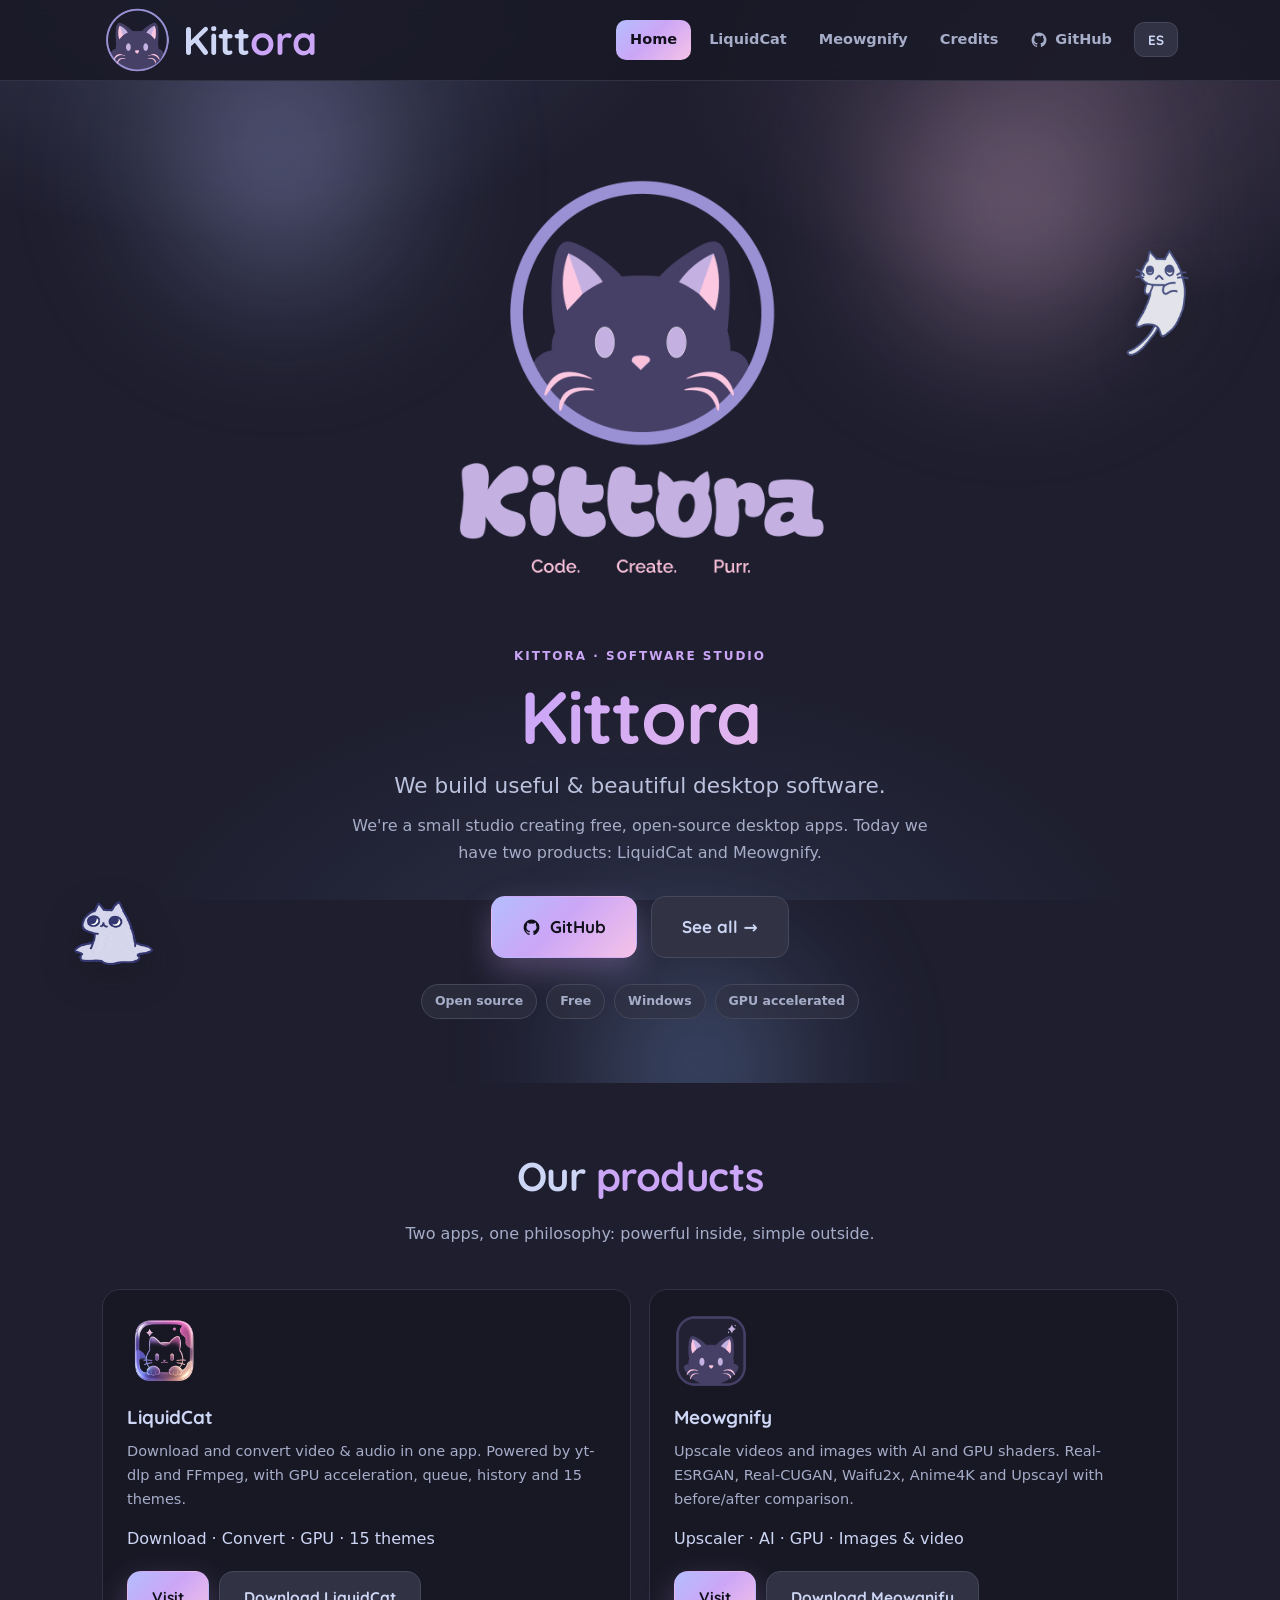
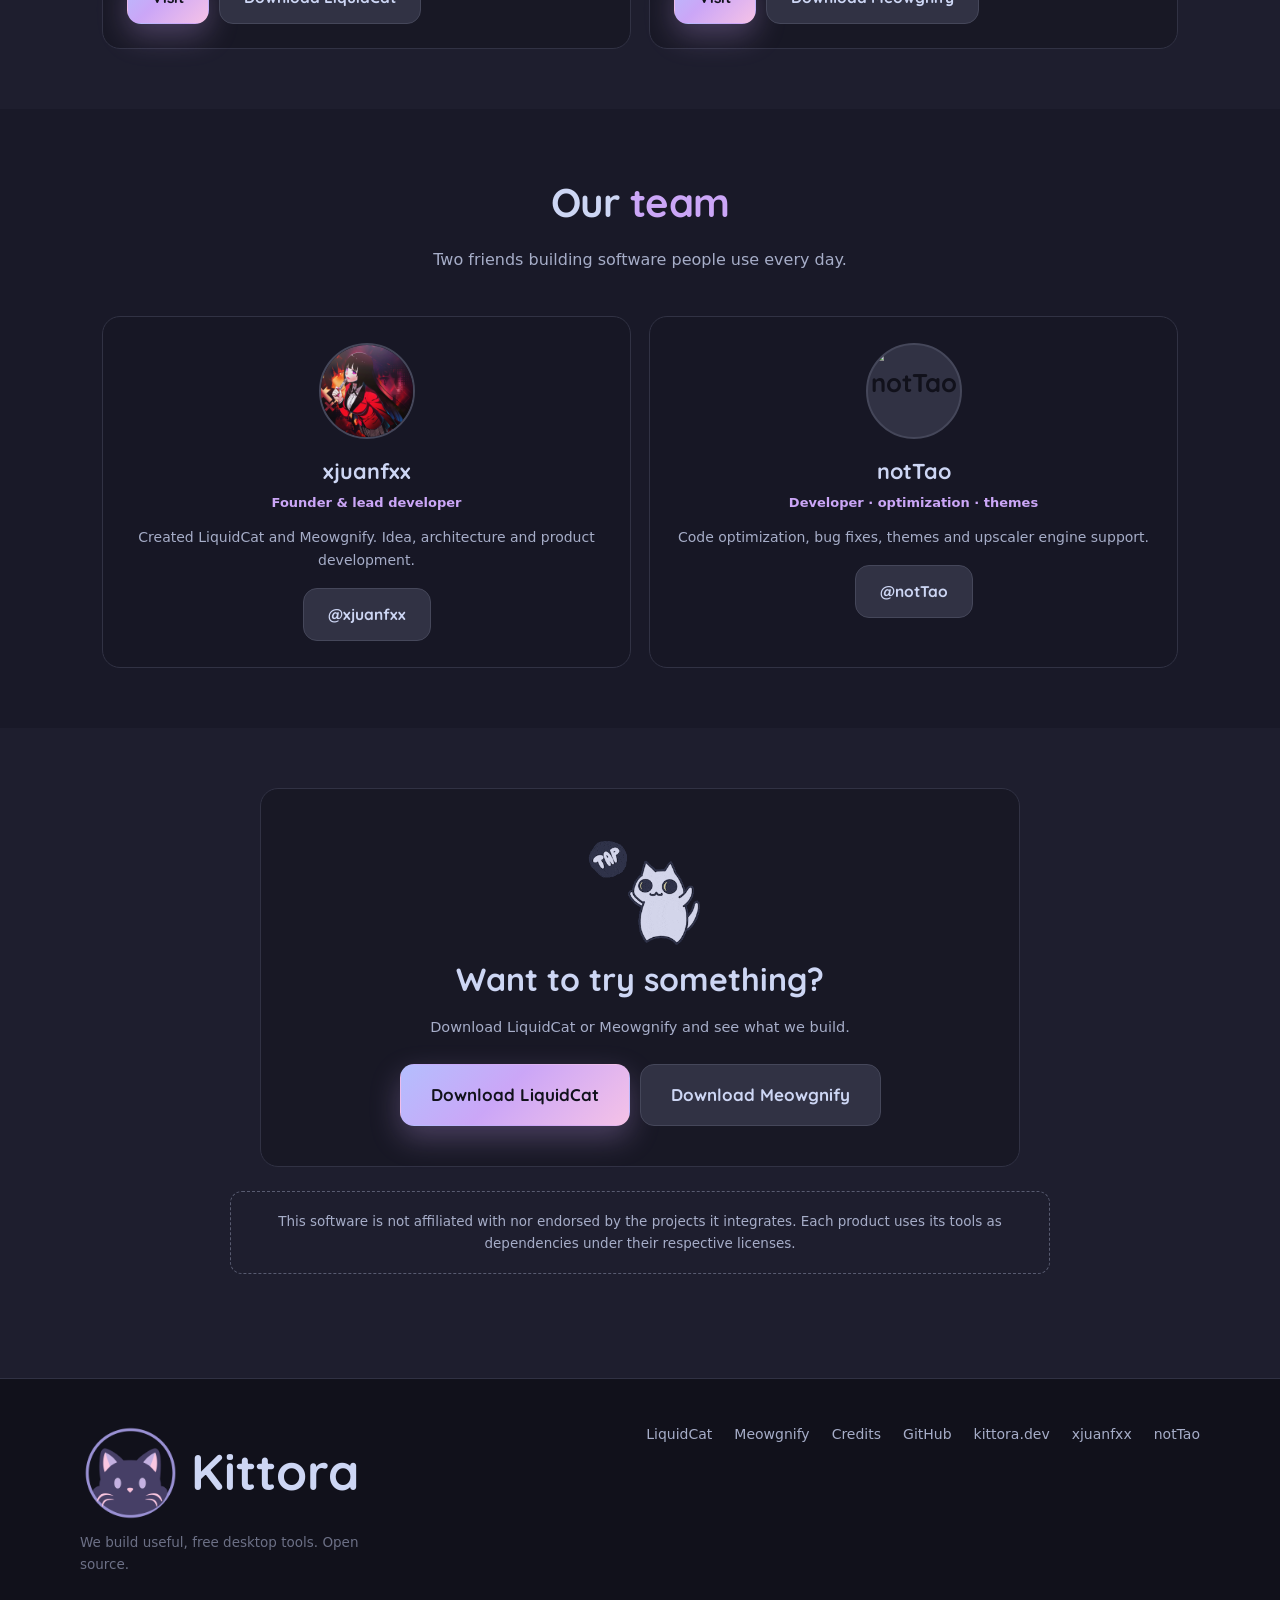
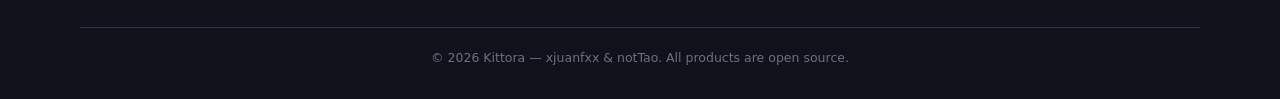
==== index.html @ 4bc30f3b "Add files via upload" ====
<!DOCTYPE html>
<html lang="en">
<head>
  <meta charset="UTF-8">
  <meta name="viewport" content="width=device-width, initial-scale=1.0">
  <title>Kittora — Useful, beautiful desktop software</title>
  <meta name="description" content="Kittora is a small software studio building free and open-source desktop apps: LiquidCat (download & convert media) and Meowgnify (AI upscaler).">
  <link rel="icon" href="images/Kittora-Logo.png">
  <link rel="stylesheet" href="style.css">
</head>
<body data-title-es="Kittora — Software de escritorio útil y hermoso">
  <nav class="nav"><div class="nav-inner">
    <a class="brand" href="index.html"><img src="images/KittoraLogo2.png" alt="Kittora logo"><span>Kitt<b>ora</b></span></a>
    <button class="nav-toggle" aria-label="Menu">☰</button>
    <div class="nav-links">
      <a href="index.html" class="active" data-i18n="nav.home">Home</a>
      <a href="liquidcat.html" data-i18n="nav.liquidcat">LiquidCat</a>
      <a href="meowgnify.html" data-i18n="nav.meowgnify">Meowgnify</a>
      <a href="credits.html" data-i18n="nav.credits">Credits</a>
      <a class="nav-gh" href="https://github.com/Kittora" target="_blank" rel="noopener"><svg viewBox="0 0 24 24" fill="currentColor"><path d="M12 2a10 10 0 0 0-3.16 19.49c.5.09.68-.22.68-.48v-1.7c-2.78.6-3.37-1.34-3.37-1.34-.45-1.16-1.11-1.47-1.11-1.47-.91-.62.07-.6.07-.6 1 .07 1.53 1.03 1.53 1.03.9 1.53 2.36 1.09 2.94.83.09-.65.35-1.09.63-1.34-2.22-.25-4.55-1.11-4.55-4.94 0-1.09.39-1.98 1.03-2.68-.1-.25-.45-1.27.1-2.65 0 0 .84-.27 2.75 1.02a9.6 9.6 0 0 1 5 0c1.91-1.29 2.75-1.02 2.75-1.02.55 1.38.2 2.4.1 2.65.64.7 1.03 1.59 1.03 2.68 0 3.84-2.34 4.68-4.57 4.93.36.31.68.92.68 1.85v2.74c0 .27.18.58.69.48A10 10 0 0 0 12 2Z"/></svg> GitHub</a>
      <button class="lang-btn" id="langBtn" aria-label="Language / Idioma">ES</button>
    </div>
  </div></nav>

  <header class="hero">
    <div class="blob b1"></div><div class="blob b2"></div><div class="blob b3"></div>
    <img class="mascot m-left" src="images/melted_cat.gif" alt="" aria-hidden="true">
    <img class="mascot m-right" src="images/flying-cat.gif" alt="" aria-hidden="true">
    <img class="hero-logo" src="images/Kittora-Logo.png" alt="Kittora logo">
    <div class="eyebrow" style="margin-top:18px" data-i18n="home.eyebrow">KITTORA · SOFTWARE STUDIO</div>
    <h1>Kittora</h1>
    <p class="tagline" data-i18n-html="home.tagline">We build useful &amp; beautiful <span class="hl">desktop software</span>.</p>
    <p class="lede" data-i18n="home.lede">We're a small studio creating free, open-source desktop apps. Today we have two products: LiquidCat and Meowgnify.</p>
    <div class="hero-cta">
      <a class="btn btn-primary btn-lg" href="https://github.com/Kittora" target="_blank" rel="noopener"><svg viewBox="0 0 24 24" fill="currentColor"><path d="M12 2a10 10 0 0 0-3.16 19.49c.5.09.68-.22.68-.48v-1.7c-2.78.6-3.37-1.34-3.37-1.34-.45-1.16-1.11-1.47-1.11-1.47-.91-.62.07-.6.07-.6 1 .07 1.53 1.03 1.53 1.03.9 1.53 2.36 1.09 2.94.83.09-.65.35-1.09.63-1.34-2.22-.25-4.55-1.11-4.55-4.94 0-1.09.39-1.98 1.03-2.68-.1-.25-.45-1.27.1-2.65 0 0 .84-.27 2.75 1.02a9.6 9.6 0 0 1 5 0c1.91-1.29 2.75-1.02 2.75-1.02.55 1.38.2 2.4.1 2.65.64.7 1.03 1.59 1.03 2.68 0 3.84-2.34 4.68-4.57 4.93.36.31.68.92.68 1.85v2.74c0 .27.18.58.69.48A10 10 0 0 0 12 2Z"/></svg> <span data-i18n="btn.github">GitHub</span></a>
      <a class="btn btn-ghost btn-lg" href="#products" data-i18n="btn.seeall">See all →</a>
    </div>
    <div class="hero-badges">
      <span class="badge">Open source</span>
      <span class="badge">Free</span>
      <span class="badge">Windows</span>
      <span class="badge">GPU accelerated</span>
    </div>
  </header>

  <!-- Productos -->
  <section class="section" id="products">
    <div class="wrap">
      <div class="section-head reveal">
        <h2 data-i18n-html="home.products_h">Our <span class="hl">products</span></h2>
        <p data-i18n="home.products_sub">Two apps, one philosophy: powerful inside, simple outside.</p>
      </div>
      <div class="grid c2">
        <div class="card reveal">
          <img src="images/LiquidCat-Logo.png" alt="LiquidCat" style="width:74px;height:74px;border-radius:14px;margin-bottom:14px">
          <h3 data-i18n="home.lc_h">LiquidCat</h3>
          <p data-i18n="home.lc_p">Download and convert video &amp; audio in one app. Powered by yt-dlp and FFmpeg, with GPU acceleration, queue, history and 15 themes.</p>
          <div class="chips" style="display:flex;flex-wrap:wrap;gap:8px;margin:14px 0 18px">
            <span class="tag" data-i18n="home.lc_tags">Download · Convert · GPU · 15 themes</span>
          </div>
          <div style="display:flex;gap:10px;flex-wrap:wrap">
            <a class="btn btn-primary" href="liquidcat.html" data-i18n="btn.visit">Visit</a>
            <a class="btn btn-ghost" data-download-liquidcat href="#" data-i18n="lc.dl_btn">Download LiquidCat</a>
          </div>
        </div>
        <div class="card reveal">
          <img src="images/Meowgnify-Logo.png" alt="Meowgnify" style="width:74px;height:74px;border-radius:14px;margin-bottom:14px">
          <h3 data-i18n="home.mw_h">Meowgnify</h3>
          <p data-i18n="home.mw_p">Upscale videos and images with AI and GPU shaders. Real-ESRGAN, Real-CUGAN, Waifu2x, Anime4K and Upscayl with before/after comparison.</p>
          <div class="chips" style="display:flex;flex-wrap:wrap;gap:8px;margin:14px 0 18px">
            <span class="tag" data-i18n="home.mw_tags">Upscaler · AI · GPU · Images &amp; video</span>
          </div>
          <div style="display:flex;gap:10px;flex-wrap:wrap">
            <a class="btn btn-primary" href="meowgnify.html" data-i18n="btn.visit">Visit</a>
            <a class="btn btn-ghost" data-download-meowgnify href="#" data-i18n="mw.dl_btn">Download Meowgnify</a>
          </div>
        </div>
      </div>
    </div>
  </section>

  <!-- Equipo -->
  <section class="section alt">
    <div class="wrap">
      <div class="section-head reveal">
        <h2 data-i18n-html="home.team_h">Our <span class="hl">team</span></h2>
        <p data-i18n="home.team_sub">Two friends building software people use every day.</p>
      </div>
      <div class="people">
        <div class="person reveal">
          <div class="avatar photo"><img src="images/juanfx.png" alt="xjuanfxx"></div>
          <h3>xjuanfxx</h3>
          <div class="who" data-i18n="team.xjuan_role">Founder &amp; lead developer</div>
          <p data-i18n="team.xjuan_p">Created LiquidCat and Meowgnify. Idea, architecture and product development.</p>
          <a class="btn btn-ghost" href="https://github.com/xjuanfxx" target="_blank" rel="noopener">@xjuanfxx</a>
        </div>
        <div class="person reveal">
          <div class="avatar photo"><img src="images/0523.gif" alt="notTao"></div>
          <h3>notTao</h3>
          <div class="who" data-i18n="team.notao_role">Developer · optimization · themes</div>
          <p data-i18n="team.notao_p">Code optimization, bug fixes, themes and upscaler engine support.</p>
          <a class="btn btn-ghost" href="https://github.com/notTao" target="_blank" rel="noopener">@notTao</a>
        </div>
      </div>
    </div>
  </section>

  <!-- CTA -->
  <section class="section cta-band">
    <div class="wrap">
      <div class="card reveal">
        <img class="cta-cat" src="images/tap-tap-cat.gif" alt="" aria-hidden="true">
        <h2 data-i18n="home.cta_h">Want to try something?</h2>
        <p data-i18n="home.cta_p">Download LiquidCat or Meowgnify and see what we build.</p>
        <div style="display:flex;gap:10px;justify-content:center;flex-wrap:wrap">
          <a class="btn btn-primary btn-lg" data-download-liquidcat href="#" data-i18n="lc.dl_btn">Download LiquidCat</a>
          <a class="btn btn-ghost btn-lg" data-download-meowgnify href="#" data-i18n="mw.dl_btn">Download Meowgnify</a>
        </div>
      </div>
      <p class="notice" data-i18n="notice.legal">This software is not affiliated with nor endorsed by the projects it integrates. Each product uses its tools as dependencies under their respective licenses.</p>
    </div>
  </section>

  <footer><div class="foot-inner">
    <div>
      <div class="foot-brand"><img src="images/KittoraLogo2.png" alt="">Kittora</span></div>
      <p data-i18n="foot.tagline" style="color:var(--overlay0);margin-top:8px;max-width:320px;font-size:13.5px">We build useful, free desktop tools. Open source.</p>
    </div>
    <div class="foot-links">
      <a href="liquidcat.html" data-i18n="nav.liquidcat">LiquidCat</a>
      <a href="meowgnify.html" data-i18n="nav.meowgnify">Meowgnify</a>
      <a href="credits.html" data-i18n="nav.credits">Credits</a>
      <a href="https://github.com/Kittora" target="_blank" rel="noopener">GitHub</a>
      <a href="https://kittora.dev" target="_blank" rel="noopener">kittora.dev</a>
      <a href="https://github.com/xjuanfxx" target="_blank" rel="noopener">xjuanfxx</a>
      <a href="https://github.com/notTao" target="_blank" rel="noopener">notTao</a>
    </div>
    <p class="foot-note" data-i18n="foot.note">© 2026 Kittora — xjuanfxx &amp; notTao. All products are open source.</p>
  </div></footer>

  <div class="lightbox" id="lightbox"><img src="" alt=""></div>
  <script src="script.js"></script>
</body>
</html>
---- style.css ----
/* ============================================================
   LiquidCat — sitio web  ·  Tema Catppuccin Mocha
   ============================================================ */
@import url('https://fonts.googleapis.com/css2?family=Quicksand:wght@500;600;700&display=swap');

:root {
  /* Catppuccin Mocha */
  --crust:#11111b; --mantle:#181825; --base:#1e1e2e;
  --surface0:#313244; --surface1:#45475a; --surface2:#585b70;
  --overlay0:#6c7086; --overlay1:#7f849c;
  --text:#cdd6f4; --subtext1:#bac2de; --subtext0:#a6adc8;
  --blue:#89b4fa; --sapphire:#74c7ec; --sky:#89dceb; --teal:#94e2d5;
  --green:#a6e3a1; --yellow:#f9e2af; --peach:#fab387; --maroon:#eba0ac;
  --red:#f38ba8; --mauve:#cba6f7; --pink:#f5c2e7; --lavender:#b4befe;
  --flamingo:#f2cdcd; --rosewater:#f5e0dc;

  --accent:var(--mauve);
  --accent-grad:linear-gradient(135deg, var(--lavender), var(--mauve) 45%, var(--pink));
  --radius:18px; --radius-sm:12px;
  --maxw:1120px;
  --shadow:0 24px 60px rgba(0,0,0,.45);
  --font-display:"Quicksand", "Segoe UI Variable", "Segoe UI", system-ui, sans-serif;
  --font-body:"Segoe UI Variable", "Segoe UI", system-ui, -apple-system, sans-serif;
}

* { box-sizing:border-box; margin:0; padding:0; }
html { scroll-behavior:smooth; }

body {
  font-family:var(--font-body);
  color:var(--text);
  background:var(--base);
  line-height:1.65;
  min-height:100vh;
  overflow-x:hidden;
}

/* Aura de fondo (glow tipo logo liquid glass) */
body::before {
  content:"";
  position:fixed; inset:0; z-index:-2; pointer-events:none;
  background:
    radial-gradient(60% 45% at 18% 0%,  rgba(180,190,254,.16), transparent 60%),
    radial-gradient(55% 45% at 85% 8%,  rgba(245,194,231,.14), transparent 60%),
    radial-gradient(70% 60% at 50% 110%, rgba(137,180,250,.12), transparent 60%);
}

a { color:var(--lavender); text-decoration:none; transition:color .15s ease; }
a:hover { color:var(--pink); }
img { max-width:100%; display:block; }

.wrap { width:100%; max-width:var(--maxw); margin:0 auto; padding:0 22px; }
.eyebrow { display:inline-block; color:var(--mauve); font-weight:700; letter-spacing:2px;
  font-size:12px; text-transform:uppercase; margin-bottom:12px; }
.mono { font-family:"Cascadia Mono","Consolas",monospace; }

/* ---------------- Navbar ---------------- */
.nav {
  position:sticky; top:0; z-index:100;
  background:color-mix(in srgb, var(--mantle) 82%, transparent);
  backdrop-filter:blur(14px);
  border-bottom:1px solid var(--surface0);
}
.nav-inner { display:flex; align-items:center; gap:20px; height:80px;
  max-width:var(--maxw); margin:0 auto; padding:0 22px; }
.brand { display:flex; align-items:center; gap:11px; font-family:var(--font-display);
  font-weight:700; font-size:40px; color:var(--text); }
.brand img { width:70px; height:70px; border-radius:9px; }
.brand span b { color:var(--mauve); }
.nav-links { display:flex; align-items:center; gap:4px; margin-left:auto; }
.nav-links a { color:var(--subtext0); font-weight:600; font-size:14.5px;
  padding:8px 14px; border-radius:10px; transition:.15s; }
.nav-links a:hover { color:var(--text); background:var(--surface0); }
.nav-links a.active { color:var(--crust); background:var(--accent-grad); }
.nav-gh { display:inline-flex; align-items:center; gap:7px; }
.nav-gh svg { width:18px; height:18px; }
.nav-toggle { display:none; margin-left:auto; width:42px; height:42px; border:0;
  border-radius:10px; background:var(--surface0); color:var(--text); cursor:pointer; font-size:20px; }

/* ---------------- Botones ---------------- */
.btn { display:inline-flex; align-items:center; gap:9px; font-family:var(--font-display);
  font-weight:700; font-size:15.5px; padding:13px 24px; border-radius:14px; border:1px solid transparent;
  cursor:pointer; transition:transform .12s ease, box-shadow .15s ease, background .15s ease; white-space:nowrap; }
.btn svg { width:19px; height:19px; }
.btn-primary { color:var(--crust); background:var(--accent-grad);
  box-shadow:0 12px 30px rgba(203,166,247,.28); }
.btn-primary:hover { color:var(--crust); transform:translateY(-2px); box-shadow:0 18px 40px rgba(203,166,247,.42); }
.btn-ghost { color:var(--text); background:var(--surface0); border-color:var(--surface1); }
.btn-ghost:hover { color:var(--text); border-color:var(--mauve); transform:translateY(-2px); }
.btn-lg { font-size:17px; padding:16px 30px; }

/* ---------------- Hero ---------------- */
.hero { position:relative; text-align:center; padding:76px 22px 64px; overflow:hidden; }
.hero .blob { position:absolute; z-index:-1; border-radius:50%; filter:blur(70px); opacity:.5;
  animation:float 14s ease-in-out infinite; }
.hero .blob.b1 { width:360px; height:360px; top:-90px; left:8%;
  background:radial-gradient(circle,var(--lavender),transparent 65%); }
.hero .blob.b2 { width:380px; height:380px; top:-60px; right:6%;
  background:radial-gradient(circle,var(--pink),transparent 65%); animation-delay:-5s; }
.hero .blob.b3 { width:320px; height:320px; bottom:-140px; left:42%;
  background:radial-gradient(circle,var(--blue),transparent 65%); animation-delay:-9s; }
@keyframes float { 0%,100%{transform:translate(0,0) scale(1);} 50%{transform:translate(0,-26px) scale(1.06);} }

.hero-logo { width:450px; height:450px; margin:0 auto 22px; border-radius:34px; }
.hero h1 { font-family:var(--font-display); font-size:clamp(2.6rem,7vw,4.6rem); line-height:1.02;
  letter-spacing:-1px; margin-bottom:14px;
  background:linear-gradient(120deg,var(--lavender),var(--mauve) 40%,var(--pink) 75%,var(--peach));
  -webkit-background-clip:text; background-clip:text; -webkit-text-fill-color:transparent; }
.hero .tagline { font-size:clamp(1.05rem,2.3vw,1.35rem); color:var(--subtext1); max-width:640px;
  margin:0 auto 10px; }
.hero .lede { color:var(--subtext0); max-width:600px; margin:0 auto 30px; }
.hero-cta { display:flex; gap:14px; justify-content:center; flex-wrap:wrap; }
.hero-badges { display:flex; gap:9px; justify-content:center; flex-wrap:wrap; margin-top:26px; }
.badge { font-size:12.5px; font-weight:600; color:var(--subtext0); padding:6px 13px;
  background:color-mix(in srgb, var(--surface0) 60%, transparent); border:1px solid var(--surface1);
  border-radius:999px; }
.badge b { color:var(--green); }

/* ---------------- Secciones ---------------- */
.section { padding:60px 0; }
.section.alt { background:color-mix(in srgb, var(--mantle) 65%, transparent); }
.section-head { text-align:center; max-width:660px; margin:0 auto 42px; }
.section-head h2 { font-family:var(--font-display); font-size:clamp(1.8rem,4vw,2.5rem);
  letter-spacing:-.5px; margin-bottom:12px; }
.section-head h2 .hl { color:var(--mauve); }
.section-head p { color:var(--subtext0); }

.page-head { text-align:center; padding:64px 22px 20px; }
.page-head h1 { font-family:var(--font-display); font-size:clamp(2.2rem,5.5vw,3.4rem);
  letter-spacing:-.6px; margin-bottom:10px; }
.page-head h1 .hl { background:var(--accent-grad); -webkit-background-clip:text; background-clip:text; -webkit-text-fill-color:transparent; }
.page-head p { color:var(--subtext0); max-width:640px; margin:0 auto; }

/* ---------------- Grids de tarjetas ---------------- */
.grid { display:grid; gap:18px; }
.grid.c2 { grid-template-columns:repeat(auto-fit,minmax(300px,1fr)); }
.grid.c3 { grid-template-columns:repeat(auto-fit,minmax(260px,1fr)); }

.card { background:color-mix(in srgb, var(--mantle) 92%, transparent);
  border:1px solid var(--surface0); border-radius:var(--radius); padding:24px;
  transition:transform .18s ease, border-color .18s ease, box-shadow .18s ease; }
.card:hover { transform:translateY(-4px); border-color:var(--mauve); box-shadow:var(--shadow); }
.card .ic { width:46px; height:46px; display:grid; place-items:center; border-radius:13px;
  background:color-mix(in srgb, var(--mauve) 16%, transparent); color:var(--mauve); margin-bottom:15px; }
.card .ic svg { width:24px; height:24px; }
.card h3 { font-family:var(--font-display); font-size:1.18rem; margin-bottom:7px; color:var(--text); }
.card p { color:var(--subtext0); font-size:14.5px; }
/* colores rotativos para íconos */
.card:nth-child(7n+1) .ic{background:color-mix(in srgb,var(--mauve) 16%,transparent);color:var(--mauve);}
.card:nth-child(7n+2) .ic{background:color-mix(in srgb,var(--blue) 16%,transparent);color:var(--blue);}
.card:nth-child(7n+3) .ic{background:color-mix(in srgb,var(--pink) 16%,transparent);color:var(--pink);}
.card:nth-child(7n+4) .ic{background:color-mix(in srgb,var(--teal) 16%,transparent);color:var(--teal);}
.card:nth-child(7n+5) .ic{background:color-mix(in srgb,var(--peach) 16%,transparent);color:var(--peach);}
.card:nth-child(7n+6) .ic{background:color-mix(in srgb,var(--green) 16%,transparent);color:var(--green);}
.card:nth-child(7n+7) .ic{background:color-mix(in srgb,var(--sapphire) 16%,transparent);color:var(--sapphire);}

/* ---------------- Lista con check ---------------- */
.checklist { list-style:none; display:grid; gap:12px; }
.checklist li { display:flex; gap:13px; align-items:flex-start; padding:15px 18px;
  background:color-mix(in srgb, var(--mantle) 90%, transparent); border:1px solid var(--surface0);
  border-radius:var(--radius-sm); }
.checklist li svg { width:22px; height:22px; flex:0 0 auto; color:var(--green); margin-top:1px; }
.checklist li b { color:var(--text); }
.checklist li span { color:var(--subtext0); }

/* ---------------- Pasos (How it works) ---------------- */
.steps { display:grid; gap:18px; counter-reset:step; }
.step { display:flex; gap:18px; align-items:flex-start; background:color-mix(in srgb, var(--mantle) 90%, transparent);
  border:1px solid var(--surface0); border-radius:var(--radius); padding:22px 24px; }
.step .num { flex:0 0 auto; width:44px; height:44px; display:grid; place-items:center; border-radius:13px;
  font-family:var(--font-display); font-weight:700; font-size:1.2rem; color:var(--crust); background:var(--accent-grad); }
.step h3 { font-family:var(--font-display); font-size:1.2rem; margin-bottom:5px; }
.step p { color:var(--subtext0); }

/* ---------------- Galería de temas ---------------- */
.shots { display:grid; grid-template-columns:repeat(auto-fit,minmax(320px,1fr)); gap:18px; }
.shot { background:var(--crust); border:1px solid var(--surface0); border-radius:var(--radius);
  overflow:hidden; transition:transform .18s ease, border-color .18s ease; cursor:zoom-in; }
.shot:hover { transform:translateY(-5px); border-color:var(--mauve); }
.shot img { width:100%; aspect-ratio:16/10; object-fit:cover; object-position:top; }
.shot .cap { display:flex; align-items:center; justify-content:space-between; padding:13px 16px; }
.shot .cap b { font-family:var(--font-display); }
.shot .cap .tag { font-size:11px; font-weight:700; color:var(--mauve);
  background:color-mix(in srgb,var(--mauve) 14%,transparent); padding:3px 9px; border-radius:999px; }
.shot.wide { grid-column:1/-1; }
.shot.wide img { aspect-ratio:auto; max-height:520px; object-fit:contain; background:var(--crust); }

/* ---------------- Tecnologías ---------------- */
.tech { display:flex; flex-wrap:wrap; gap:12px; justify-content:center; }
.tech .chip { display:flex; align-items:center; gap:10px; padding:12px 18px; border-radius:14px;
  background:color-mix(in srgb, var(--mantle) 90%, transparent); border:1px solid var(--surface0); }
.tech .chip b { font-family:var(--font-display); }
.tech .chip span { color:var(--overlay0); font-size:12.5px; }

/* ---------------- Creadores ---------------- */
.people { display:grid; grid-template-columns:repeat(auto-fit,minmax(300px,1fr)); gap:18px; }
.person { background:color-mix(in srgb, var(--mantle) 92%, transparent); border:1px solid var(--surface0);
  border-radius:var(--radius); padding:26px; text-align:center; transition:.18s; }
.person:hover { border-color:var(--mauve); transform:translateY(-4px); }
.person .avatar { width:66px; height:66px; margin:0 auto 14px; border-radius:50%; display:grid; place-items:center;
  font-family:var(--font-display); font-weight:700; font-size:1.6rem; color:var(--crust); background:var(--accent-grad); }
.person h3 { font-family:var(--font-display); font-size:1.35rem; margin-bottom:4px; }
.person .who { color:var(--mauve); font-weight:600; font-size:13px; margin-bottom:12px; }
.person p { color:var(--subtext0); font-size:14px; margin-bottom:16px; }

/* ---------------- Descarga ---------------- */
.dl-card { max-width:720px; margin:0 auto; text-align:center; background:color-mix(in srgb, var(--mantle) 92%, transparent);
  border:1px solid var(--surface1); border-radius:24px; padding:44px 34px; position:relative; overflow:hidden; }
.dl-card::before { content:""; position:absolute; inset:0; z-index:-1;
  background:radial-gradient(60% 80% at 50% -10%, rgba(203,166,247,.18), transparent 60%); }
.dl-ver { display:inline-block; font-family:var(--font-display); font-weight:700; color:var(--green);
  background:color-mix(in srgb,var(--green) 14%,transparent); border:1px solid color-mix(in srgb,var(--green) 40%,transparent);
  padding:5px 14px; border-radius:999px; font-size:13px; margin-bottom:16px; }
.dl-card h2 { font-family:var(--font-display); font-size:2rem; margin-bottom:10px; }
.dl-card p { color:var(--subtext0); margin-bottom:24px; }
.dl-meta { display:flex; gap:22px; justify-content:center; flex-wrap:wrap; margin-top:26px;
  padding-top:22px; border-top:1px solid var(--surface0); color:var(--overlay0); font-size:13px; }
.dl-meta b { color:var(--subtext0); }

/* ---------------- Aviso / notice ---------------- */
.notice { max-width:820px; margin:24px auto 0; text-align:center; color:var(--overlay0);
  font-size:13.5px; padding:18px 22px; border:1px dashed var(--surface2); border-radius:var(--radius-sm); }

/* ---------------- CTA banda ---------------- */
.cta-band { text-align:center; }
.cta-band .card { max-width:760px; margin:0 auto; padding:40px; }
.cta-band h2 { font-family:var(--font-display); font-size:2rem; margin-bottom:10px; }
.cta-band p { color:var(--subtext0); margin-bottom:24px; }

/* ---------------- Footer ---------------- */
footer { background:var(--crust); border-top:1px solid var(--surface0); padding:44px 22px 30px; margin-top:20px; }
.foot-inner { max-width:var(--maxw); margin:0 auto; display:flex; flex-wrap:wrap; gap:26px;
  justify-content:space-between; align-items:flex-start; }
.foot-brand { display:flex; align-items:center; gap:11px; font-family:var(--font-display); font-weight:700; font-size:50px; }
.foot-brand img { width:100px; height:100px; border-radius:8px; }
.foot-links { display:flex; flex-wrap:wrap; gap:8px 22px; }
.foot-links a { color:var(--subtext0); font-size:14px; }
.foot-links a:hover { color:var(--pink); }
.foot-note { width:100%; text-align:center; color:var(--overlay0); font-size:12.5px;
  margin-top:26px; padding-top:20px; border-top:1px solid var(--surface0); }

/* ---------------- Lightbox ---------------- */
.lightbox { position:fixed; inset:0; z-index:999; display:none; place-items:center; padding:30px;
  background:rgba(10,10,18,.86); backdrop-filter:blur(6px); cursor:zoom-out; }
.lightbox.open { display:grid; }
.lightbox img { max-width:96vw; max-height:92vh; border-radius:14px; box-shadow:var(--shadow); border:1px solid var(--surface1); }

/* ---------------- Reveal on scroll ---------------- */
.reveal { opacity:0; transform:translateY(22px); transition:opacity .6s ease, transform .6s ease; }
.reveal.in { opacity:1; transform:none; }

/* ---------------- Botón de idioma ---------------- */
.lang-btn { display:inline-flex; align-items:center; gap:6px; margin-left:4px; padding:8px 13px;
  border:1px solid var(--surface1); border-radius:10px; background:var(--surface0); color:var(--text);
  font-family:var(--font-display); font-weight:700; font-size:13.5px; cursor:pointer; transition:.15s; }
.lang-btn:hover { border-color:var(--mauve); color:var(--mauve); }

/* ---------------- Avatares con foto ---------------- */
.person .avatar.photo { padding:0; overflow:hidden; background:var(--surface0);
  width:96px; height:96px; border:2px solid var(--surface1); }
.person .avatar.photo img { width:100%; height:100%; object-fit:cover; display:block; }

/* ---------------- Gatitos decorativos ---------------- */
.mascot { position:absolute; pointer-events:none; z-index:0; filter:drop-shadow(0 10px 18px rgba(17,17,27,.4));
  animation:catbob 5s ease-in-out infinite; }
@keyframes catbob { 0%,100%{transform:translateY(0) rotate(0);} 50%{transform:translateY(-14px) rotate(-3deg);} }
.hero .mascot { z-index:0; }
.mascot.m-left { left:4%; bottom:10%; width:120px; animation-delay:-2s; }
.mascot.m-right { right:5%; top:16%; width:110px; }
.cat-inline { height:56px; width:auto; vertical-align:middle; display:inline-block;
  filter:drop-shadow(0 6px 10px rgba(17,17,27,.35)); }
.cta-cat { height:120px; margin:0 auto 4px; display:block; animation:catbob 4s ease-in-out infinite; }
.cat-divider { display:flex; justify-content:center; margin:8px 0 -6px; }
.cat-divider img { height:76px; opacity:.95; }
.head-cat { height:84px; margin:0 auto 10px; display:block; animation:catbob 5s ease-in-out infinite; }
@media (max-width:820px){ .mascot{ display:none; } }

/* ---------------- Responsive ---------------- */
@media (max-width:820px) {
  .nav-links { position:fixed; inset:64px 0 auto 0; flex-direction:column; align-items:stretch; gap:0;
    background:var(--mantle); border-bottom:1px solid var(--surface0); padding:8px; display:none; }
  .nav-links.open { display:flex; }
  .nav-links a { padding:13px 16px; border-radius:10px; }
  .nav-toggle { display:block; }
  .section { padding:46px 0; }
}
@media (prefers-reduced-motion:reduce) {
  *,*::before,*::after { animation:none !important; transition-duration:.01ms !important; scroll-behavior:auto !important; }
  .reveal { opacity:1; transform:none; }
}
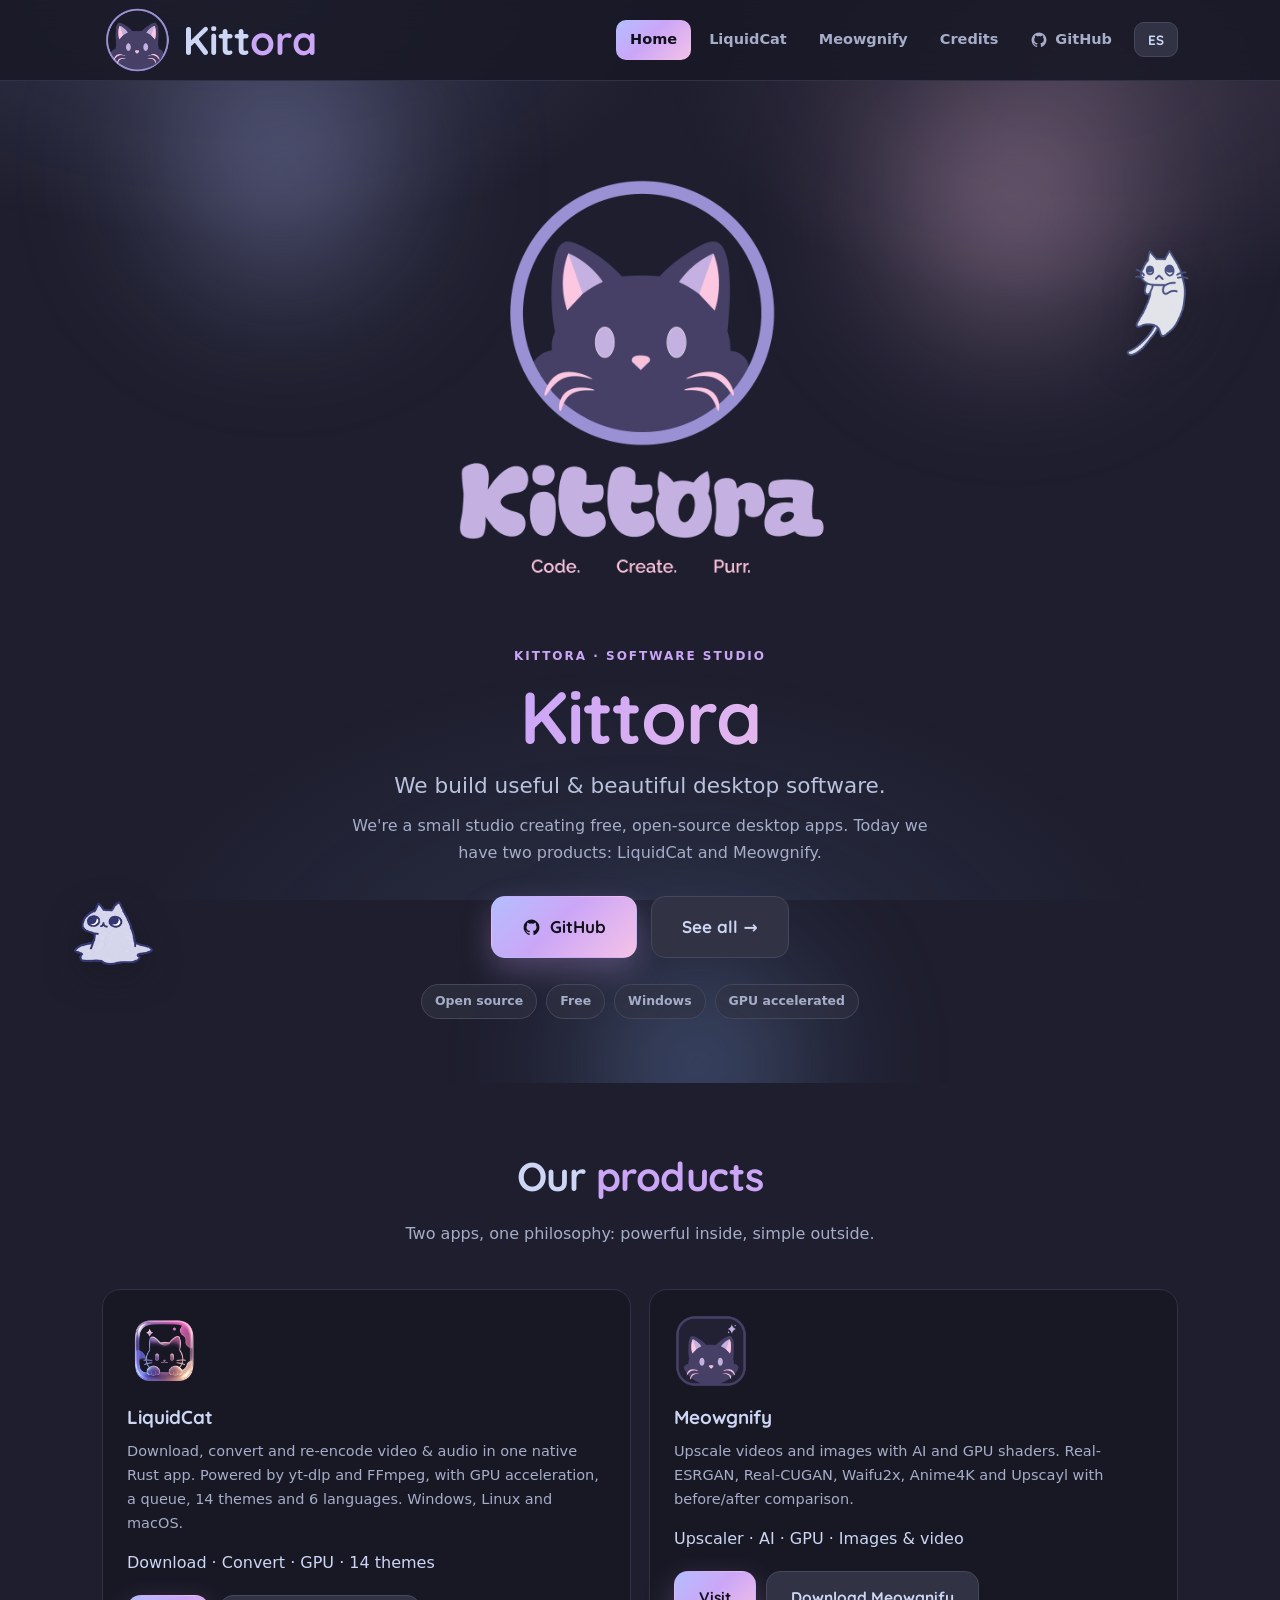
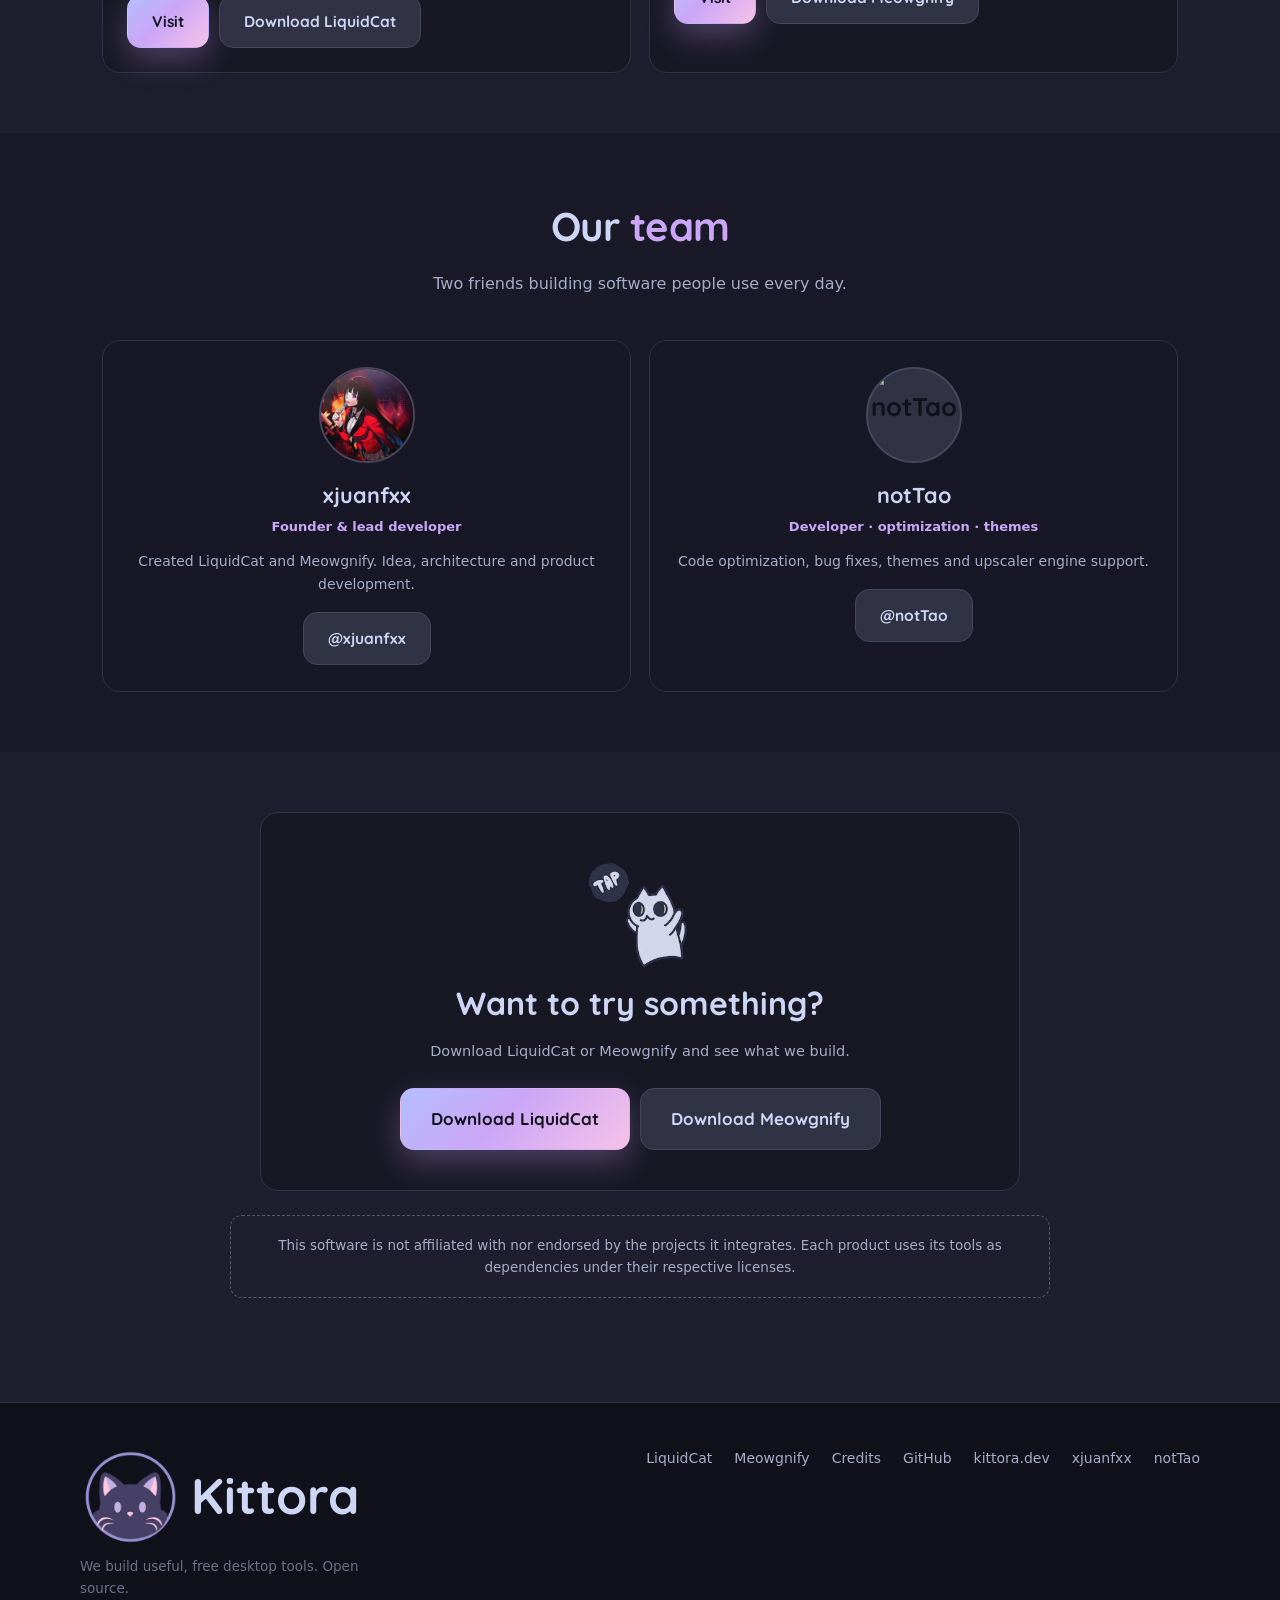
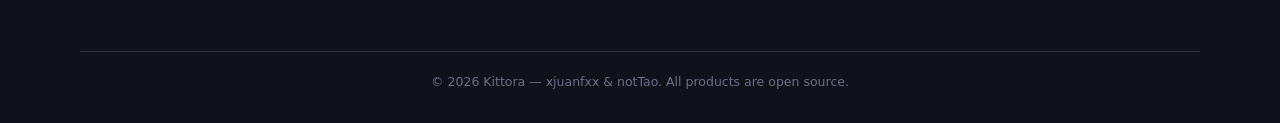
==== commit f8e0849f: "Update the LiquidCat page for 0.4.4 - Describe the native Rust + Slint rewrite: 14 themes, 6 languag" ====
--- a/index.html
+++ b/index.html
@@ -54,9 +54,9 @@
         <div class="card reveal">
           <img src="images/LiquidCat-Logo.png" alt="LiquidCat" style="width:74px;height:74px;border-radius:14px;margin-bottom:14px">
           <h3 data-i18n="home.lc_h">LiquidCat</h3>
-          <p data-i18n="home.lc_p">Download and convert video &amp; audio in one app. Powered by yt-dlp and FFmpeg, with GPU acceleration, queue, history and 15 themes.</p>
+          <p data-i18n="home.lc_p">Download, convert and re-encode video &amp; audio in one native Rust app. Powered by yt-dlp and FFmpeg, with GPU acceleration, a queue, 14 themes and 6 languages. Windows, Linux and macOS.</p>
           <div class="chips" style="display:flex;flex-wrap:wrap;gap:8px;margin:14px 0 18px">
-            <span class="tag" data-i18n="home.lc_tags">Download · Convert · GPU · 15 themes</span>
+            <span class="tag" data-i18n="home.lc_tags">Download · Convert · GPU · 14 themes</span>
           </div>
           <div style="display:flex;gap:10px;flex-wrap:wrap">
             <a class="btn btn-primary" href="liquidcat.html" data-i18n="btn.visit">Visit</a>
--- a/style.css
+++ b/style.css
@@ -184,6 +184,12 @@
   background:color-mix(in srgb,var(--mauve) 14%,transparent); padding:3px 9px; border-radius:999px; }
 .shot.wide { grid-column:1/-1; }
 .shot.wide img { aspect-ratio:auto; max-height:520px; object-fit:contain; background:var(--crust); }
+.theme-cats { display:grid; grid-template-columns:repeat(auto-fill,minmax(120px,1fr)); gap:14px; margin-top:28px; }
+.theme-cat { text-align:center; padding:14px 10px; border-radius:var(--radius);
+  background:color-mix(in srgb, var(--mantle) 90%, transparent); border:1px solid var(--surface0); transition:.18s; }
+.theme-cat:hover { border-color:var(--mauve); transform:translateY(-4px); }
+.theme-cat img { width:72px; height:72px; margin:0 auto 8px; }
+.theme-cat span { display:block; font-size:12.5px; font-weight:600; color:var(--subtext0); }
 
 /* ---------------- Tecnologías ---------------- */
 .tech { display:flex; flex-wrap:wrap; gap:12px; justify-content:center; }
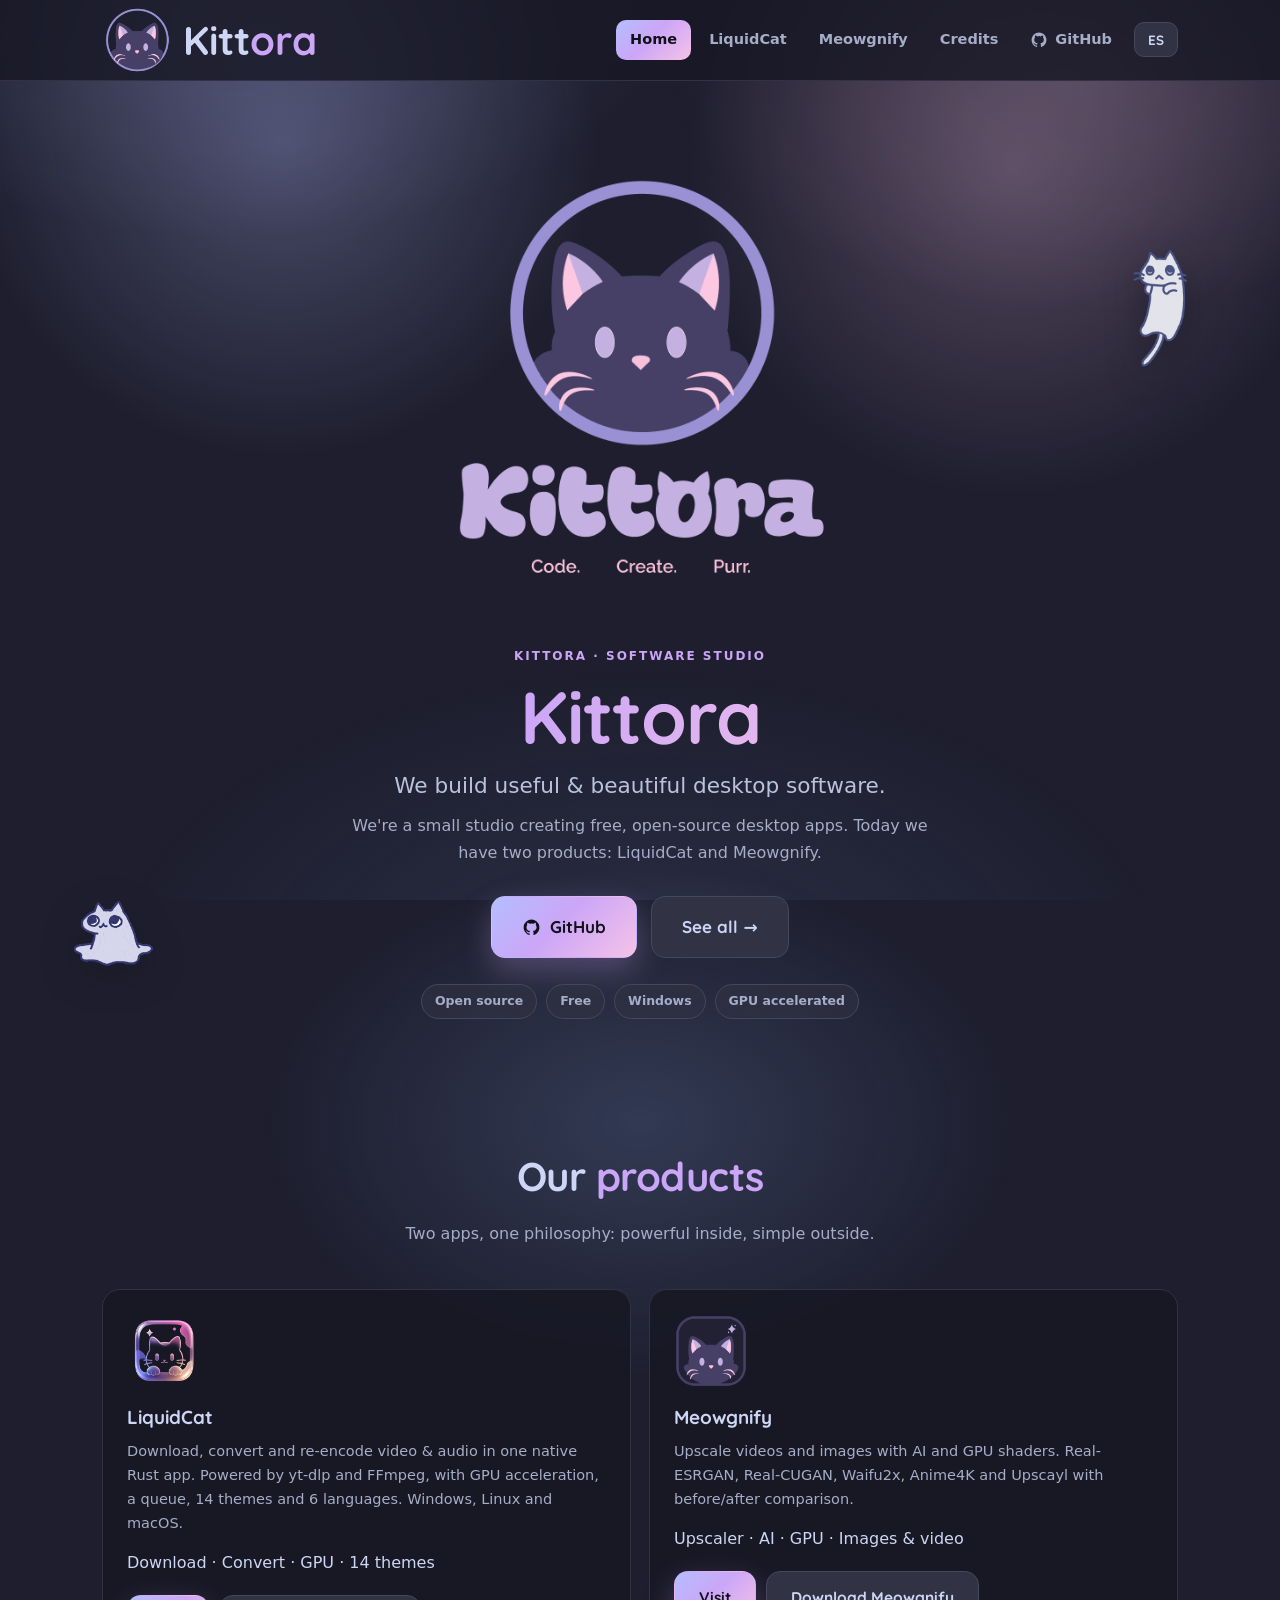
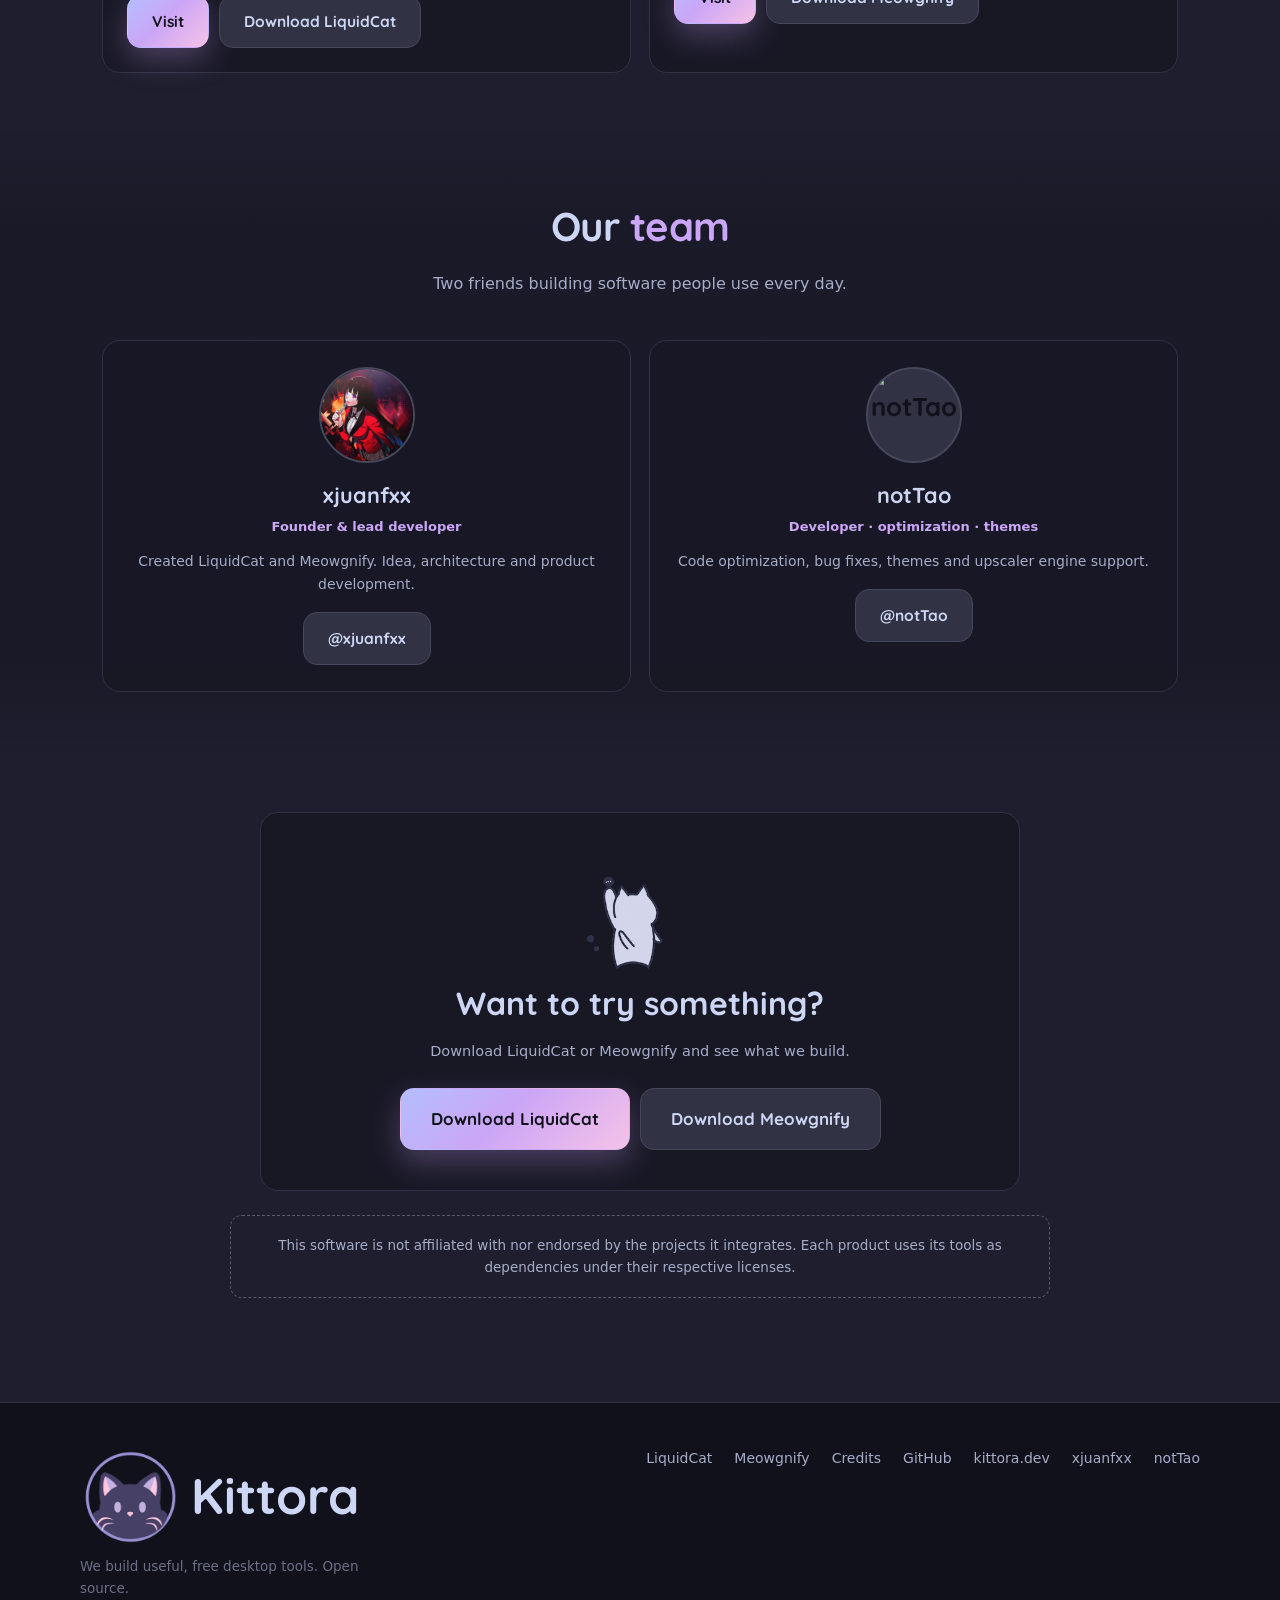
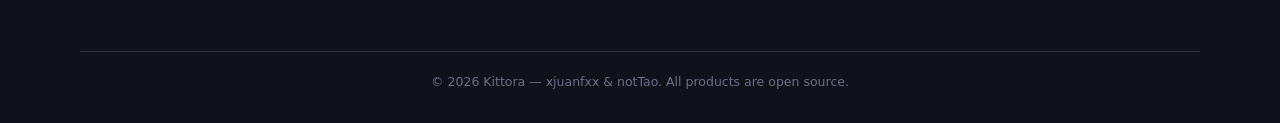
==== commit ab1c4a8e: "Smoother hero glows and clean page URLs - Hero glows are soft radial gradients instead of blurred bl" ====
--- a/index.html
+++ b/index.html
@@ -10,13 +10,13 @@
 </head>
 <body data-title-es="Kittora — Software de escritorio útil y hermoso">
   <nav class="nav"><div class="nav-inner">
-    <a class="brand" href="index.html"><img src="images/KittoraLogo2.png" alt="Kittora logo"><span>Kitt<b>ora</b></span></a>
+    <a class="brand" href="./"><img src="images/KittoraLogo2.png" alt="Kittora logo"><span>Kitt<b>ora</b></span></a>
     <button class="nav-toggle" aria-label="Menu">☰</button>
     <div class="nav-links">
-      <a href="index.html" class="active" data-i18n="nav.home">Home</a>
-      <a href="liquidcat.html" data-i18n="nav.liquidcat">LiquidCat</a>
-      <a href="meowgnify.html" data-i18n="nav.meowgnify">Meowgnify</a>
-      <a href="credits.html" data-i18n="nav.credits">Credits</a>
+      <a href="./" class="active" data-i18n="nav.home">Home</a>
+      <a href="liquidcat" data-i18n="nav.liquidcat">LiquidCat</a>
+      <a href="meowgnify" data-i18n="nav.meowgnify">Meowgnify</a>
+      <a href="credits" data-i18n="nav.credits">Credits</a>
       <a class="nav-gh" href="https://github.com/Kittora" target="_blank" rel="noopener"><svg viewBox="0 0 24 24" fill="currentColor"><path d="M12 2a10 10 0 0 0-3.16 19.49c.5.09.68-.22.68-.48v-1.7c-2.78.6-3.37-1.34-3.37-1.34-.45-1.16-1.11-1.47-1.11-1.47-.91-.62.07-.6.07-.6 1 .07 1.53 1.03 1.53 1.03.9 1.53 2.36 1.09 2.94.83.09-.65.35-1.09.63-1.34-2.22-.25-4.55-1.11-4.55-4.94 0-1.09.39-1.98 1.03-2.68-.1-.25-.45-1.27.1-2.65 0 0 .84-.27 2.75 1.02a9.6 9.6 0 0 1 5 0c1.91-1.29 2.75-1.02 2.75-1.02.55 1.38.2 2.4.1 2.65.64.7 1.03 1.59 1.03 2.68 0 3.84-2.34 4.68-4.57 4.93.36.31.68.92.68 1.85v2.74c0 .27.18.58.69.48A10 10 0 0 0 12 2Z"/></svg> GitHub</a>
       <button class="lang-btn" id="langBtn" aria-label="Language / Idioma">ES</button>
     </div>
@@ -59,7 +59,7 @@
             <span class="tag" data-i18n="home.lc_tags">Download · Convert · GPU · 14 themes</span>
           </div>
           <div style="display:flex;gap:10px;flex-wrap:wrap">
-            <a class="btn btn-primary" href="liquidcat.html" data-i18n="btn.visit">Visit</a>
+            <a class="btn btn-primary" href="liquidcat" data-i18n="btn.visit">Visit</a>
             <a class="btn btn-ghost" data-download-liquidcat href="#" data-i18n="lc.dl_btn">Download LiquidCat</a>
           </div>
         </div>
@@ -71,7 +71,7 @@
             <span class="tag" data-i18n="home.mw_tags">Upscaler · AI · GPU · Images &amp; video</span>
           </div>
           <div style="display:flex;gap:10px;flex-wrap:wrap">
-            <a class="btn btn-primary" href="meowgnify.html" data-i18n="btn.visit">Visit</a>
+            <a class="btn btn-primary" href="meowgnify" data-i18n="btn.visit">Visit</a>
             <a class="btn btn-ghost" data-download-meowgnify href="#" data-i18n="mw.dl_btn">Download Meowgnify</a>
           </div>
         </div>
@@ -127,9 +127,9 @@
       <p data-i18n="foot.tagline" style="color:var(--overlay0);margin-top:8px;max-width:320px;font-size:13.5px">We build useful, free desktop tools. Open source.</p>
     </div>
     <div class="foot-links">
-      <a href="liquidcat.html" data-i18n="nav.liquidcat">LiquidCat</a>
-      <a href="meowgnify.html" data-i18n="nav.meowgnify">Meowgnify</a>
-      <a href="credits.html" data-i18n="nav.credits">Credits</a>
+      <a href="liquidcat" data-i18n="nav.liquidcat">LiquidCat</a>
+      <a href="meowgnify" data-i18n="nav.meowgnify">Meowgnify</a>
+      <a href="credits" data-i18n="nav.credits">Credits</a>
       <a href="https://github.com/Kittora" target="_blank" rel="noopener">GitHub</a>
       <a href="https://kittora.dev" target="_blank" rel="noopener">kittora.dev</a>
       <a href="https://github.com/xjuanfxx" target="_blank" rel="noopener">xjuanfxx</a>
--- a/style.css
+++ b/style.css
@@ -90,15 +90,18 @@
 .btn-lg { font-size:17px; padding:16px 30px; }
 
 /* ---------------- Hero ---------------- */
-.hero { position:relative; text-align:center; padding:76px 22px 64px; overflow:hidden; }
-.hero .blob { position:absolute; z-index:-1; border-radius:50%; filter:blur(70px); opacity:.5;
+.hero { position:relative; text-align:center; padding:76px 22px 64px; overflow-x:clip; }
+/* Glows: degradados radiales que ya terminan en transparente (sin filter:blur,
+   que dejaba bordes rectos), y el hero no recorta en vertical para que el
+   resplandor inferior se funda con la sección siguiente. */
+.hero .blob { position:absolute; z-index:-1; border-radius:50%; opacity:.42; pointer-events:none;
   animation:float 14s ease-in-out infinite; }
-.hero .blob.b1 { width:360px; height:360px; top:-90px; left:8%;
-  background:radial-gradient(circle,var(--lavender),transparent 65%); }
-.hero .blob.b2 { width:380px; height:380px; top:-60px; right:6%;
-  background:radial-gradient(circle,var(--pink),transparent 65%); animation-delay:-5s; }
-.hero .blob.b3 { width:320px; height:320px; bottom:-140px; left:42%;
-  background:radial-gradient(circle,var(--blue),transparent 65%); animation-delay:-9s; }
+.hero .blob.b1 { width:640px; height:640px; top:-260px; left:calc(8% - 140px);
+  background:radial-gradient(closest-side,color-mix(in srgb,var(--lavender) 70%,transparent),transparent); }
+.hero .blob.b2 { width:660px; height:660px; top:-240px; right:calc(6% - 140px);
+  background:radial-gradient(closest-side,color-mix(in srgb,var(--pink) 60%,transparent),transparent); animation-delay:-5s; }
+.hero .blob.b3 { width:760px; height:520px; bottom:-300px; left:calc(50% - 380px);
+  background:radial-gradient(closest-side,color-mix(in srgb,var(--blue) 45%,transparent),transparent); animation-delay:-9s; }
 @keyframes float { 0%,100%{transform:translate(0,0) scale(1);} 50%{transform:translate(0,-26px) scale(1.06);} }
 
 .hero-logo { width:450px; height:450px; margin:0 auto 22px; border-radius:34px; }
@@ -118,7 +121,8 @@
 
 /* ---------------- Secciones ---------------- */
 .section { padding:60px 0; }
-.section.alt { background:color-mix(in srgb, var(--mantle) 65%, transparent); }
+.section.alt { --alt-bg:color-mix(in srgb, var(--mantle) 65%, transparent);
+  background:linear-gradient(to bottom, transparent, var(--alt-bg) 90px, var(--alt-bg) calc(100% - 90px), transparent); }
 .section-head { text-align:center; max-width:660px; margin:0 auto 42px; }
 .section-head h2 { font-family:var(--font-display); font-size:clamp(1.8rem,4vw,2.5rem);
   letter-spacing:-.5px; margin-bottom:12px; }
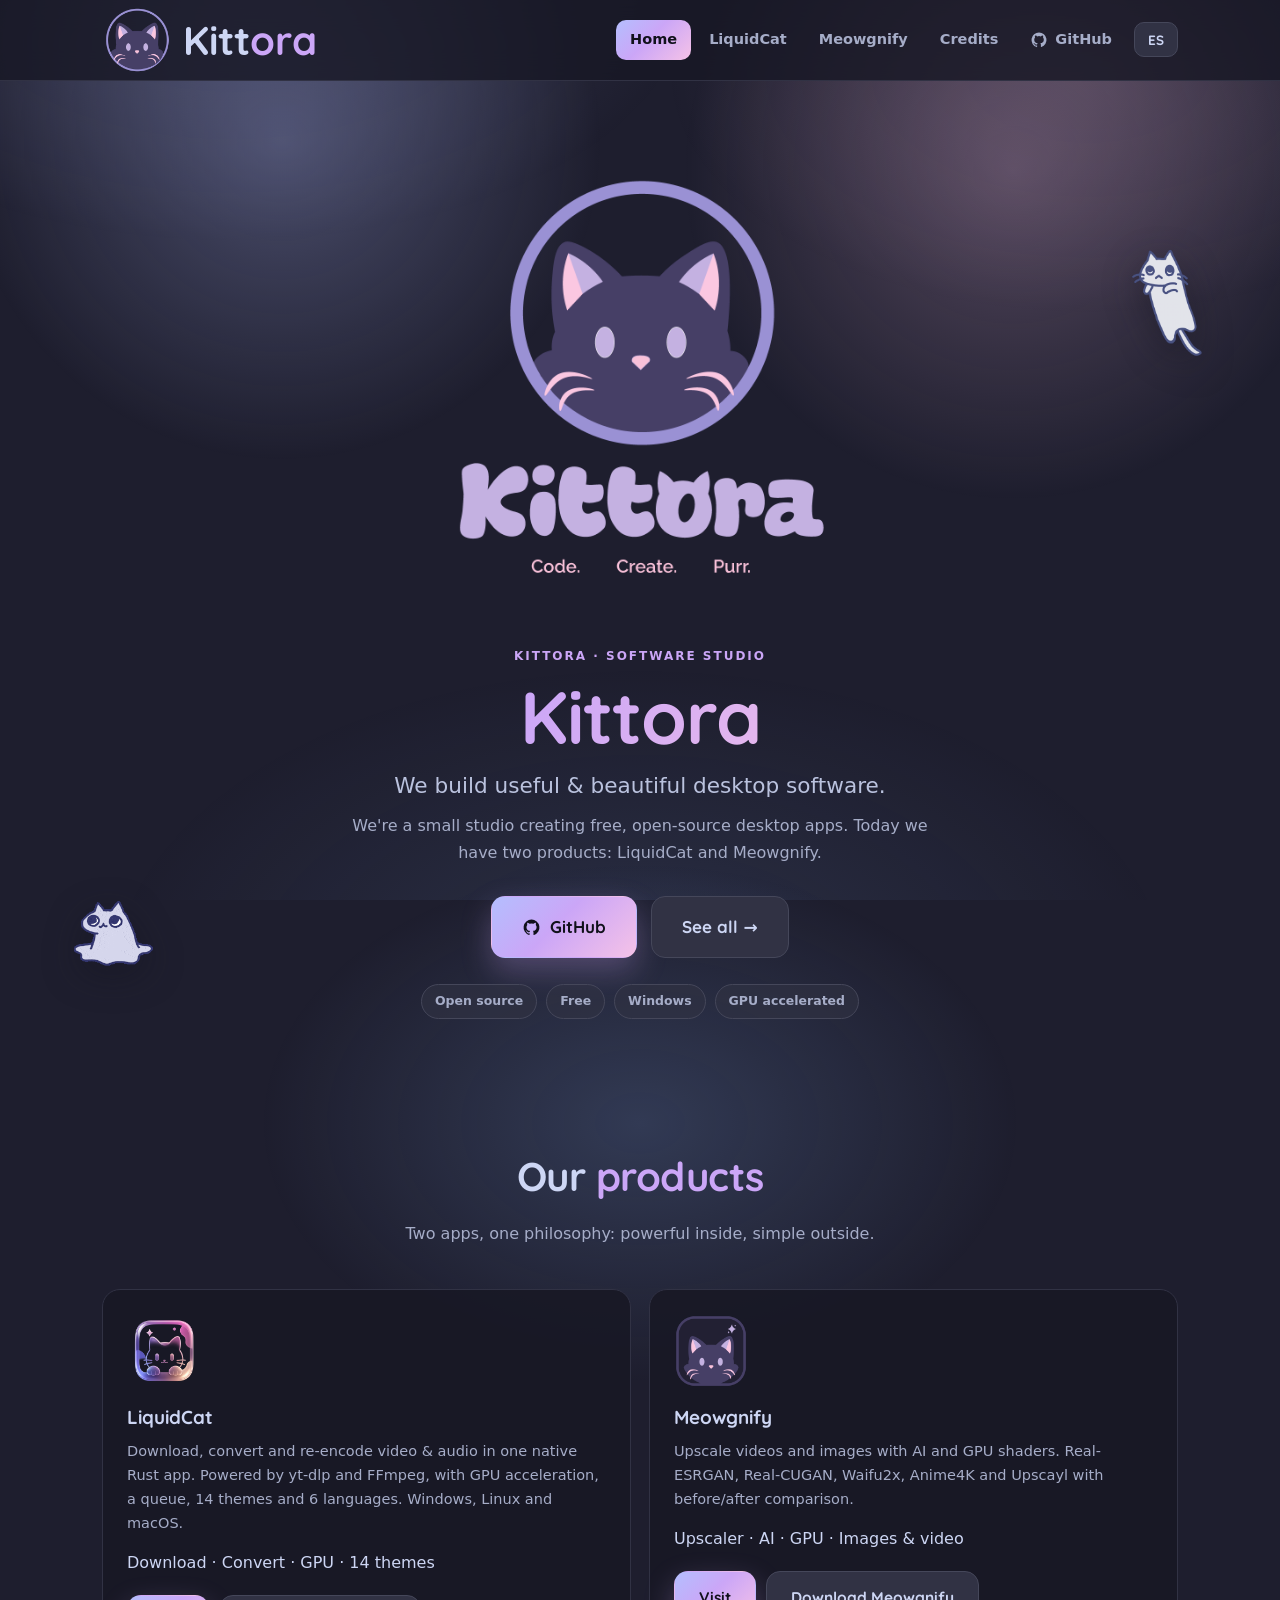
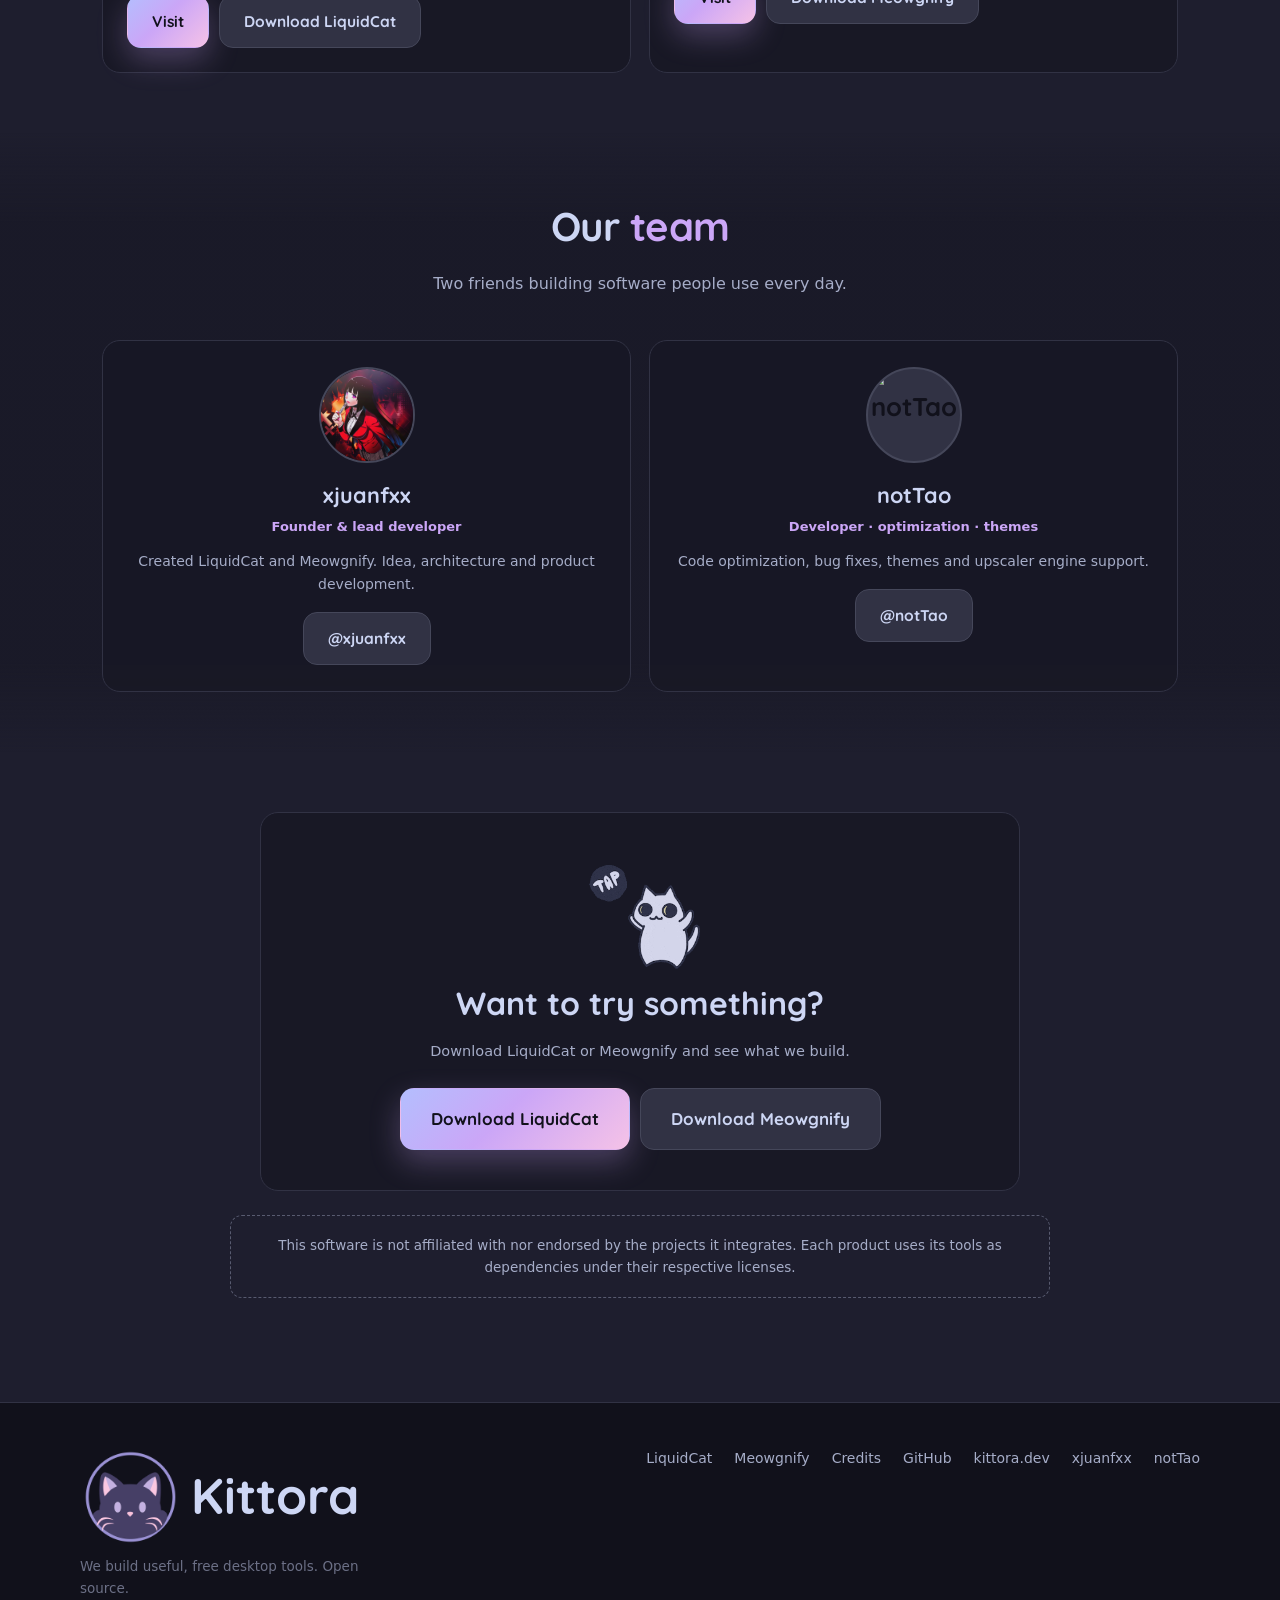
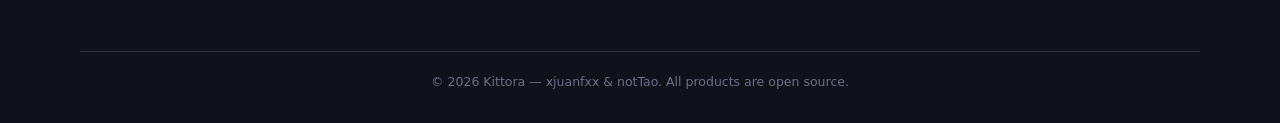
==== commit 37f0df38: "Serve each page from its own folder so clean URLs always work Extensionless links (/liquidcat) retur" ====
--- a/index.html
+++ b/index.html
@@ -5,18 +5,18 @@
   <meta name="viewport" content="width=device-width, initial-scale=1.0">
   <title>Kittora — Useful, beautiful desktop software</title>
   <meta name="description" content="Kittora is a small software studio building free and open-source desktop apps: LiquidCat (download & convert media) and Meowgnify (AI upscaler).">
-  <link rel="icon" href="images/Kittora-Logo.png">
-  <link rel="stylesheet" href="style.css">
+  <link rel="icon" href="/images/Kittora-Logo.png">
+  <link rel="stylesheet" href="/style.css">
 </head>
 <body data-title-es="Kittora — Software de escritorio útil y hermoso">
   <nav class="nav"><div class="nav-inner">
-    <a class="brand" href="./"><img src="images/KittoraLogo2.png" alt="Kittora logo"><span>Kitt<b>ora</b></span></a>
+    <a class="brand" href="/"><img src="/images/KittoraLogo2.png" alt="Kittora logo"><span>Kitt<b>ora</b></span></a>
     <button class="nav-toggle" aria-label="Menu">☰</button>
     <div class="nav-links">
-      <a href="./" class="active" data-i18n="nav.home">Home</a>
-      <a href="liquidcat" data-i18n="nav.liquidcat">LiquidCat</a>
-      <a href="meowgnify" data-i18n="nav.meowgnify">Meowgnify</a>
-      <a href="credits" data-i18n="nav.credits">Credits</a>
+      <a href="/" class="active" data-i18n="nav.home">Home</a>
+      <a href="/liquidcat/" data-i18n="nav.liquidcat">LiquidCat</a>
+      <a href="/meowgnify/" data-i18n="nav.meowgnify">Meowgnify</a>
+      <a href="/credits/" data-i18n="nav.credits">Credits</a>
       <a class="nav-gh" href="https://github.com/Kittora" target="_blank" rel="noopener"><svg viewBox="0 0 24 24" fill="currentColor"><path d="M12 2a10 10 0 0 0-3.16 19.49c.5.09.68-.22.68-.48v-1.7c-2.78.6-3.37-1.34-3.37-1.34-.45-1.16-1.11-1.47-1.11-1.47-.91-.62.07-.6.07-.6 1 .07 1.53 1.03 1.53 1.03.9 1.53 2.36 1.09 2.94.83.09-.65.35-1.09.63-1.34-2.22-.25-4.55-1.11-4.55-4.94 0-1.09.39-1.98 1.03-2.68-.1-.25-.45-1.27.1-2.65 0 0 .84-.27 2.75 1.02a9.6 9.6 0 0 1 5 0c1.91-1.29 2.75-1.02 2.75-1.02.55 1.38.2 2.4.1 2.65.64.7 1.03 1.59 1.03 2.68 0 3.84-2.34 4.68-4.57 4.93.36.31.68.92.68 1.85v2.74c0 .27.18.58.69.48A10 10 0 0 0 12 2Z"/></svg> GitHub</a>
       <button class="lang-btn" id="langBtn" aria-label="Language / Idioma">ES</button>
     </div>
@@ -24,9 +24,9 @@
 
   <header class="hero">
     <div class="blob b1"></div><div class="blob b2"></div><div class="blob b3"></div>
-    <img class="mascot m-left" src="images/melted_cat.gif" alt="" aria-hidden="true">
-    <img class="mascot m-right" src="images/flying-cat.gif" alt="" aria-hidden="true">
-    <img class="hero-logo" src="images/Kittora-Logo.png" alt="Kittora logo">
+    <img class="mascot m-left" src="/images/melted_cat.gif" alt="" aria-hidden="true">
+    <img class="mascot m-right" src="/images/flying-cat.gif" alt="" aria-hidden="true">
+    <img class="hero-logo" src="/images/Kittora-Logo.png" alt="Kittora logo">
     <div class="eyebrow" style="margin-top:18px" data-i18n="home.eyebrow">KITTORA · SOFTWARE STUDIO</div>
     <h1>Kittora</h1>
     <p class="tagline" data-i18n-html="home.tagline">We build useful &amp; beautiful <span class="hl">desktop software</span>.</p>
@@ -52,26 +52,26 @@
       </div>
       <div class="grid c2">
         <div class="card reveal">
-          <img src="images/LiquidCat-Logo.png" alt="LiquidCat" style="width:74px;height:74px;border-radius:14px;margin-bottom:14px">
+          <img src="/images/LiquidCat-Logo.png" alt="LiquidCat" style="width:74px;height:74px;border-radius:14px;margin-bottom:14px">
           <h3 data-i18n="home.lc_h">LiquidCat</h3>
           <p data-i18n="home.lc_p">Download, convert and re-encode video &amp; audio in one native Rust app. Powered by yt-dlp and FFmpeg, with GPU acceleration, a queue, 14 themes and 6 languages. Windows, Linux and macOS.</p>
           <div class="chips" style="display:flex;flex-wrap:wrap;gap:8px;margin:14px 0 18px">
             <span class="tag" data-i18n="home.lc_tags">Download · Convert · GPU · 14 themes</span>
           </div>
           <div style="display:flex;gap:10px;flex-wrap:wrap">
-            <a class="btn btn-primary" href="liquidcat" data-i18n="btn.visit">Visit</a>
+            <a class="btn btn-primary" href="/liquidcat/" data-i18n="btn.visit">Visit</a>
             <a class="btn btn-ghost" data-download-liquidcat href="#" data-i18n="lc.dl_btn">Download LiquidCat</a>
           </div>
         </div>
         <div class="card reveal">
-          <img src="images/Meowgnify-Logo.png" alt="Meowgnify" style="width:74px;height:74px;border-radius:14px;margin-bottom:14px">
+          <img src="/images/Meowgnify-Logo.png" alt="Meowgnify" style="width:74px;height:74px;border-radius:14px;margin-bottom:14px">
           <h3 data-i18n="home.mw_h">Meowgnify</h3>
           <p data-i18n="home.mw_p">Upscale videos and images with AI and GPU shaders. Real-ESRGAN, Real-CUGAN, Waifu2x, Anime4K and Upscayl with before/after comparison.</p>
           <div class="chips" style="display:flex;flex-wrap:wrap;gap:8px;margin:14px 0 18px">
             <span class="tag" data-i18n="home.mw_tags">Upscaler · AI · GPU · Images &amp; video</span>
           </div>
           <div style="display:flex;gap:10px;flex-wrap:wrap">
-            <a class="btn btn-primary" href="meowgnify" data-i18n="btn.visit">Visit</a>
+            <a class="btn btn-primary" href="/meowgnify/" data-i18n="btn.visit">Visit</a>
             <a class="btn btn-ghost" data-download-meowgnify href="#" data-i18n="mw.dl_btn">Download Meowgnify</a>
           </div>
         </div>
@@ -88,14 +88,14 @@
       </div>
       <div class="people">
         <div class="person reveal">
-          <div class="avatar photo"><img src="images/juanfx.png" alt="xjuanfxx"></div>
+          <div class="avatar photo"><img src="/images/juanfx.png" alt="xjuanfxx"></div>
           <h3>xjuanfxx</h3>
           <div class="who" data-i18n="team.xjuan_role">Founder &amp; lead developer</div>
           <p data-i18n="team.xjuan_p">Created LiquidCat and Meowgnify. Idea, architecture and product development.</p>
           <a class="btn btn-ghost" href="https://github.com/xjuanfxx" target="_blank" rel="noopener">@xjuanfxx</a>
         </div>
         <div class="person reveal">
-          <div class="avatar photo"><img src="images/0523.gif" alt="notTao"></div>
+          <div class="avatar photo"><img src="/images/0523.gif" alt="notTao"></div>
           <h3>notTao</h3>
           <div class="who" data-i18n="team.notao_role">Developer · optimization · themes</div>
           <p data-i18n="team.notao_p">Code optimization, bug fixes, themes and upscaler engine support.</p>
@@ -109,7 +109,7 @@
   <section class="section cta-band">
     <div class="wrap">
       <div class="card reveal">
-        <img class="cta-cat" src="images/tap-tap-cat.gif" alt="" aria-hidden="true">
+        <img class="cta-cat" src="/images/tap-tap-cat.gif" alt="" aria-hidden="true">
         <h2 data-i18n="home.cta_h">Want to try something?</h2>
         <p data-i18n="home.cta_p">Download LiquidCat or Meowgnify and see what we build.</p>
         <div style="display:flex;gap:10px;justify-content:center;flex-wrap:wrap">
@@ -123,13 +123,13 @@
 
   <footer><div class="foot-inner">
     <div>
-      <div class="foot-brand"><img src="images/KittoraLogo2.png" alt="">Kittora</span></div>
+      <div class="foot-brand"><img src="/images/KittoraLogo2.png" alt="">Kittora</span></div>
       <p data-i18n="foot.tagline" style="color:var(--overlay0);margin-top:8px;max-width:320px;font-size:13.5px">We build useful, free desktop tools. Open source.</p>
     </div>
     <div class="foot-links">
-      <a href="liquidcat" data-i18n="nav.liquidcat">LiquidCat</a>
-      <a href="meowgnify" data-i18n="nav.meowgnify">Meowgnify</a>
-      <a href="credits" data-i18n="nav.credits">Credits</a>
+      <a href="/liquidcat/" data-i18n="nav.liquidcat">LiquidCat</a>
+      <a href="/meowgnify/" data-i18n="nav.meowgnify">Meowgnify</a>
+      <a href="/credits/" data-i18n="nav.credits">Credits</a>
       <a href="https://github.com/Kittora" target="_blank" rel="noopener">GitHub</a>
       <a href="https://kittora.dev" target="_blank" rel="noopener">kittora.dev</a>
       <a href="https://github.com/xjuanfxx" target="_blank" rel="noopener">xjuanfxx</a>
@@ -139,6 +139,6 @@
   </div></footer>
 
   <div class="lightbox" id="lightbox"><img src="" alt=""></div>
-  <script src="script.js"></script>
+  <script src="/script.js"></script>
 </body>
 </html>
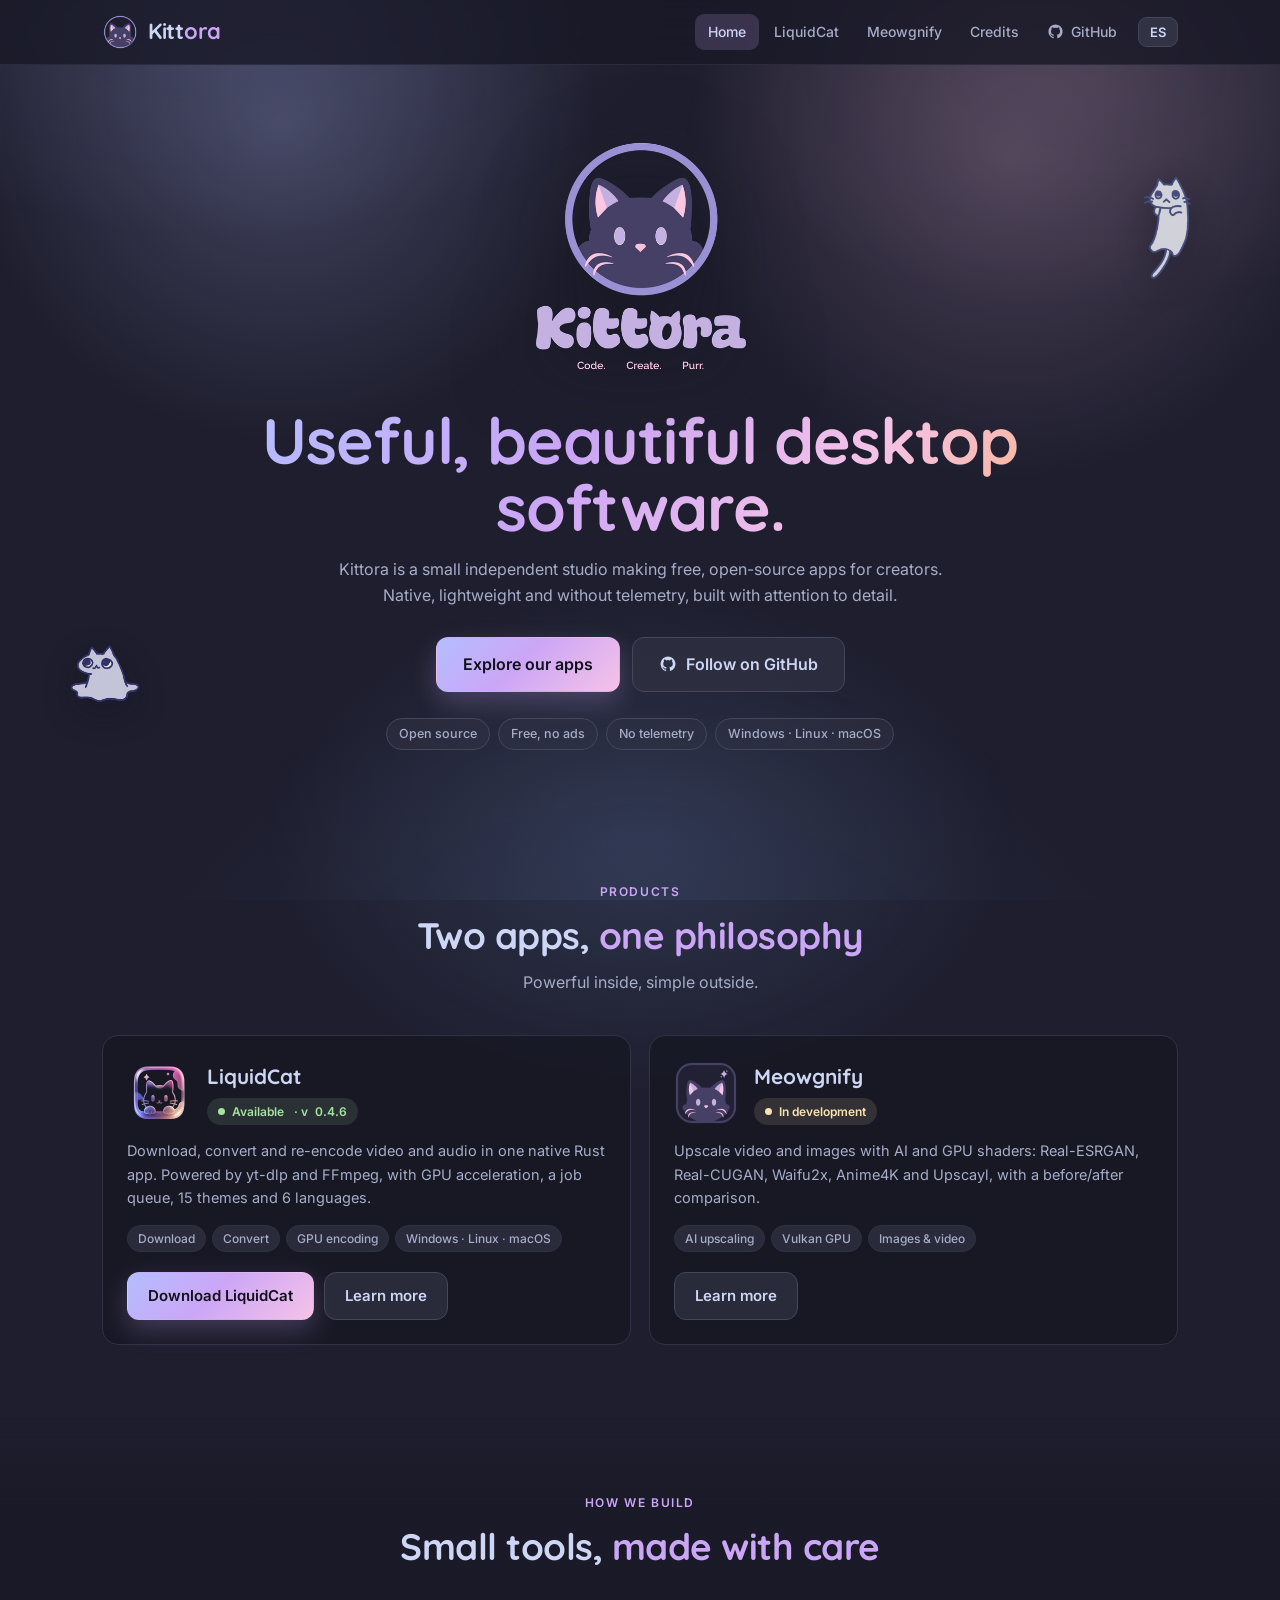
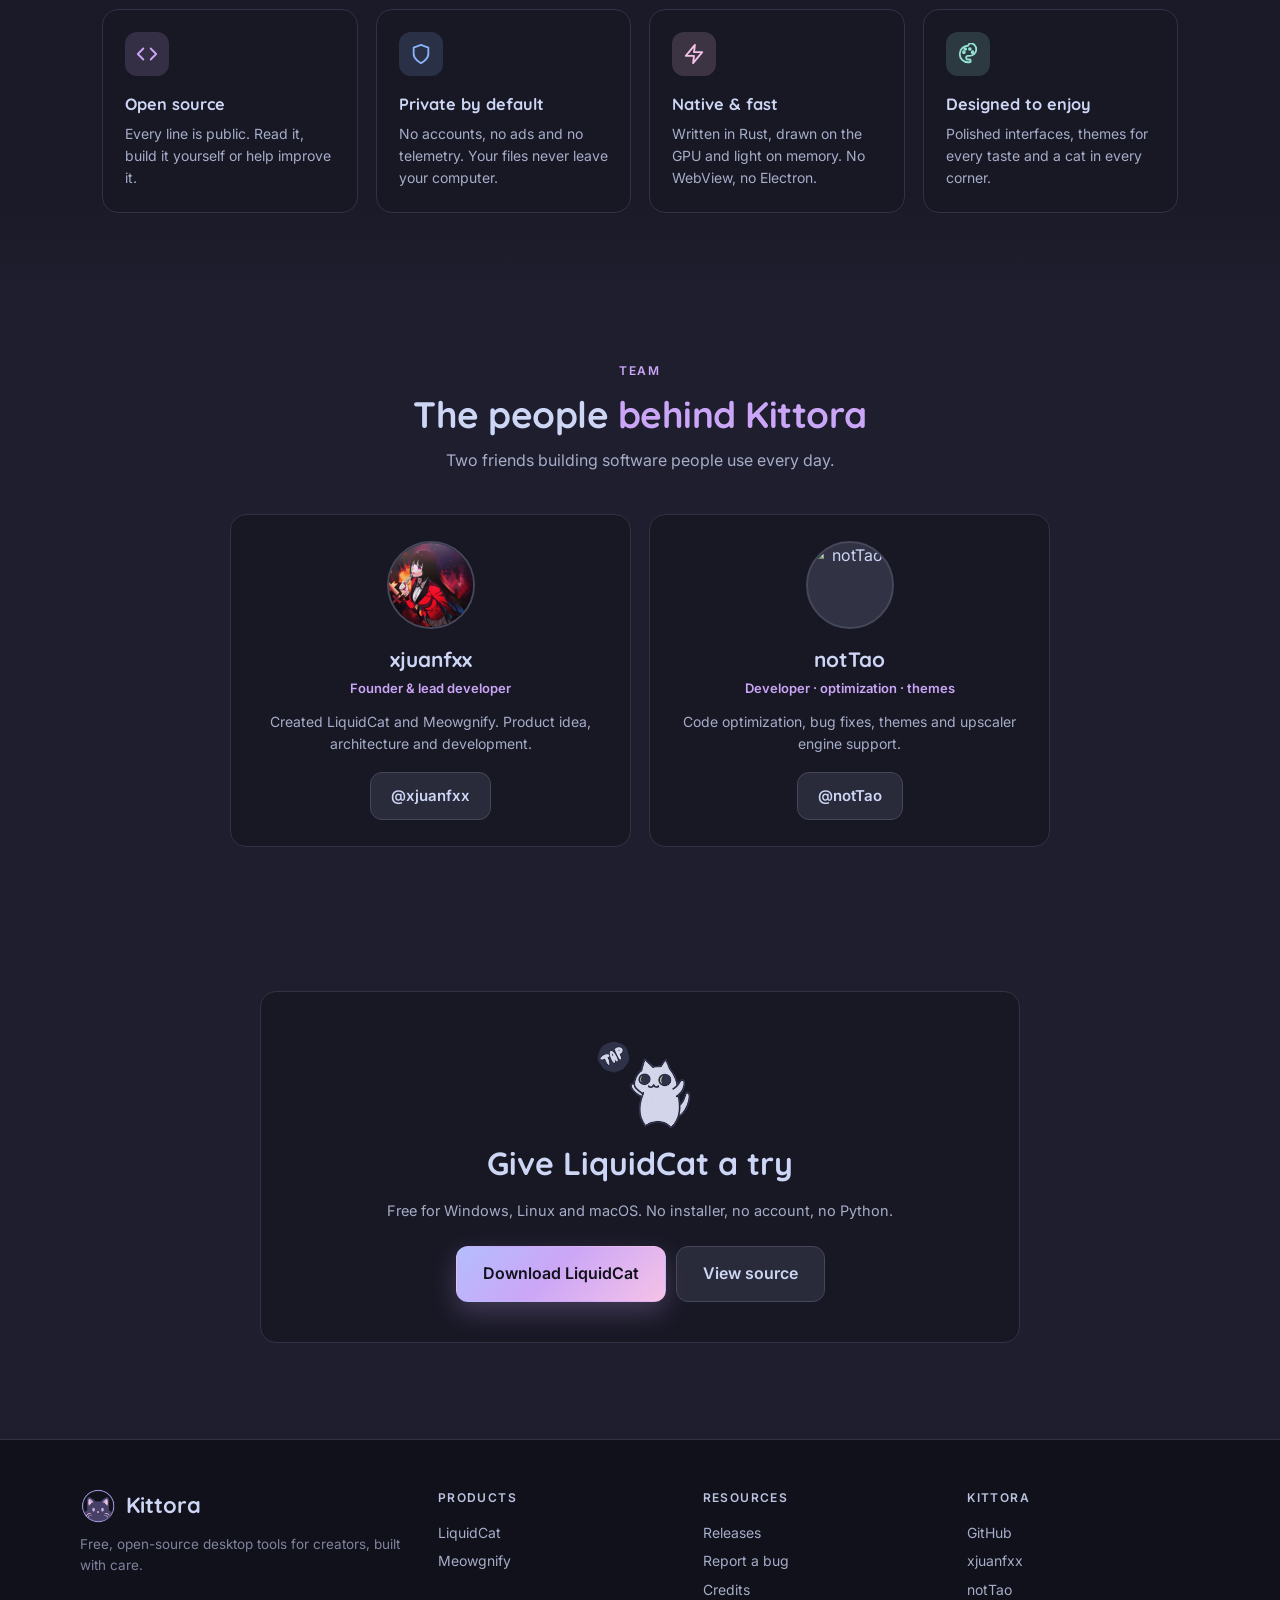
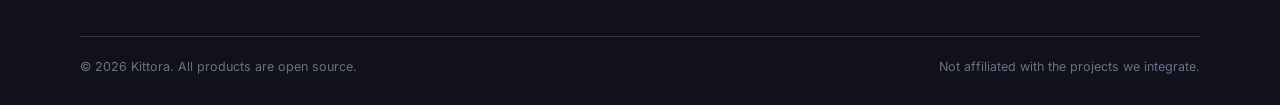
==== commit 41212183: "Redesign the site for a more polished look - Calmer nav, hero and footer; Inter for body text and a " ====
--- a/index.html
+++ b/index.html
@@ -4,42 +4,50 @@
   <meta charset="UTF-8">
   <meta name="viewport" content="width=device-width, initial-scale=1.0">
   <title>Kittora — Useful, beautiful desktop software</title>
-  <meta name="description" content="Kittora is a small software studio building free and open-source desktop apps: LiquidCat (download & convert media) and Meowgnify (AI upscaler).">
+  <meta name="description" content="Kittora is a small studio building free, open-source desktop apps: LiquidCat (download & convert media) and Meowgnify (AI upscaler, in development).">
+  <link rel="canonical" href="https://www.kittora.dev/">
+  <meta name="theme-color" content="#181825">
+  <meta property="og:type" content="website">
+  <meta property="og:site_name" content="Kittora">
+  <meta property="og:title" content="Kittora — Useful, beautiful desktop software">
+  <meta property="og:description" content="Free, open-source desktop apps built with care. Native, lightweight and without telemetry.">
+  <meta property="og:url" content="https://www.kittora.dev/">
+  <meta property="og:image" content="https://www.kittora.dev/images/Kittora-Logo.png">
+  <meta name="twitter:card" content="summary">
   <link rel="icon" href="/images/Kittora-Logo.png">
   <link rel="stylesheet" href="/style.css">
 </head>
-<body data-title-es="Kittora — Software de escritorio útil y hermoso">
+<body data-title-es="Kittora — Software de escritorio útil y bonito">
   <nav class="nav"><div class="nav-inner">
-    <a class="brand" href="/"><img src="/images/KittoraLogo2.png" alt="Kittora logo"><span>Kitt<b>ora</b></span></a>
+    <a class="brand" href="/"><img src="/images/KittoraLogo2.png" alt=""><span>Kitt<b>ora</b></span></a>
     <button class="nav-toggle" aria-label="Menu">☰</button>
     <div class="nav-links">
       <a href="/" class="active" data-i18n="nav.home">Home</a>
       <a href="/liquidcat/" data-i18n="nav.liquidcat">LiquidCat</a>
       <a href="/meowgnify/" data-i18n="nav.meowgnify">Meowgnify</a>
       <a href="/credits/" data-i18n="nav.credits">Credits</a>
-      <a class="nav-gh" href="https://github.com/Kittora" target="_blank" rel="noopener"><svg viewBox="0 0 24 24" fill="currentColor"><path d="M12 2a10 10 0 0 0-3.16 19.49c.5.09.68-.22.68-.48v-1.7c-2.78.6-3.37-1.34-3.37-1.34-.45-1.16-1.11-1.47-1.11-1.47-.91-.62.07-.6.07-.6 1 .07 1.53 1.03 1.53 1.03.9 1.53 2.36 1.09 2.94.83.09-.65.35-1.09.63-1.34-2.22-.25-4.55-1.11-4.55-4.94 0-1.09.39-1.98 1.03-2.68-.1-.25-.45-1.27.1-2.65 0 0 .84-.27 2.75 1.02a9.6 9.6 0 0 1 5 0c1.91-1.29 2.75-1.02 2.75-1.02.55 1.38.2 2.4.1 2.65.64.7 1.03 1.59 1.03 2.68 0 3.84-2.34 4.68-4.57 4.93.36.31.68.92.68 1.85v2.74c0 .27.18.58.69.48A10 10 0 0 0 12 2Z"/></svg> GitHub</a>
+      <a class="nav-gh" href="https://github.com/Kittora" target="_blank" rel="noopener"><svg viewBox="0 0 24 24" fill="currentColor" aria-hidden="true"><path d="M12 2a10 10 0 0 0-3.16 19.49c.5.09.68-.22.68-.48v-1.7c-2.78.6-3.37-1.34-3.37-1.34-.45-1.16-1.11-1.47-1.11-1.47-.91-.62.07-.6.07-.6 1 .07 1.53 1.03 1.53 1.03.9 1.53 2.36 1.09 2.94.83.09-.65.35-1.09.63-1.34-2.22-.25-4.55-1.11-4.55-4.94 0-1.09.39-1.98 1.03-2.68-.1-.25-.45-1.27.1-2.65 0 0 .84-.27 2.75 1.02a9.6 9.6 0 0 1 5 0c1.91-1.29 2.75-1.02 2.75-1.02.55 1.38.2 2.4.1 2.65.64.7 1.03 1.59 1.03 2.68 0 3.84-2.34 4.68-4.57 4.93.36.31.68.92.68 1.85v2.74c0 .27.18.58.69.48A10 10 0 0 0 12 2Z"/></svg> GitHub</a>
       <button class="lang-btn" id="langBtn" aria-label="Language / Idioma">ES</button>
     </div>
   </div></nav>
 
+  <main>
   <header class="hero">
     <div class="blob b1"></div><div class="blob b2"></div><div class="blob b3"></div>
     <img class="mascot m-left" src="/images/melted_cat.gif" alt="" aria-hidden="true">
     <img class="mascot m-right" src="/images/flying-cat.gif" alt="" aria-hidden="true">
-    <img class="hero-logo" src="/images/Kittora-Logo.png" alt="Kittora logo">
-    <div class="eyebrow" style="margin-top:18px" data-i18n="home.eyebrow">KITTORA · SOFTWARE STUDIO</div>
-    <h1>Kittora</h1>
-    <p class="tagline" data-i18n-html="home.tagline">We build useful &amp; beautiful <span class="hl">desktop software</span>.</p>
-    <p class="lede" data-i18n="home.lede">We're a small studio creating free, open-source desktop apps. Today we have two products: LiquidCat and Meowgnify.</p>
+    <img class="hero-logo brandmark" src="/images/Kittora-Logo.png" alt="Kittora — Code. Create. Purr.">
+    <h1 data-i18n="home.h1">Useful, beautiful desktop software.</h1>
+    <p class="lede" data-i18n="home.lede">Kittora is a small independent studio making free, open-source apps for creators. Native, lightweight and without telemetry, built with attention to detail.</p>
     <div class="hero-cta">
-      <a class="btn btn-primary btn-lg" href="https://github.com/Kittora" target="_blank" rel="noopener"><svg viewBox="0 0 24 24" fill="currentColor"><path d="M12 2a10 10 0 0 0-3.16 19.49c.5.09.68-.22.68-.48v-1.7c-2.78.6-3.37-1.34-3.37-1.34-.45-1.16-1.11-1.47-1.11-1.47-.91-.62.07-.6.07-.6 1 .07 1.53 1.03 1.53 1.03.9 1.53 2.36 1.09 2.94.83.09-.65.35-1.09.63-1.34-2.22-.25-4.55-1.11-4.55-4.94 0-1.09.39-1.98 1.03-2.68-.1-.25-.45-1.27.1-2.65 0 0 .84-.27 2.75 1.02a9.6 9.6 0 0 1 5 0c1.91-1.29 2.75-1.02 2.75-1.02.55 1.38.2 2.4.1 2.65.64.7 1.03 1.59 1.03 2.68 0 3.84-2.34 4.68-4.57 4.93.36.31.68.92.68 1.85v2.74c0 .27.18.58.69.48A10 10 0 0 0 12 2Z"/></svg> <span data-i18n="btn.github">GitHub</span></a>
-      <a class="btn btn-ghost btn-lg" href="#products" data-i18n="btn.seeall">See all →</a>
+      <a class="btn btn-primary btn-lg" href="#products" data-i18n="home.cta_products">Explore our apps</a>
+      <a class="btn btn-ghost btn-lg" href="https://github.com/Kittora" target="_blank" rel="noopener"><svg viewBox="0 0 24 24" fill="currentColor" aria-hidden="true"><path d="M12 2a10 10 0 0 0-3.16 19.49c.5.09.68-.22.68-.48v-1.7c-2.78.6-3.37-1.34-3.37-1.34-.45-1.16-1.11-1.47-1.11-1.47-.91-.62.07-.6.07-.6 1 .07 1.53 1.03 1.53 1.03.9 1.53 2.36 1.09 2.94.83.09-.65.35-1.09.63-1.34-2.22-.25-4.55-1.11-4.55-4.94 0-1.09.39-1.98 1.03-2.68-.1-.25-.45-1.27.1-2.65 0 0 .84-.27 2.75 1.02a9.6 9.6 0 0 1 5 0c1.91-1.29 2.75-1.02 2.75-1.02.55 1.38.2 2.4.1 2.65.64.7 1.03 1.59 1.03 2.68 0 3.84-2.34 4.68-4.57 4.93.36.31.68.92.68 1.85v2.74c0 .27.18.58.69.48A10 10 0 0 0 12 2Z"/></svg> <span data-i18n="btn.github_follow">Follow on GitHub</span></a>
     </div>
     <div class="hero-badges">
-      <span class="badge">Open source</span>
-      <span class="badge">Free</span>
-      <span class="badge">Windows</span>
-      <span class="badge">GPU accelerated</span>
+      <span class="badge" data-i18n="badge.oss">Open source</span>
+      <span class="badge" data-i18n="badge.free">Free, no ads</span>
+      <span class="badge" data-i18n="badge.notelemetry">No telemetry</span>
+      <span class="badge">Windows · Linux · macOS</span>
     </div>
   </header>
 
@@ -47,55 +55,87 @@
   <section class="section" id="products">
     <div class="wrap">
       <div class="section-head reveal">
-        <h2 data-i18n-html="home.products_h">Our <span class="hl">products</span></h2>
-        <p data-i18n="home.products_sub">Two apps, one philosophy: powerful inside, simple outside.</p>
+        <div class="eyebrow" data-i18n="home.products_eyebrow">Products</div>
+        <h2 data-i18n-html="home.products_h">Two apps, <span class="hl">one philosophy</span></h2>
+        <p data-i18n="home.products_sub">Powerful inside, simple outside.</p>
       </div>
       <div class="grid c2">
-        <div class="card reveal">
-          <img src="/images/LiquidCat-Logo.png" alt="LiquidCat" style="width:74px;height:74px;border-radius:14px;margin-bottom:14px">
-          <h3 data-i18n="home.lc_h">LiquidCat</h3>
-          <p data-i18n="home.lc_p">Download, convert and re-encode video &amp; audio in one native Rust app. Powered by yt-dlp and FFmpeg, with GPU acceleration, a queue, 14 themes and 6 languages. Windows, Linux and macOS.</p>
-          <div class="chips" style="display:flex;flex-wrap:wrap;gap:8px;margin:14px 0 18px">
-            <span class="tag" data-i18n="home.lc_tags">Download · Convert · GPU · 14 themes</span>
+        <article class="card product reveal">
+          <div class="product-top">
+            <img src="/images/LiquidCat-Logo.png" alt="LiquidCat logo">
+            <div>
+              <h3>LiquidCat</h3>
+              <span class="status ok"><span data-i18n="status.available">Available</span>&nbsp;· v<span data-version>0.4.6</span></span>
+            </div>
           </div>
-          <div style="display:flex;gap:10px;flex-wrap:wrap">
-            <a class="btn btn-primary" href="/liquidcat/" data-i18n="btn.visit">Visit</a>
-            <a class="btn btn-ghost" data-download-liquidcat href="#" data-i18n="lc.dl_btn">Download LiquidCat</a>
+          <p data-i18n="home.lc_p">Download, convert and re-encode video and audio in one native Rust app. Powered by yt-dlp and FFmpeg, with GPU acceleration, a job queue, 15 themes and 6 languages.</p>
+          <div class="tags">
+            <span class="tag" data-i18n="tag.download">Download</span>
+            <span class="tag" data-i18n="tag.convert">Convert</span>
+            <span class="tag" data-i18n="tag.gpu">GPU encoding</span>
+            <span class="tag">Windows · Linux · macOS</span>
           </div>
-        </div>
-        <div class="card reveal">
-          <img src="/images/Meowgnify-Logo.png" alt="Meowgnify" style="width:74px;height:74px;border-radius:14px;margin-bottom:14px">
-          <h3 data-i18n="home.mw_h">Meowgnify</h3>
-          <p data-i18n="home.mw_p">Upscale videos and images with AI and GPU shaders. Real-ESRGAN, Real-CUGAN, Waifu2x, Anime4K and Upscayl with before/after comparison.</p>
-          <div class="chips" style="display:flex;flex-wrap:wrap;gap:8px;margin:14px 0 18px">
-            <span class="tag" data-i18n="home.mw_tags">Upscaler · AI · GPU · Images &amp; video</span>
+          <div class="actions">
+            <a class="btn btn-primary" href="/liquidcat/#download" data-i18n="lc.dl_btn">Download LiquidCat</a>
+            <a class="btn btn-ghost" href="/liquidcat/" data-i18n="btn.learn">Learn more</a>
           </div>
-          <div style="display:flex;gap:10px;flex-wrap:wrap">
-            <a class="btn btn-primary" href="/meowgnify/" data-i18n="btn.visit">Visit</a>
-            <a class="btn btn-ghost" data-download-meowgnify href="#" data-i18n="mw.dl_btn">Download Meowgnify</a>
+        </article>
+        <article class="card product reveal">
+          <div class="product-top">
+            <img src="/images/Meowgnify-Logo.png" alt="Meowgnify logo">
+            <div>
+              <h3>Meowgnify</h3>
+              <span class="status dev" data-i18n="status.dev">In development</span>
+            </div>
           </div>
-        </div>
+          <p data-i18n="home.mw_p">Upscale video and images with AI and GPU shaders: Real-ESRGAN, Real-CUGAN, Waifu2x, Anime4K and Upscayl, with a before/after comparison.</p>
+          <div class="tags">
+            <span class="tag" data-i18n="tag.upscale">AI upscaling</span>
+            <span class="tag" data-i18n="tag.vulkan">Vulkan GPU</span>
+            <span class="tag" data-i18n="tag.media">Images &amp; video</span>
+          </div>
+          <div class="actions">
+            <a class="btn btn-ghost" href="/meowgnify/" data-i18n="btn.learn">Learn more</a>
+          </div>
+        </article>
+      </div>
+    </div>
+  </section>
+
+  <!-- Valores -->
+  <section class="section alt">
+    <div class="wrap">
+      <div class="section-head reveal">
+        <div class="eyebrow" data-i18n="home.values_eyebrow">How we build</div>
+        <h2 data-i18n-html="home.values_h">Small tools, <span class="hl">made with care</span></h2>
+      </div>
+      <div class="grid c4">
+        <div class="card value reveal"><div class="ic"><svg viewBox="0 0 24 24" fill="none" stroke="currentColor" stroke-width="2" stroke-linecap="round" stroke-linejoin="round"><path d="m16 18 6-6-6-6M8 6l-6 6 6 6"/></svg></div><div data-i18n-html="home.v1"><h3>Open source</h3><p>Every line is public. Read it, build it yourself or help improve it.</p></div></div>
+        <div class="card value reveal"><div class="ic"><svg viewBox="0 0 24 24" fill="none" stroke="currentColor" stroke-width="2" stroke-linecap="round" stroke-linejoin="round"><path d="M12 22s8-4 8-10V5l-8-3-8 3v7c0 6 8 10 8 10z"/></svg></div><div data-i18n-html="home.v2"><h3>Private by default</h3><p>No accounts, no ads and no telemetry. Your files never leave your computer.</p></div></div>
+        <div class="card value reveal"><div class="ic"><svg viewBox="0 0 24 24" fill="none" stroke="currentColor" stroke-width="2" stroke-linecap="round" stroke-linejoin="round"><path d="M13 2 3 14h9l-1 8 10-12h-9l1-8z"/></svg></div><div data-i18n-html="home.v3"><h3>Native &amp; fast</h3><p>Written in Rust, drawn on the GPU and light on memory. No WebView, no Electron.</p></div></div>
+        <div class="card value reveal"><div class="ic"><svg viewBox="0 0 24 24" fill="none" stroke="currentColor" stroke-width="2" stroke-linecap="round" stroke-linejoin="round"><path d="M12 3a9 9 0 1 0 0 18h1.5a1.5 1.5 0 0 0 0-3H12a2 2 0 0 1 0-4h2a7 7 0 0 0 0-14z"/><circle cx="7.5" cy="10" r="1"/><circle cx="9" cy="6.5" r="1"/><circle cx="14" cy="6.5" r="1"/><circle cx="17" cy="10" r="1"/></svg></div><div data-i18n-html="home.v4"><h3>Designed to enjoy</h3><p>Polished interfaces, themes for every taste and a cat in every corner.</p></div></div>
       </div>
     </div>
   </section>
 
   <!-- Equipo -->
-  <section class="section alt">
+  <section class="section">
     <div class="wrap">
       <div class="section-head reveal">
-        <h2 data-i18n-html="home.team_h">Our <span class="hl">team</span></h2>
+        <div class="eyebrow" data-i18n="home.team_eyebrow">Team</div>
+        <h2 data-i18n-html="home.team_h">The people <span class="hl">behind Kittora</span></h2>
         <p data-i18n="home.team_sub">Two friends building software people use every day.</p>
       </div>
       <div class="people">
         <div class="person reveal">
-          <div class="avatar photo"><img src="/images/juanfx.png" alt="xjuanfxx"></div>
+          <div class="avatar"><img src="/images/juanfx.png" alt="xjuanfxx" loading="lazy"></div>
           <h3>xjuanfxx</h3>
           <div class="who" data-i18n="team.xjuan_role">Founder &amp; lead developer</div>
-          <p data-i18n="team.xjuan_p">Created LiquidCat and Meowgnify. Idea, architecture and product development.</p>
+          <p data-i18n="team.xjuan_p">Created LiquidCat and Meowgnify. Product idea, architecture and development.</p>
           <a class="btn btn-ghost" href="https://github.com/xjuanfxx" target="_blank" rel="noopener">@xjuanfxx</a>
         </div>
         <div class="person reveal">
-          <div class="avatar photo"><img src="/images/0523.gif" alt="notTao"></div>
+          <div class="avatar"><img src="https://github.com/notTao.png?size=192" alt="notTao" loading="lazy"></div>
           <h3>notTao</h3>
           <div class="who" data-i18n="team.notao_role">Developer · optimization · themes</div>
           <p data-i18n="team.notao_p">Code optimization, bug fixes, themes and upscaler engine support.</p>
@@ -110,32 +150,40 @@
     <div class="wrap">
       <div class="card reveal">
         <img class="cta-cat" src="/images/tap-tap-cat.gif" alt="" aria-hidden="true">
-        <h2 data-i18n="home.cta_h">Want to try something?</h2>
-        <p data-i18n="home.cta_p">Download LiquidCat or Meowgnify and see what we build.</p>
-        <div style="display:flex;gap:10px;justify-content:center;flex-wrap:wrap">
-          <a class="btn btn-primary btn-lg" data-download-liquidcat href="#" data-i18n="lc.dl_btn">Download LiquidCat</a>
-          <a class="btn btn-ghost btn-lg" data-download-meowgnify href="#" data-i18n="mw.dl_btn">Download Meowgnify</a>
+        <h2 data-i18n="home.cta_h">Give LiquidCat a try</h2>
+        <p data-i18n="home.cta_p">Free for Windows, Linux and macOS. No installer, no account, no Python.</p>
+        <div class="actions">
+          <a class="btn btn-primary btn-lg" href="/liquidcat/#download" data-i18n="lc.dl_btn">Download LiquidCat</a>
+          <a class="btn btn-ghost btn-lg" href="https://github.com/Kittora/LiquidCat" target="_blank" rel="noopener" data-i18n="btn.source">View source</a>
         </div>
       </div>
-      <p class="notice" data-i18n="notice.legal">This software is not affiliated with nor endorsed by the projects it integrates. Each product uses its tools as dependencies under their respective licenses.</p>
     </div>
   </section>
+  </main>
 
   <footer><div class="foot-inner">
-    <div>
-      <div class="foot-brand"><img src="/images/KittoraLogo2.png" alt="">Kittora</span></div>
-      <p data-i18n="foot.tagline" style="color:var(--overlay0);margin-top:8px;max-width:320px;font-size:13.5px">We build useful, free desktop tools. Open source.</p>
+    <div class="foot-about">
+      <a class="foot-brand" href="/"><img src="/images/KittoraLogo2.png" alt="">Kittora</a>
+      <p data-i18n="foot.tagline">Free, open-source desktop tools for creators, built with care.</p>
     </div>
-    <div class="foot-links">
-      <a href="/liquidcat/" data-i18n="nav.liquidcat">LiquidCat</a>
-      <a href="/meowgnify/" data-i18n="nav.meowgnify">Meowgnify</a>
+    <div class="foot-col">
+      <h4 data-i18n="foot.products">Products</h4>
+      <a href="/liquidcat/">LiquidCat</a>
+      <a href="/meowgnify/">Meowgnify</a>
+    </div>
+    <div class="foot-col">
+      <h4 data-i18n="foot.resources">Resources</h4>
+      <a href="https://github.com/Kittora/LiquidCat/releases" target="_blank" rel="noopener" data-i18n="foot.releases">Releases</a>
+      <a href="https://github.com/Kittora/LiquidCat/issues" target="_blank" rel="noopener" data-i18n="foot.bug">Report a bug</a>
       <a href="/credits/" data-i18n="nav.credits">Credits</a>
+    </div>
+    <div class="foot-col">
+      <h4>Kittora</h4>
       <a href="https://github.com/Kittora" target="_blank" rel="noopener">GitHub</a>
-      <a href="https://kittora.dev" target="_blank" rel="noopener">kittora.dev</a>
       <a href="https://github.com/xjuanfxx" target="_blank" rel="noopener">xjuanfxx</a>
       <a href="https://github.com/notTao" target="_blank" rel="noopener">notTao</a>
     </div>
-    <p class="foot-note" data-i18n="foot.note">© 2026 Kittora — xjuanfxx &amp; notTao. All products are open source.</p>
+    <div class="foot-note"><span data-i18n="foot.note">© 2026 Kittora. All products are open source.</span><span data-i18n="foot.legal">Not affiliated with the projects we integrate.</span></div>
   </div></footer>
 
   <div class="lightbox" id="lightbox"><img src="" alt=""></div>
--- a/style.css
+++ b/style.css
@@ -1,7 +1,7 @@
 /* ============================================================
-   LiquidCat — sitio web  ·  Tema Catppuccin Mocha
+   Kittora — sitio web  ·  Tema Catppuccin Mocha
    ============================================================ */
-@import url('https://fonts.googleapis.com/css2?family=Quicksand:wght@500;600;700&display=swap');
+@import url('https://fonts.googleapis.com/css2?family=Inter:wght@400;500;600;700&family=Quicksand:wght@600;700&display=swap');
 
 :root {
   /* Catppuccin Mocha */
@@ -16,23 +16,25 @@
 
   --accent:var(--mauve);
   --accent-grad:linear-gradient(135deg, var(--lavender), var(--mauve) 45%, var(--pink));
-  --radius:18px; --radius-sm:12px;
+  --radius:16px; --radius-sm:10px;
   --maxw:1120px;
-  --shadow:0 24px 60px rgba(0,0,0,.45);
-  --font-display:"Quicksand", "Segoe UI Variable", "Segoe UI", system-ui, sans-serif;
-  --font-body:"Segoe UI Variable", "Segoe UI", system-ui, -apple-system, sans-serif;
+  --nav-h:64px;
+  --shadow:0 20px 50px rgba(0,0,0,.40);
+  --font-display:"Quicksand", "Inter", "Segoe UI Variable", "Segoe UI", system-ui, sans-serif;
+  --font-body:"Inter", "Segoe UI Variable", "Segoe UI", system-ui, -apple-system, sans-serif;
 }
 
 * { box-sizing:border-box; margin:0; padding:0; }
-html { scroll-behavior:smooth; }
+html { scroll-behavior:smooth; scroll-padding-top:calc(var(--nav-h) + 16px); }
 
 body {
   font-family:var(--font-body);
   color:var(--text);
   background:var(--base);
-  line-height:1.65;
+  line-height:1.6;
   min-height:100vh;
   overflow-x:hidden;
+  -webkit-font-smoothing:antialiased;
 }
 
 /* Aura de fondo (glow tipo logo liquid glass) */
@@ -40,61 +42,65 @@
   content:"";
   position:fixed; inset:0; z-index:-2; pointer-events:none;
   background:
-    radial-gradient(60% 45% at 18% 0%,  rgba(180,190,254,.16), transparent 60%),
-    radial-gradient(55% 45% at 85% 8%,  rgba(245,194,231,.14), transparent 60%),
-    radial-gradient(70% 60% at 50% 110%, rgba(137,180,250,.12), transparent 60%);
+    radial-gradient(60% 45% at 18% 0%,  rgba(180,190,254,.12), transparent 60%),
+    radial-gradient(55% 45% at 85% 8%,  rgba(245,194,231,.10), transparent 60%),
+    radial-gradient(70% 60% at 50% 110%, rgba(137,180,250,.08), transparent 60%);
 }
 
 a { color:var(--lavender); text-decoration:none; transition:color .15s ease; }
 a:hover { color:var(--pink); }
 img { max-width:100%; display:block; }
+:focus-visible { outline:2px solid var(--mauve); outline-offset:3px; border-radius:6px; }
+.sr-only { position:absolute; width:1px; height:1px; overflow:hidden; clip:rect(0 0 0 0); white-space:nowrap; }
 
 .wrap { width:100%; max-width:var(--maxw); margin:0 auto; padding:0 22px; }
-.eyebrow { display:inline-block; color:var(--mauve); font-weight:700; letter-spacing:2px;
+.eyebrow { display:inline-block; color:var(--mauve); font-weight:600; letter-spacing:1.6px;
   font-size:12px; text-transform:uppercase; margin-bottom:12px; }
 .mono { font-family:"Cascadia Mono","Consolas",monospace; }
 
 /* ---------------- Navbar ---------------- */
 .nav {
   position:sticky; top:0; z-index:100;
-  background:color-mix(in srgb, var(--mantle) 82%, transparent);
-  backdrop-filter:blur(14px);
-  border-bottom:1px solid var(--surface0);
-}
-.nav-inner { display:flex; align-items:center; gap:20px; height:80px;
+  background:color-mix(in srgb, var(--mantle) 80%, transparent);
+  backdrop-filter:blur(14px) saturate(140%);
+  border-bottom:1px solid color-mix(in srgb, var(--surface0) 70%, transparent);
+}
+.nav-inner { display:flex; align-items:center; gap:20px; height:var(--nav-h);
   max-width:var(--maxw); margin:0 auto; padding:0 22px; }
-.brand { display:flex; align-items:center; gap:11px; font-family:var(--font-display);
-  font-weight:700; font-size:40px; color:var(--text); }
-.brand img { width:70px; height:70px; border-radius:9px; }
+.brand { display:flex; align-items:center; gap:10px; font-family:var(--font-display);
+  font-weight:700; font-size:22px; color:var(--text); letter-spacing:-.3px; }
+.brand:hover { color:var(--text); }
+.brand img { width:36px; height:36px; border-radius:50%; }
 .brand span b { color:var(--mauve); }
-.nav-links { display:flex; align-items:center; gap:4px; margin-left:auto; }
-.nav-links a { color:var(--subtext0); font-weight:600; font-size:14.5px;
-  padding:8px 14px; border-radius:10px; transition:.15s; }
+.nav-links { display:flex; align-items:center; gap:2px; margin-left:auto; }
+.nav-links a { color:var(--subtext0); font-weight:500; font-size:14px;
+  padding:7px 13px; border-radius:9px; transition:.15s; }
 .nav-links a:hover { color:var(--text); background:var(--surface0); }
-.nav-links a.active { color:var(--crust); background:var(--accent-grad); }
+.nav-links a.active { color:var(--text); background:color-mix(in srgb, var(--mauve) 18%, transparent); }
 .nav-gh { display:inline-flex; align-items:center; gap:7px; }
-.nav-gh svg { width:18px; height:18px; }
-.nav-toggle { display:none; margin-left:auto; width:42px; height:42px; border:0;
-  border-radius:10px; background:var(--surface0); color:var(--text); cursor:pointer; font-size:20px; }
+.nav-gh svg { width:17px; height:17px; }
+.nav-toggle { display:none; margin-left:auto; width:40px; height:40px; border:0;
+  border-radius:10px; background:var(--surface0); color:var(--text); cursor:pointer; font-size:19px; }
 
 /* ---------------- Botones ---------------- */
-.btn { display:inline-flex; align-items:center; gap:9px; font-family:var(--font-display);
-  font-weight:700; font-size:15.5px; padding:13px 24px; border-radius:14px; border:1px solid transparent;
-  cursor:pointer; transition:transform .12s ease, box-shadow .15s ease, background .15s ease; white-space:nowrap; }
-.btn svg { width:19px; height:19px; }
+.btn { display:inline-flex; align-items:center; justify-content:center; gap:9px; font-family:var(--font-body);
+  font-weight:600; font-size:15px; padding:11px 20px; border-radius:12px; border:1px solid transparent;
+  cursor:pointer; transition:transform .12s ease, box-shadow .15s ease, background .15s ease, border-color .15s ease; white-space:nowrap; }
+.btn svg { width:18px; height:18px; flex:0 0 auto; }
 .btn-primary { color:var(--crust); background:var(--accent-grad);
-  box-shadow:0 12px 30px rgba(203,166,247,.28); }
-.btn-primary:hover { color:var(--crust); transform:translateY(-2px); box-shadow:0 18px 40px rgba(203,166,247,.42); }
-.btn-ghost { color:var(--text); background:var(--surface0); border-color:var(--surface1); }
-.btn-ghost:hover { color:var(--text); border-color:var(--mauve); transform:translateY(-2px); }
-.btn-lg { font-size:17px; padding:16px 30px; }
+  box-shadow:0 10px 26px rgba(203,166,247,.24); }
+.btn-primary:hover { color:var(--crust); transform:translateY(-1px); box-shadow:0 14px 34px rgba(203,166,247,.36); }
+.btn-ghost { color:var(--text); background:color-mix(in srgb, var(--surface0) 70%, transparent); border-color:var(--surface1); }
+.btn-ghost:hover { color:var(--text); border-color:var(--mauve); transform:translateY(-1px); }
+.btn-lg { font-size:16px; padding:14px 26px; }
+.btn small { font-weight:500; opacity:.75; font-size:12.5px; }
 
 /* ---------------- Hero ---------------- */
-.hero { position:relative; text-align:center; padding:76px 22px 64px; overflow-x:clip; }
+.hero { position:relative; text-align:center; padding:64px 22px 56px; overflow-x:clip; }
 /* Glows: degradados radiales que ya terminan en transparente (sin filter:blur,
    que dejaba bordes rectos), y el hero no recorta en vertical para que el
    resplandor inferior se funda con la sección siguiente. */
-.hero .blob { position:absolute; z-index:-1; border-radius:50%; opacity:.42; pointer-events:none;
+.hero .blob { position:absolute; z-index:-1; border-radius:50%; opacity:.34; pointer-events:none;
   animation:float 14s ease-in-out infinite; }
 .hero .blob.b1 { width:640px; height:640px; top:-260px; left:calc(8% - 140px);
   background:radial-gradient(closest-side,color-mix(in srgb,var(--lavender) 70%,transparent),transparent); }
@@ -104,50 +110,63 @@
   background:radial-gradient(closest-side,color-mix(in srgb,var(--blue) 45%,transparent),transparent); animation-delay:-9s; }
 @keyframes float { 0%,100%{transform:translate(0,0) scale(1);} 50%{transform:translate(0,-26px) scale(1.06);} }
 
-.hero-logo { width:450px; height:450px; margin:0 auto 22px; border-radius:34px; }
-.hero h1 { font-family:var(--font-display); font-size:clamp(2.6rem,7vw,4.6rem); line-height:1.02;
-  letter-spacing:-1px; margin-bottom:14px;
+.hero-logo { width:clamp(150px,22vw,210px); height:auto; aspect-ratio:1; margin:0 auto 18px; border-radius:28px;
+  filter:drop-shadow(0 18px 40px rgba(17,17,27,.55)); }
+.hero-logo.brandmark { width:clamp(190px,28vw,260px); }
+.hero h1 { font-family:var(--font-display); font-size:clamp(2.3rem,6vw,4rem); line-height:1.05;
+  letter-spacing:-1px; margin:0 auto 16px; max-width:820px;
   background:linear-gradient(120deg,var(--lavender),var(--mauve) 40%,var(--pink) 75%,var(--peach));
   -webkit-background-clip:text; background-clip:text; -webkit-text-fill-color:transparent; }
-.hero .tagline { font-size:clamp(1.05rem,2.3vw,1.35rem); color:var(--subtext1); max-width:640px;
-  margin:0 auto 10px; }
-.hero .lede { color:var(--subtext0); max-width:600px; margin:0 auto 30px; }
-.hero-cta { display:flex; gap:14px; justify-content:center; flex-wrap:wrap; }
-.hero-badges { display:flex; gap:9px; justify-content:center; flex-wrap:wrap; margin-top:26px; }
-.badge { font-size:12.5px; font-weight:600; color:var(--subtext0); padding:6px 13px;
-  background:color-mix(in srgb, var(--surface0) 60%, transparent); border:1px solid var(--surface1);
+.hero .tagline { font-size:clamp(1.05rem,2.2vw,1.3rem); color:var(--subtext1); max-width:640px;
+  margin:0 auto 10px; font-weight:500; }
+.hero .lede { color:var(--subtext0); max-width:620px; margin:0 auto 28px; }
+.hero-cta { display:flex; gap:12px; justify-content:center; flex-wrap:wrap; }
+.hero-meta { margin-top:14px; color:var(--overlay1); font-size:13px; }
+.hero-meta a { color:var(--subtext0); text-decoration:underline; text-underline-offset:3px; text-decoration-color:var(--surface2); }
+.hero-badges { display:flex; gap:8px; justify-content:center; flex-wrap:wrap; margin-top:26px; }
+.badge { font-size:12.5px; font-weight:500; color:var(--subtext0); padding:5px 12px;
+  background:color-mix(in srgb, var(--surface0) 55%, transparent); border:1px solid var(--surface1);
   border-radius:999px; }
-.badge b { color:var(--green); }
+.badge b { color:var(--green); font-weight:600; }
+
+/* Estado de un producto (disponible / en desarrollo) */
+.status { display:inline-flex; align-items:center; gap:7px; font-size:12px; font-weight:600;
+  padding:4px 11px; border-radius:999px; }
+.status::before { content:""; width:7px; height:7px; border-radius:50%; background:currentColor; }
+.status.ok { color:var(--green); background:color-mix(in srgb,var(--green) 12%,transparent); }
+.status.dev { color:var(--yellow); background:color-mix(in srgb,var(--yellow) 12%,transparent); }
 
 /* ---------------- Secciones ---------------- */
-.section { padding:60px 0; }
+.section { padding:72px 0; }
+.section.tight { padding-top:24px; }
 .section.alt { --alt-bg:color-mix(in srgb, var(--mantle) 65%, transparent);
   background:linear-gradient(to bottom, transparent, var(--alt-bg) 90px, var(--alt-bg) calc(100% - 90px), transparent); }
-.section-head { text-align:center; max-width:660px; margin:0 auto 42px; }
-.section-head h2 { font-family:var(--font-display); font-size:clamp(1.8rem,4vw,2.5rem);
-  letter-spacing:-.5px; margin-bottom:12px; }
+.section-head { text-align:center; max-width:680px; margin:0 auto 40px; }
+.section-head h2 { font-family:var(--font-display); font-size:clamp(1.7rem,3.6vw,2.3rem);
+  letter-spacing:-.5px; line-height:1.2; margin-bottom:12px; }
 .section-head h2 .hl { color:var(--mauve); }
 .section-head p { color:var(--subtext0); }
 
-.page-head { text-align:center; padding:64px 22px 20px; }
-.page-head h1 { font-family:var(--font-display); font-size:clamp(2.2rem,5.5vw,3.4rem);
-  letter-spacing:-.6px; margin-bottom:10px; }
+.page-head { text-align:center; padding:56px 22px 16px; }
+.page-head h1 { font-family:var(--font-display); font-size:clamp(2.1rem,5vw,3.1rem);
+  letter-spacing:-.6px; line-height:1.15; margin-bottom:10px; }
 .page-head h1 .hl { background:var(--accent-grad); -webkit-background-clip:text; background-clip:text; -webkit-text-fill-color:transparent; }
 .page-head p { color:var(--subtext0); max-width:640px; margin:0 auto; }
 
 /* ---------------- Grids de tarjetas ---------------- */
 .grid { display:grid; gap:18px; }
-.grid.c2 { grid-template-columns:repeat(auto-fit,minmax(300px,1fr)); }
-.grid.c3 { grid-template-columns:repeat(auto-fit,minmax(260px,1fr)); }
-
-.card { background:color-mix(in srgb, var(--mantle) 92%, transparent);
+.grid.c2 { grid-template-columns:repeat(auto-fit,minmax(min(100%,320px),1fr)); }
+.grid.c3 { grid-template-columns:repeat(auto-fit,minmax(min(100%,260px),1fr)); }
+.grid.c4 { grid-template-columns:repeat(auto-fit,minmax(min(100%,220px),1fr)); }
+
+.card { background:color-mix(in srgb, var(--mantle) 88%, transparent);
   border:1px solid var(--surface0); border-radius:var(--radius); padding:24px;
   transition:transform .18s ease, border-color .18s ease, box-shadow .18s ease; }
-.card:hover { transform:translateY(-4px); border-color:var(--mauve); box-shadow:var(--shadow); }
-.card .ic { width:46px; height:46px; display:grid; place-items:center; border-radius:13px;
+.card:hover { transform:translateY(-3px); border-color:color-mix(in srgb, var(--mauve) 60%, var(--surface0)); box-shadow:var(--shadow); }
+.card .ic { width:44px; height:44px; display:grid; place-items:center; border-radius:12px;
   background:color-mix(in srgb, var(--mauve) 16%, transparent); color:var(--mauve); margin-bottom:15px; }
-.card .ic svg { width:24px; height:24px; }
-.card h3 { font-family:var(--font-display); font-size:1.18rem; margin-bottom:7px; color:var(--text); }
+.card .ic svg { width:22px; height:22px; }
+.card h3 { font-family:var(--font-display); font-size:1.15rem; margin-bottom:6px; color:var(--text); }
 .card p { color:var(--subtext0); font-size:14.5px; }
 /* colores rotativos para íconos */
 .card:nth-child(7n+1) .ic{background:color-mix(in srgb,var(--mauve) 16%,transparent);color:var(--mauve);}
@@ -158,96 +177,113 @@
 .card:nth-child(7n+6) .ic{background:color-mix(in srgb,var(--green) 16%,transparent);color:var(--green);}
 .card:nth-child(7n+7) .ic{background:color-mix(in srgb,var(--sapphire) 16%,transparent);color:var(--sapphire);}
 
-/* ---------------- Lista con check ---------------- */
-.checklist { list-style:none; display:grid; gap:12px; }
-.checklist li { display:flex; gap:13px; align-items:flex-start; padding:15px 18px;
-  background:color-mix(in srgb, var(--mantle) 90%, transparent); border:1px solid var(--surface0);
-  border-radius:var(--radius-sm); }
-.checklist li svg { width:22px; height:22px; flex:0 0 auto; color:var(--green); margin-top:1px; }
-.checklist li b { color:var(--text); }
-.checklist li span { color:var(--subtext0); }
-
-/* ---------------- Pasos (How it works) ---------------- */
-.steps { display:grid; gap:18px; counter-reset:step; }
-.step { display:flex; gap:18px; align-items:flex-start; background:color-mix(in srgb, var(--mantle) 90%, transparent);
-  border:1px solid var(--surface0); border-radius:var(--radius); padding:22px 24px; }
-.step .num { flex:0 0 auto; width:44px; height:44px; display:grid; place-items:center; border-radius:13px;
-  font-family:var(--font-display); font-weight:700; font-size:1.2rem; color:var(--crust); background:var(--accent-grad); }
-.step h3 { font-family:var(--font-display); font-size:1.2rem; margin-bottom:5px; }
-.step p { color:var(--subtext0); }
-
-/* ---------------- Galería de temas ---------------- */
-.shots { display:grid; grid-template-columns:repeat(auto-fit,minmax(320px,1fr)); gap:18px; }
+/* Tarjeta de producto (home) */
+.product { display:flex; flex-direction:column; }
+.product-top { display:flex; align-items:center; gap:16px; margin-bottom:14px; }
+.product-top img { width:64px; height:64px; border-radius:14px; }
+.product-top h3 { margin:0 0 4px; font-size:1.3rem; }
+.product p { flex:1; }
+.product .tags { display:flex; flex-wrap:wrap; gap:6px; margin:16px 0 20px; }
+.tag { font-size:12px; font-weight:500; color:var(--subtext0); padding:3px 10px; border-radius:999px;
+  background:color-mix(in srgb, var(--surface0) 70%, transparent); border:1px solid var(--surface0); }
+.product .actions { display:flex; gap:10px; flex-wrap:wrap; }
+
+/* Valores (home) */
+.value { padding:22px; }
+.value h3 { font-size:1.02rem; }
+.value p { font-size:14px; }
+
+/* ---------------- Galería ---------------- */
+.shots { display:grid; grid-template-columns:repeat(auto-fit,minmax(min(100%,320px),1fr)); gap:18px; }
 .shot { background:var(--crust); border:1px solid var(--surface0); border-radius:var(--radius);
   overflow:hidden; transition:transform .18s ease, border-color .18s ease; cursor:zoom-in; }
-.shot:hover { transform:translateY(-5px); border-color:var(--mauve); }
+.shot:hover { transform:translateY(-4px); border-color:var(--mauve); }
 .shot img { width:100%; aspect-ratio:16/10; object-fit:cover; object-position:top; }
-.shot .cap { display:flex; align-items:center; justify-content:space-between; padding:13px 16px; }
+.shot .cap { display:flex; align-items:center; justify-content:space-between; padding:12px 16px; }
 .shot .cap b { font-family:var(--font-display); }
-.shot .cap .tag { font-size:11px; font-weight:700; color:var(--mauve);
-  background:color-mix(in srgb,var(--mauve) 14%,transparent); padding:3px 9px; border-radius:999px; }
 .shot.wide { grid-column:1/-1; }
 .shot.wide img { aspect-ratio:auto; max-height:520px; object-fit:contain; background:var(--crust); }
-.theme-cats { display:grid; grid-template-columns:repeat(auto-fill,minmax(120px,1fr)); gap:14px; margin-top:28px; }
-.theme-cat { text-align:center; padding:14px 10px; border-radius:var(--radius);
-  background:color-mix(in srgb, var(--mantle) 90%, transparent); border:1px solid var(--surface0); transition:.18s; }
-.theme-cat:hover { border-color:var(--mauve); transform:translateY(-4px); }
-.theme-cat img { width:72px; height:72px; margin:0 auto 8px; }
-.theme-cat span { display:block; font-size:12.5px; font-weight:600; color:var(--subtext0); }
+.theme-cats { display:grid; grid-template-columns:repeat(auto-fill,minmax(118px,1fr)); gap:12px; margin-top:28px; }
+.theme-cat { text-align:center; padding:14px 10px; border-radius:var(--radius-sm);
+  background:color-mix(in srgb, var(--mantle) 88%, transparent); border:1px solid var(--surface0); transition:.18s; }
+.theme-cat:hover { border-color:var(--mauve); transform:translateY(-3px); }
+.theme-cat img { width:64px; height:64px; margin:0 auto 8px; }
+.theme-cat span { display:block; font-size:12.5px; font-weight:500; color:var(--subtext0); }
+
+/* ---------------- Descargas por plataforma ---------------- */
+.platforms { display:grid; grid-template-columns:repeat(auto-fit,minmax(min(100%,300px),1fr)); gap:18px; }
+.platform { display:flex; flex-direction:column; gap:14px; }
+.platform.current { border-color:color-mix(in srgb, var(--mauve) 70%, var(--surface0)); }
+.platform-head { display:flex; align-items:center; gap:12px; }
+.platform-head svg { width:28px; height:28px; color:var(--text); }
+.platform-head h3 { margin:0; }
+.platform-head .status { margin-left:auto; }
+.platform .files { display:grid; gap:8px; }
+.platform .file { display:flex; align-items:center; justify-content:space-between; gap:10px;
+  padding:10px 14px; border-radius:var(--radius-sm); background:color-mix(in srgb, var(--surface0) 55%, transparent);
+  border:1px solid var(--surface0); color:var(--text); font-size:14px; font-weight:500; transition:.15s; }
+.platform .file:hover { border-color:var(--mauve); color:var(--text); }
+.platform .file span { color:var(--overlay1); font-size:12.5px; font-weight:400; }
+.platform .note { color:var(--overlay1); font-size:13px; }
+.platform .note code { font-size:12.5px; color:var(--subtext1); background:var(--surface0); padding:1px 6px; border-radius:6px; }
+
+/* ---------------- Novedades ---------------- */
+.changelog { max-width:760px; margin:0 auto; }
+.changelog ul { list-style:none; display:grid; gap:10px; margin-top:6px; }
+.changelog li { display:flex; gap:12px; color:var(--subtext0); font-size:14.5px; }
+.changelog li::before { content:""; flex:0 0 7px; height:7px; margin-top:9px; border-radius:50%; background:var(--mauve); }
+.changelog li b { color:var(--text); font-weight:600; }
+.changelog .more { margin-top:18px; font-size:14px; }
 
 /* ---------------- Tecnologías ---------------- */
-.tech { display:flex; flex-wrap:wrap; gap:12px; justify-content:center; }
-.tech .chip { display:flex; align-items:center; gap:10px; padding:12px 18px; border-radius:14px;
-  background:color-mix(in srgb, var(--mantle) 90%, transparent); border:1px solid var(--surface0); }
+.tech { display:flex; flex-wrap:wrap; gap:10px; justify-content:center; }
+.tech .chip { display:flex; align-items:center; gap:10px; padding:10px 16px; border-radius:12px; color:var(--text);
+  background:color-mix(in srgb, var(--mantle) 88%, transparent); border:1px solid var(--surface0); transition:.15s; }
+.tech .chip:hover { border-color:var(--mauve); color:var(--text); }
 .tech .chip b { font-family:var(--font-display); }
-.tech .chip span { color:var(--overlay0); font-size:12.5px; }
-
-/* ---------------- Creadores ---------------- */
-.people { display:grid; grid-template-columns:repeat(auto-fit,minmax(300px,1fr)); gap:18px; }
-.person { background:color-mix(in srgb, var(--mantle) 92%, transparent); border:1px solid var(--surface0);
+.tech .chip span { color:var(--overlay1); font-size:12.5px; }
+
+/* ---------------- Créditos ---------------- */
+.credit h3 { color:var(--blue); }
+.credit .meta { margin-top:10px; font-size:13.5px; color:var(--overlay1); }
+.credit .used { display:inline-block; margin-top:10px; font-size:11.5px; font-weight:600; color:var(--mauve);
+  background:color-mix(in srgb,var(--mauve) 12%,transparent); padding:2px 9px; border-radius:999px; margin-right:4px; }
+
+/* ---------------- Equipo ---------------- */
+.people { display:grid; grid-template-columns:repeat(auto-fit,minmax(min(100%,300px),1fr)); gap:18px; max-width:820px; margin:0 auto; }
+.person { background:color-mix(in srgb, var(--mantle) 88%, transparent); border:1px solid var(--surface0);
   border-radius:var(--radius); padding:26px; text-align:center; transition:.18s; }
-.person:hover { border-color:var(--mauve); transform:translateY(-4px); }
-.person .avatar { width:66px; height:66px; margin:0 auto 14px; border-radius:50%; display:grid; place-items:center;
-  font-family:var(--font-display); font-weight:700; font-size:1.6rem; color:var(--crust); background:var(--accent-grad); }
-.person h3 { font-family:var(--font-display); font-size:1.35rem; margin-bottom:4px; }
+.person:hover { border-color:var(--mauve); transform:translateY(-3px); }
+.person .avatar { width:88px; height:88px; margin:0 auto 14px; border-radius:50%; overflow:hidden;
+  background:var(--surface0); border:2px solid var(--surface1); }
+.person .avatar img { width:100%; height:100%; object-fit:cover; }
+.person h3 { font-family:var(--font-display); font-size:1.3rem; margin-bottom:2px; }
 .person .who { color:var(--mauve); font-weight:600; font-size:13px; margin-bottom:12px; }
 .person p { color:var(--subtext0); font-size:14px; margin-bottom:16px; }
 
-/* ---------------- Descarga ---------------- */
-.dl-card { max-width:720px; margin:0 auto; text-align:center; background:color-mix(in srgb, var(--mantle) 92%, transparent);
-  border:1px solid var(--surface1); border-radius:24px; padding:44px 34px; position:relative; overflow:hidden; }
-.dl-card::before { content:""; position:absolute; inset:0; z-index:-1;
-  background:radial-gradient(60% 80% at 50% -10%, rgba(203,166,247,.18), transparent 60%); }
-.dl-ver { display:inline-block; font-family:var(--font-display); font-weight:700; color:var(--green);
-  background:color-mix(in srgb,var(--green) 14%,transparent); border:1px solid color-mix(in srgb,var(--green) 40%,transparent);
-  padding:5px 14px; border-radius:999px; font-size:13px; margin-bottom:16px; }
-.dl-card h2 { font-family:var(--font-display); font-size:2rem; margin-bottom:10px; }
-.dl-card p { color:var(--subtext0); margin-bottom:24px; }
-.dl-meta { display:flex; gap:22px; justify-content:center; flex-wrap:wrap; margin-top:26px;
-  padding-top:22px; border-top:1px solid var(--surface0); color:var(--overlay0); font-size:13px; }
-.dl-meta b { color:var(--subtext0); }
-
 /* ---------------- Aviso / notice ---------------- */
-.notice { max-width:820px; margin:24px auto 0; text-align:center; color:var(--overlay0);
-  font-size:13.5px; padding:18px 22px; border:1px dashed var(--surface2); border-radius:var(--radius-sm); }
+.notice { max-width:820px; margin:28px auto 0; text-align:center; color:var(--overlay1);
+  font-size:13px; padding:16px 20px; border:1px dashed var(--surface1); border-radius:var(--radius-sm); }
 
 /* ---------------- CTA banda ---------------- */
 .cta-band { text-align:center; }
-.cta-band .card { max-width:760px; margin:0 auto; padding:40px; }
-.cta-band h2 { font-family:var(--font-display); font-size:2rem; margin-bottom:10px; }
+.cta-band .card { max-width:760px; margin:0 auto; padding:40px 32px; }
+.cta-band h2 { font-family:var(--font-display); font-size:clamp(1.6rem,3.4vw,2rem); margin-bottom:10px; }
 .cta-band p { color:var(--subtext0); margin-bottom:24px; }
+.cta-band .actions { display:flex; gap:10px; justify-content:center; flex-wrap:wrap; }
 
 /* ---------------- Footer ---------------- */
-footer { background:var(--crust); border-top:1px solid var(--surface0); padding:44px 22px 30px; margin-top:20px; }
-.foot-inner { max-width:var(--maxw); margin:0 auto; display:flex; flex-wrap:wrap; gap:26px;
-  justify-content:space-between; align-items:flex-start; }
-.foot-brand { display:flex; align-items:center; gap:11px; font-family:var(--font-display); font-weight:700; font-size:50px; }
-.foot-brand img { width:100px; height:100px; border-radius:8px; }
-.foot-links { display:flex; flex-wrap:wrap; gap:8px 22px; }
-.foot-links a { color:var(--subtext0); font-size:14px; }
-.foot-links a:hover { color:var(--pink); }
-.foot-note { width:100%; text-align:center; color:var(--overlay0); font-size:12.5px;
-  margin-top:26px; padding-top:20px; border-top:1px solid var(--surface0); }
+footer { background:var(--crust); border-top:1px solid var(--surface0); padding:48px 22px 28px; margin-top:24px; }
+.foot-inner { max-width:var(--maxw); margin:0 auto; display:grid; gap:32px;
+  grid-template-columns:minmax(220px,1.4fr) repeat(3, minmax(130px,1fr)); }
+.foot-brand { display:flex; align-items:center; gap:10px; font-family:var(--font-display); font-weight:700; font-size:22px; color:var(--text); }
+.foot-brand img { width:36px; height:36px; border-radius:50%; }
+.foot-about p { color:var(--overlay1); margin-top:10px; max-width:320px; font-size:13.5px; }
+.foot-col h4 { font-size:12px; text-transform:uppercase; letter-spacing:1.4px; color:var(--subtext1); margin-bottom:12px; font-weight:600; }
+.foot-col a { display:block; color:var(--subtext0); font-size:14px; padding:3px 0; }
+.foot-col a:hover { color:var(--pink); }
+.foot-note { grid-column:1/-1; display:flex; flex-wrap:wrap; gap:8px 20px; justify-content:space-between;
+  color:var(--overlay0); font-size:12.5px; padding-top:20px; border-top:1px solid var(--surface0); }
 
 /* ---------------- Lightbox ---------------- */
 .lightbox { position:fixed; inset:0; z-index:999; display:none; place-items:center; padding:30px;
@@ -256,43 +292,45 @@
 .lightbox img { max-width:96vw; max-height:92vh; border-radius:14px; box-shadow:var(--shadow); border:1px solid var(--surface1); }
 
 /* ---------------- Reveal on scroll ---------------- */
-.reveal { opacity:0; transform:translateY(22px); transition:opacity .6s ease, transform .6s ease; }
+.reveal { opacity:0; transform:translateY(18px); transition:opacity .55s ease, transform .55s ease; }
 .reveal.in { opacity:1; transform:none; }
 
 /* ---------------- Botón de idioma ---------------- */
-.lang-btn { display:inline-flex; align-items:center; gap:6px; margin-left:4px; padding:8px 13px;
-  border:1px solid var(--surface1); border-radius:10px; background:var(--surface0); color:var(--text);
-  font-family:var(--font-display); font-weight:700; font-size:13.5px; cursor:pointer; transition:.15s; }
+.lang-btn { display:inline-flex; align-items:center; gap:6px; margin-left:6px; padding:6px 11px;
+  border:1px solid var(--surface1); border-radius:9px; background:var(--surface0); color:var(--text);
+  font-family:var(--font-body); font-weight:600; font-size:13px; cursor:pointer; transition:.15s; }
 .lang-btn:hover { border-color:var(--mauve); color:var(--mauve); }
-
-/* ---------------- Avatares con foto ---------------- */
-.person .avatar.photo { padding:0; overflow:hidden; background:var(--surface0);
-  width:96px; height:96px; border:2px solid var(--surface1); }
-.person .avatar.photo img { width:100%; height:100%; object-fit:cover; display:block; }
 
 /* ---------------- Gatitos decorativos ---------------- */
 .mascot { position:absolute; pointer-events:none; z-index:0; filter:drop-shadow(0 10px 18px rgba(17,17,27,.4));
-  animation:catbob 5s ease-in-out infinite; }
+  animation:catbob 5s ease-in-out infinite; opacity:.9; }
 @keyframes catbob { 0%,100%{transform:translateY(0) rotate(0);} 50%{transform:translateY(-14px) rotate(-3deg);} }
-.hero .mascot { z-index:0; }
-.mascot.m-left { left:4%; bottom:10%; width:120px; animation-delay:-2s; }
-.mascot.m-right { right:5%; top:16%; width:110px; }
-.cat-inline { height:56px; width:auto; vertical-align:middle; display:inline-block;
-  filter:drop-shadow(0 6px 10px rgba(17,17,27,.35)); }
-.cta-cat { height:120px; margin:0 auto 4px; display:block; animation:catbob 4s ease-in-out infinite; }
-.cat-divider { display:flex; justify-content:center; margin:8px 0 -6px; }
-.cat-divider img { height:76px; opacity:.95; }
-.head-cat { height:84px; margin:0 auto 10px; display:block; animation:catbob 5s ease-in-out infinite; }
-@media (max-width:820px){ .mascot{ display:none; } }
+.mascot.m-left { left:4%; bottom:12%; width:104px; animation-delay:-2s; }
+.mascot.m-right { right:5%; top:14%; width:96px; }
+.cta-cat { height:100px; margin:0 auto 6px; display:block; animation:catbob 4s ease-in-out infinite; }
+.cat-divider { display:flex; justify-content:center; margin:28px 0 -6px; }
+.cat-divider img { height:72px; opacity:.95; }
+.head-cat { height:80px; margin:0 auto 10px; display:block; animation:catbob 5s ease-in-out infinite; }
+
+/* ---------------- 404 ---------------- */
+.lost { min-height:calc(100vh - var(--nav-h) - 200px); display:grid; place-items:center; text-align:center; padding:60px 22px; }
+.lost h1 { font-family:var(--font-display); font-size:clamp(3rem,10vw,6rem); line-height:1; color:var(--mauve); }
+.lost p { color:var(--subtext0); margin:12px auto 26px; max-width:440px; }
 
 /* ---------------- Responsive ---------------- */
+@media (max-width:900px) {
+  .foot-inner { grid-template-columns:1fr 1fr; }
+  .foot-about { grid-column:1/-1; }
+}
 @media (max-width:820px) {
-  .nav-links { position:fixed; inset:64px 0 auto 0; flex-direction:column; align-items:stretch; gap:0;
+  .mascot { display:none; }
+  .nav-links { position:fixed; inset:var(--nav-h) 0 auto 0; flex-direction:column; align-items:stretch; gap:0;
     background:var(--mantle); border-bottom:1px solid var(--surface0); padding:8px; display:none; }
   .nav-links.open { display:flex; }
-  .nav-links a { padding:13px 16px; border-radius:10px; }
+  .nav-links a { padding:12px 16px; }
+  .lang-btn { margin:6px 8px; justify-content:center; }
   .nav-toggle { display:block; }
-  .section { padding:46px 0; }
+  .section { padding:52px 0; }
 }
 @media (prefers-reduced-motion:reduce) {
   *,*::before,*::after { animation:none !important; transition-duration:.01ms !important; scroll-behavior:auto !important; }
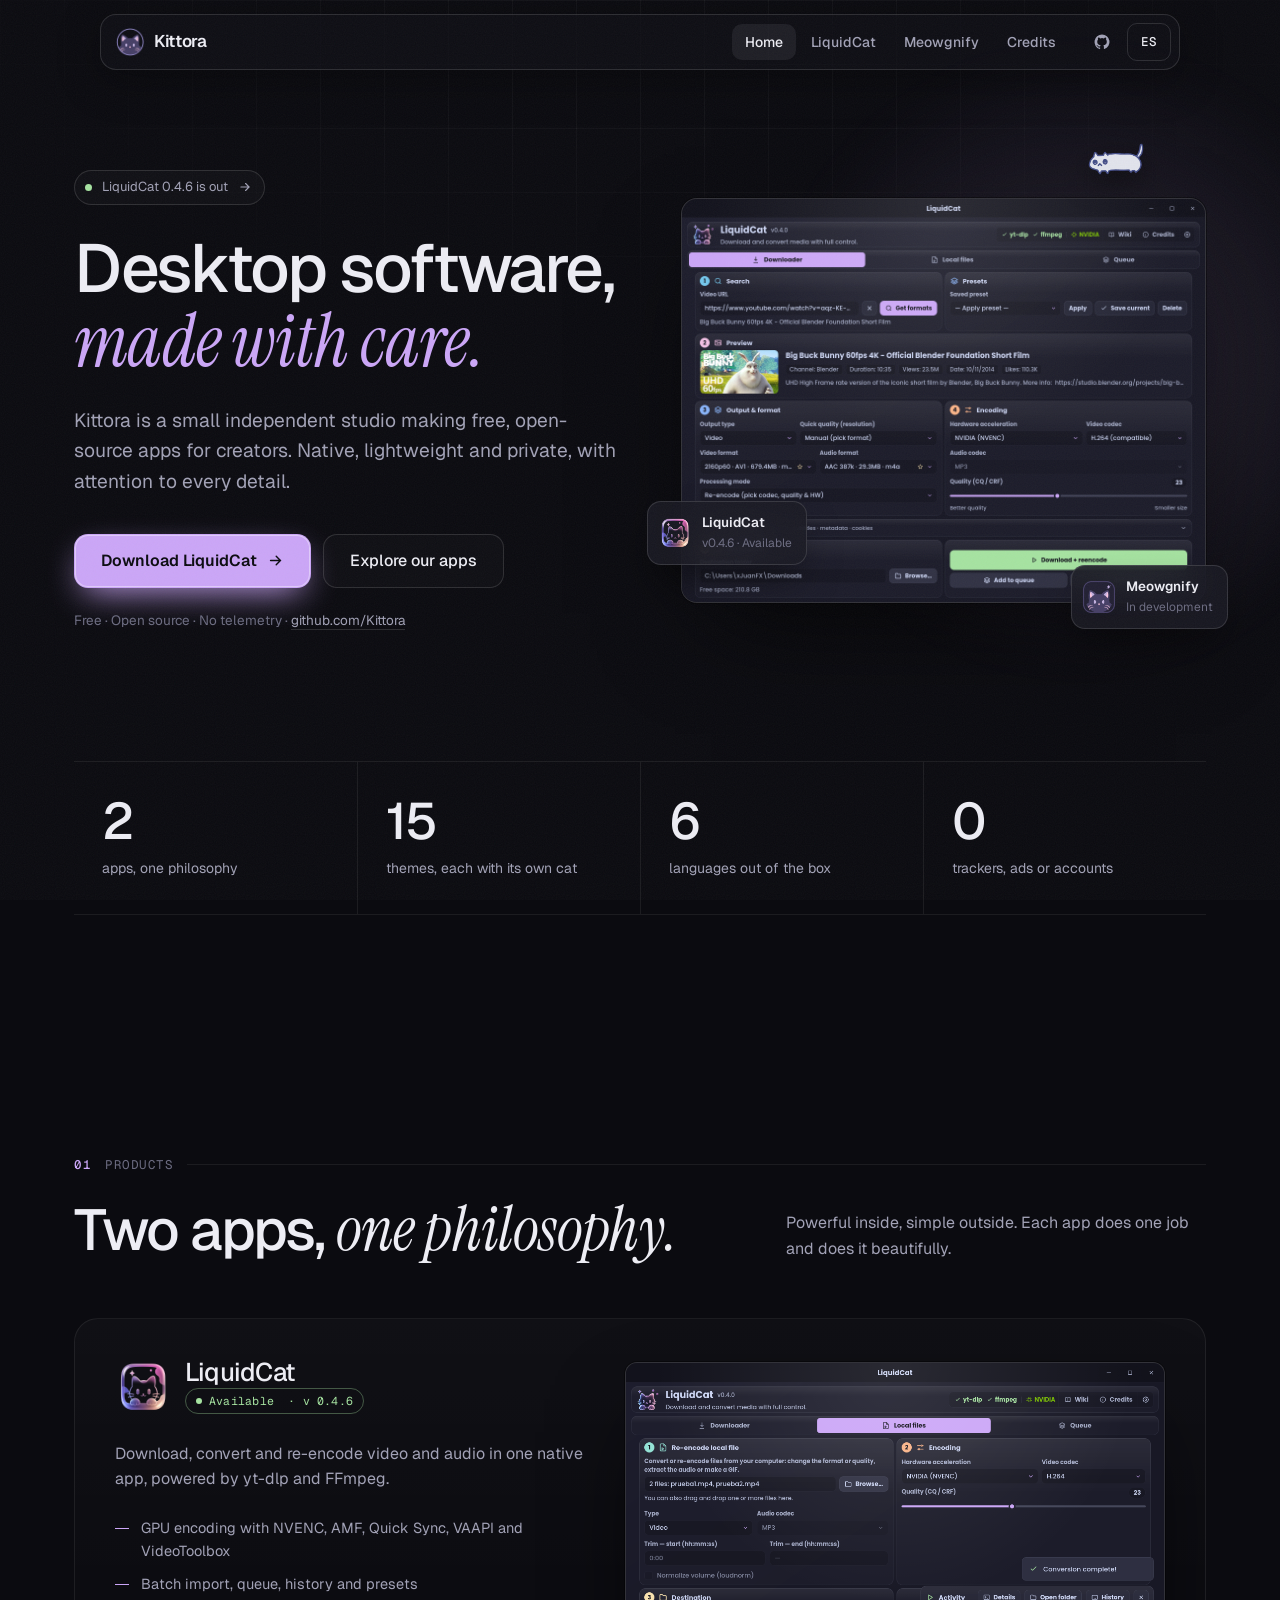
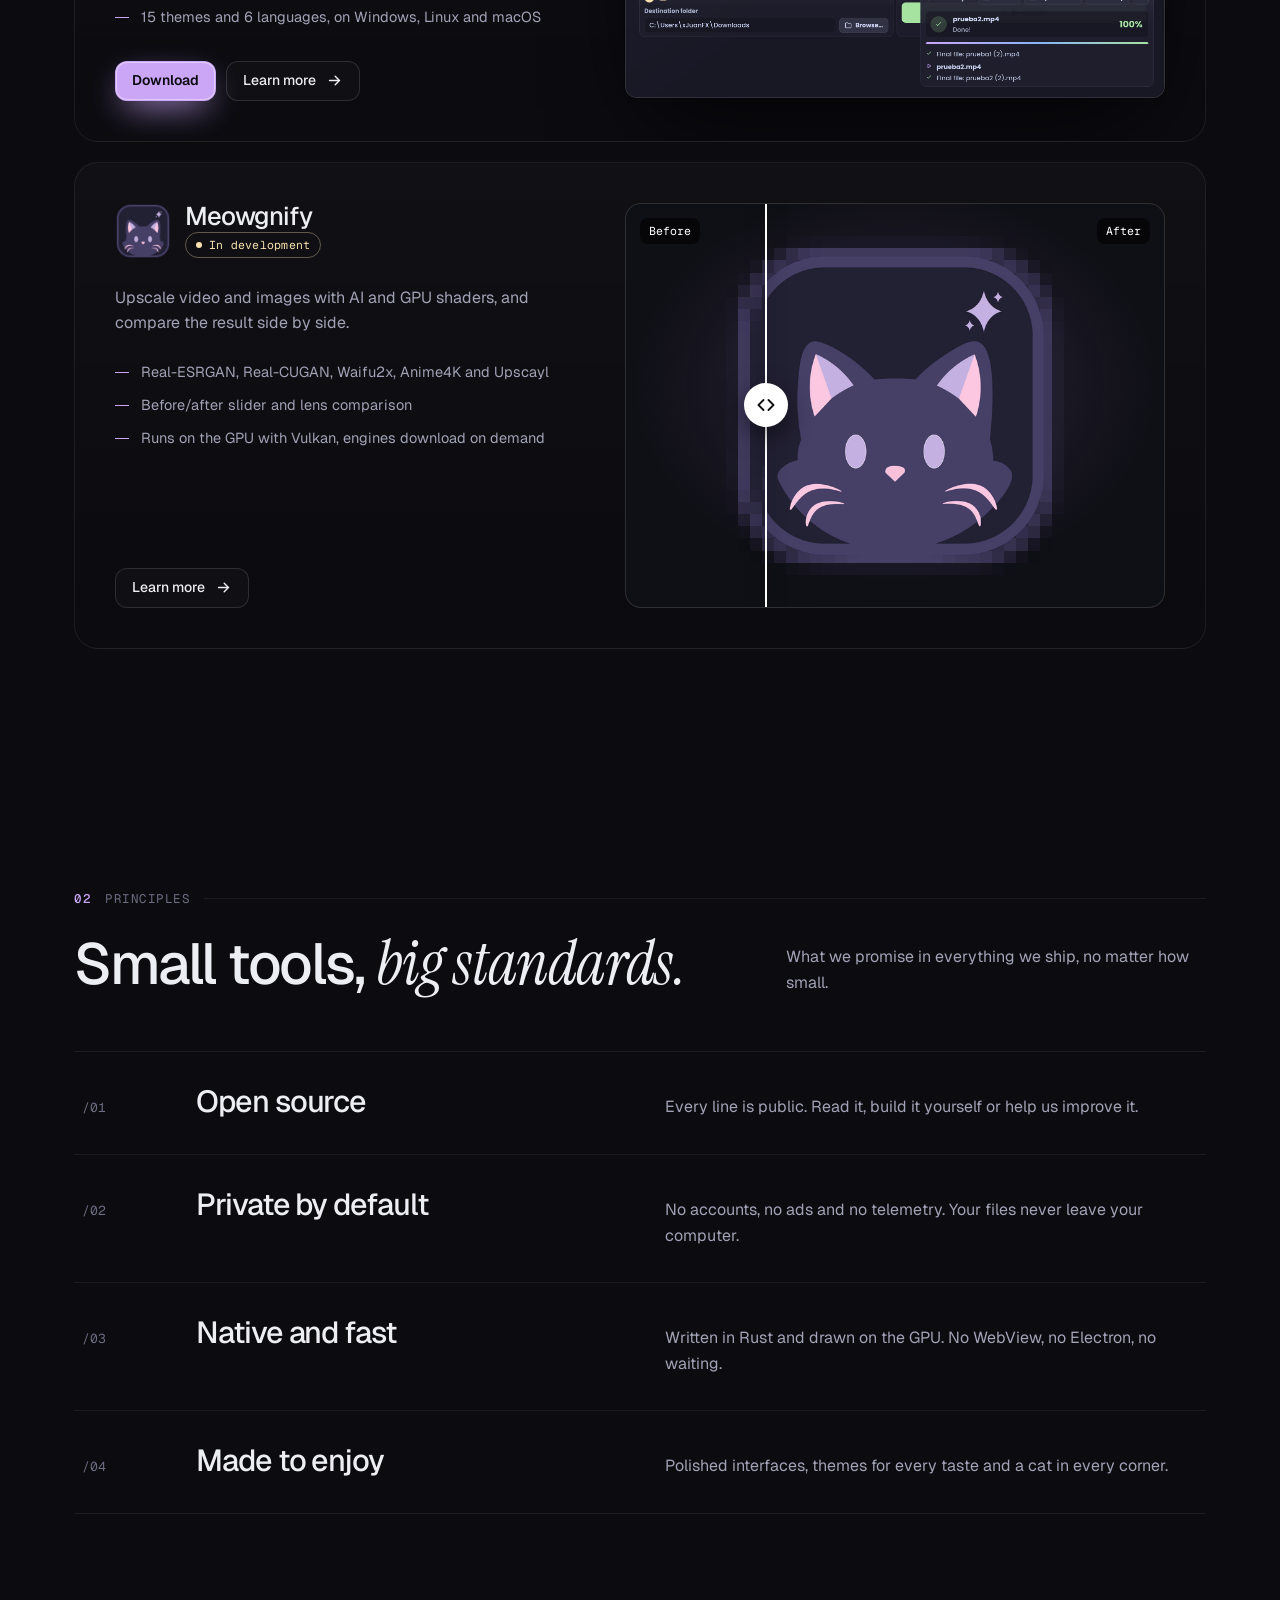
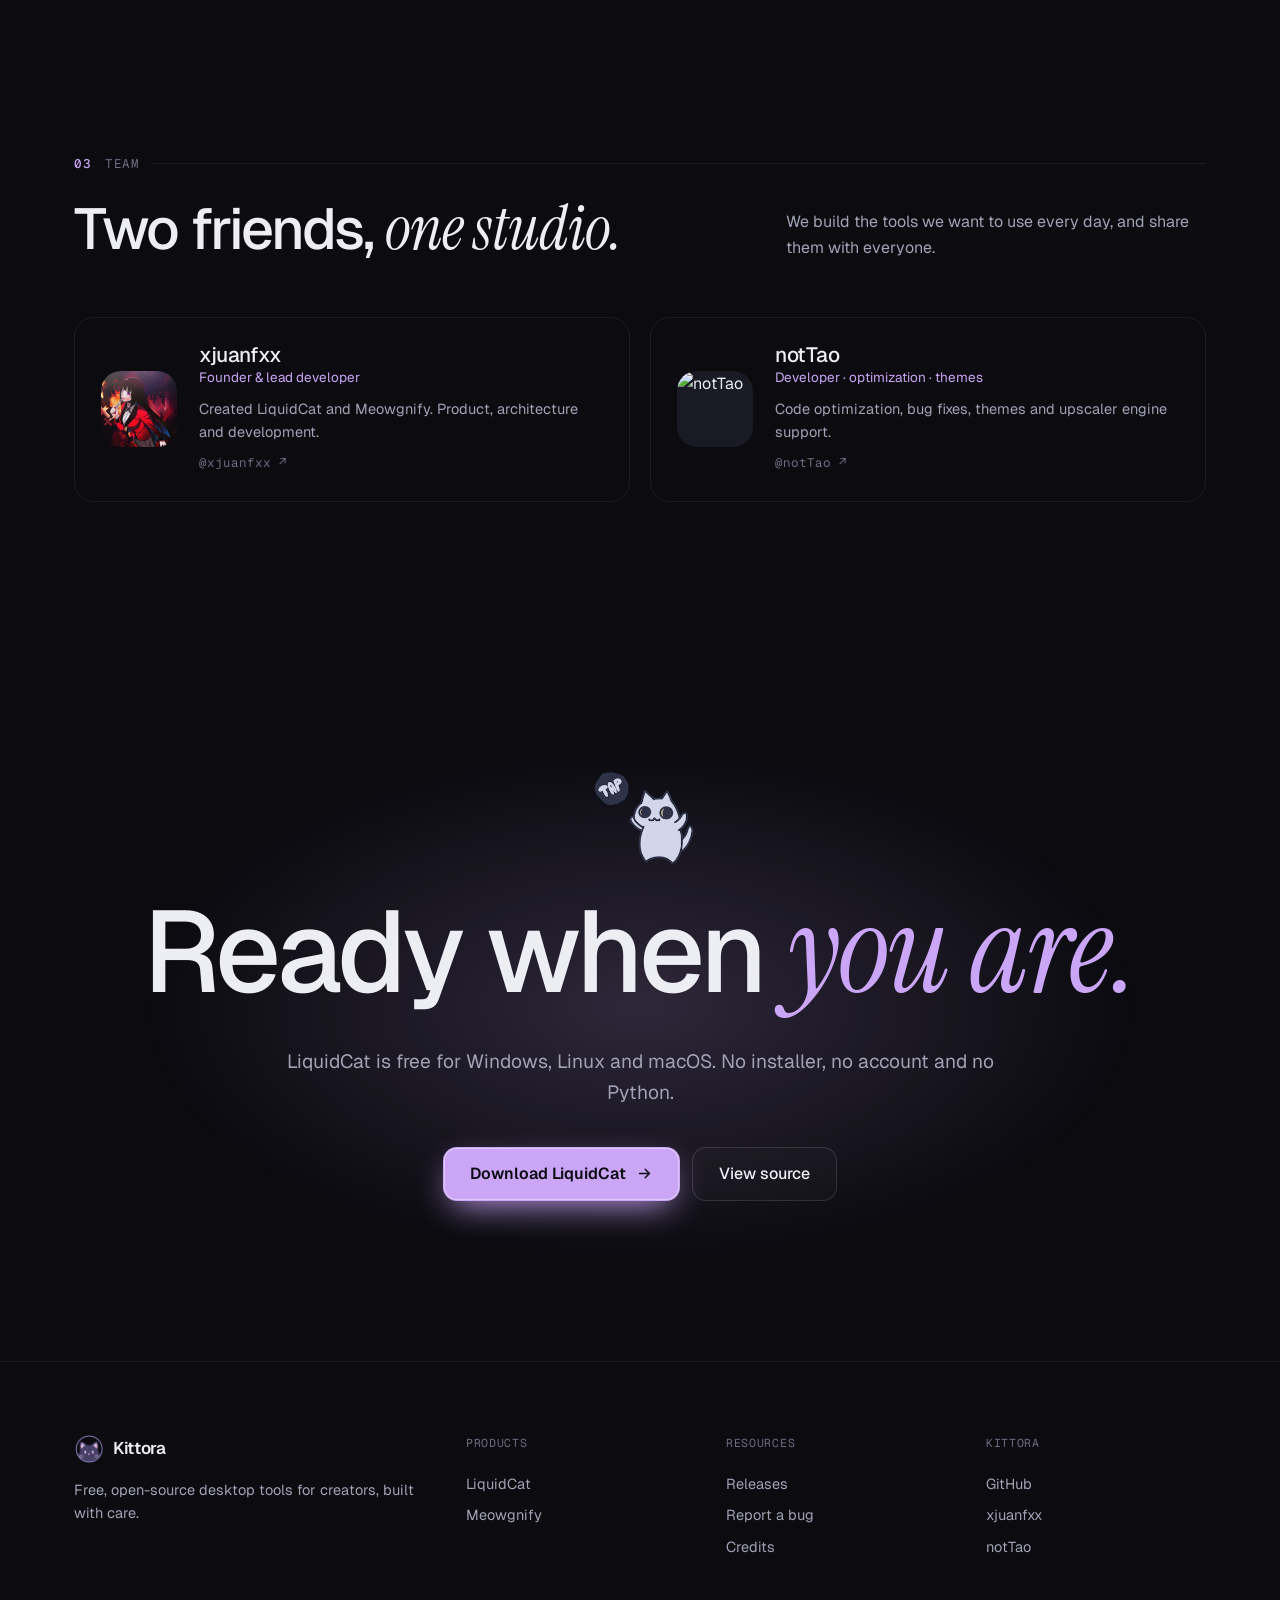
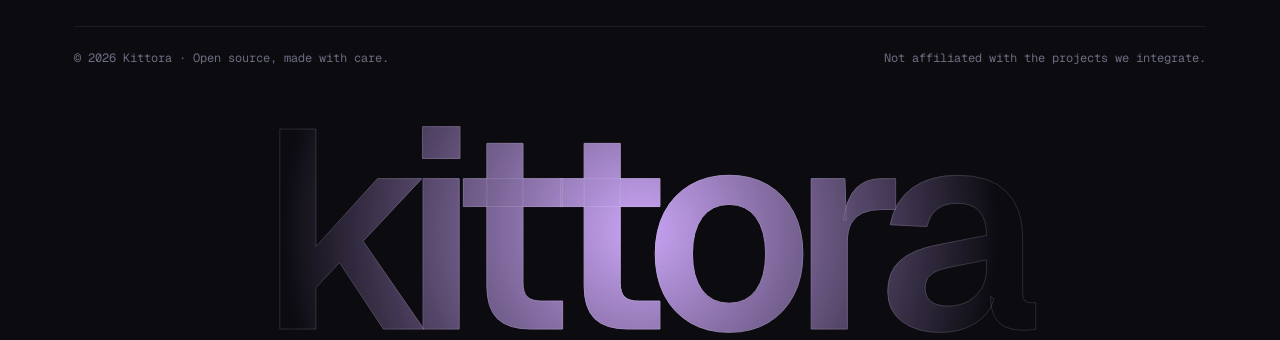
==== commit 11f6a47d: "Editorial redesign with spring animations - Geist + Instrument Serif type, fine grid, grain and a si" ====
--- a/index.html
+++ b/index.html
@@ -3,117 +3,138 @@
 <head>
   <meta charset="UTF-8">
   <meta name="viewport" content="width=device-width, initial-scale=1.0">
-  <title>Kittora — Useful, beautiful desktop software</title>
-  <meta name="description" content="Kittora is a small studio building free, open-source desktop apps: LiquidCat (download & convert media) and Meowgnify (AI upscaler, in development).">
+  <title>Kittora — Desktop software, made with care</title>
+  <meta name="description" content="Kittora is a small independent studio making free, open-source desktop apps: LiquidCat (download & convert media) and Meowgnify (AI upscaler, in development).">
   <link rel="canonical" href="https://www.kittora.dev/">
-  <meta name="theme-color" content="#181825">
+  <meta name="theme-color" content="#0b0b10">
   <meta property="og:type" content="website">
   <meta property="og:site_name" content="Kittora">
-  <meta property="og:title" content="Kittora — Useful, beautiful desktop software">
-  <meta property="og:description" content="Free, open-source desktop apps built with care. Native, lightweight and without telemetry.">
+  <meta property="og:title" content="Kittora — Desktop software, made with care">
+  <meta property="og:description" content="Free, open-source desktop apps. Native, lightweight and without telemetry.">
   <meta property="og:url" content="https://www.kittora.dev/">
   <meta property="og:image" content="https://www.kittora.dev/images/Kittora-Logo.png">
   <meta name="twitter:card" content="summary">
   <link rel="icon" href="/images/Kittora-Logo.png">
   <link rel="stylesheet" href="/style.css">
+  <script>document.documentElement.classList.add("js");try{var a=localStorage.getItem("kittora_accent");if(a)document.documentElement.style.setProperty("--accent",a)}catch(e){}</script>
 </head>
-<body data-title-es="Kittora — Software de escritorio útil y bonito">
+<body data-title-es="Kittora — Software de escritorio hecho con cariño">
+  <div class="progress" aria-hidden="true"></div>
   <nav class="nav"><div class="nav-inner">
-    <a class="brand" href="/"><img src="/images/KittoraLogo2.png" alt=""><span>Kitt<b>ora</b></span></a>
-    <button class="nav-toggle" aria-label="Menu">☰</button>
+    <a class="brand" href="/"><img src="/images/KittoraLogo2.png" alt="">Kittora</a>
     <div class="nav-links">
+      <span class="nav-ind" aria-hidden="true"></span>
       <a href="/" class="active" data-i18n="nav.home">Home</a>
       <a href="/liquidcat/" data-i18n="nav.liquidcat">LiquidCat</a>
       <a href="/meowgnify/" data-i18n="nav.meowgnify">Meowgnify</a>
       <a href="/credits/" data-i18n="nav.credits">Credits</a>
-      <a class="nav-gh" href="https://github.com/Kittora" target="_blank" rel="noopener"><svg viewBox="0 0 24 24" fill="currentColor" aria-hidden="true"><path d="M12 2a10 10 0 0 0-3.16 19.49c.5.09.68-.22.68-.48v-1.7c-2.78.6-3.37-1.34-3.37-1.34-.45-1.16-1.11-1.47-1.11-1.47-.91-.62.07-.6.07-.6 1 .07 1.53 1.03 1.53 1.03.9 1.53 2.36 1.09 2.94.83.09-.65.35-1.09.63-1.34-2.22-.25-4.55-1.11-4.55-4.94 0-1.09.39-1.98 1.03-2.68-.1-.25-.45-1.27.1-2.65 0 0 .84-.27 2.75 1.02a9.6 9.6 0 0 1 5 0c1.91-1.29 2.75-1.02 2.75-1.02.55 1.38.2 2.4.1 2.65.64.7 1.03 1.59 1.03 2.68 0 3.84-2.34 4.68-4.57 4.93.36.31.68.92.68 1.85v2.74c0 .27.18.58.69.48A10 10 0 0 0 12 2Z"/></svg> GitHub</a>
-      <button class="lang-btn" id="langBtn" aria-label="Language / Idioma">ES</button>
+    </div>
+    <div class="nav-actions">
+      <a class="icon-btn gh-link" href="https://github.com/Kittora" target="_blank" rel="noopener" aria-label="GitHub"><svg viewBox="0 0 24 24" fill="currentColor" aria-hidden="true"><path d="M12 2a10 10 0 0 0-3.16 19.49c.5.09.68-.22.68-.48v-1.7c-2.78.6-3.37-1.34-3.37-1.34-.45-1.16-1.11-1.47-1.11-1.47-.91-.62.07-.6.07-.6 1 .07 1.53 1.03 1.53 1.03.9 1.53 2.36 1.09 2.94.83.09-.65.35-1.09.63-1.34-2.22-.25-4.55-1.11-4.55-4.94 0-1.09.39-1.98 1.03-2.68-.1-.25-.45-1.27.1-2.65 0 0 .84-.27 2.75 1.02a9.6 9.6 0 0 1 5 0c1.91-1.29 2.75-1.02 2.75-1.02.55 1.38.2 2.4.1 2.65.64.7 1.03 1.59 1.03 2.68 0 3.84-2.34 4.68-4.57 4.93.36.31.68.92.68 1.85v2.74c0 .27.18.58.69.48A10 10 0 0 0 12 2Z"/></svg></a>
+      <button class="lang-btn" id="langBtn" aria-label="Language / Idioma"><span>ES</span></button>
+      <button class="burger" aria-label="Menu" aria-expanded="false"><span></span><span></span></button>
     </div>
   </div></nav>
 
   <main>
   <header class="hero">
-    <div class="blob b1"></div><div class="blob b2"></div><div class="blob b3"></div>
-    <img class="mascot m-left" src="/images/melted_cat.gif" alt="" aria-hidden="true">
-    <img class="mascot m-right" src="/images/flying-cat.gif" alt="" aria-hidden="true">
-    <img class="hero-logo brandmark" src="/images/Kittora-Logo.png" alt="Kittora — Code. Create. Purr.">
-    <h1 data-i18n="home.h1">Useful, beautiful desktop software.</h1>
-    <p class="lede" data-i18n="home.lede">Kittora is a small independent studio making free, open-source apps for creators. Native, lightweight and without telemetry, built with attention to detail.</p>
-    <div class="hero-cta">
-      <a class="btn btn-primary btn-lg" href="#products" data-i18n="home.cta_products">Explore our apps</a>
-      <a class="btn btn-ghost btn-lg" href="https://github.com/Kittora" target="_blank" rel="noopener"><svg viewBox="0 0 24 24" fill="currentColor" aria-hidden="true"><path d="M12 2a10 10 0 0 0-3.16 19.49c.5.09.68-.22.68-.48v-1.7c-2.78.6-3.37-1.34-3.37-1.34-.45-1.16-1.11-1.47-1.11-1.47-.91-.62.07-.6.07-.6 1 .07 1.53 1.03 1.53 1.03.9 1.53 2.36 1.09 2.94.83.09-.65.35-1.09.63-1.34-2.22-.25-4.55-1.11-4.55-4.94 0-1.09.39-1.98 1.03-2.68-.1-.25-.45-1.27.1-2.65 0 0 .84-.27 2.75 1.02a9.6 9.6 0 0 1 5 0c1.91-1.29 2.75-1.02 2.75-1.02.55 1.38.2 2.4.1 2.65.64.7 1.03 1.59 1.03 2.68 0 3.84-2.34 4.68-4.57 4.93.36.31.68.92.68 1.85v2.74c0 .27.18.58.69.48A10 10 0 0 0 12 2Z"/></svg> <span data-i18n="btn.github_follow">Follow on GitHub</span></a>
-    </div>
-    <div class="hero-badges">
-      <span class="badge" data-i18n="badge.oss">Open source</span>
-      <span class="badge" data-i18n="badge.free">Free, no ads</span>
-      <span class="badge" data-i18n="badge.notelemetry">No telemetry</span>
-      <span class="badge">Windows · Linux · macOS</span>
+    <div class="hero-glow" aria-hidden="true"></div>
+    <div class="wrap hero-grid">
+      <div>
+        <a class="kicker fade-in" style="--d:.05s" href="/liquidcat/"><span class="dot"></span><span data-i18n-html="home.kicker">LiquidCat <span data-version>0.4.6</span> is out</span><svg class="arrow" width="14" height="14" viewBox="0 0 24 24" fill="none" stroke="currentColor" stroke-width="2" stroke-linecap="round" aria-hidden="true"><path d="M5 12h14M13 6l6 6-6 6"/></svg></a>
+        <h1 class="display lines" data-i18n-html="home.h1"><span class="line"><span>Desktop software,</span></span><span class="line"><span><span class="serif accent">made with care.</span></span></span></h1>
+        <p class="lede fade-in" style="--d:.5s" data-i18n="home.lede">Kittora is a small independent studio making free, open-source apps for creators. Native, lightweight and private, with attention to every detail.</p>
+        <div class="hero-cta fade-in" style="--d:.65s">
+          <a class="btn btn-primary btn-lg" href="/liquidcat/#download" data-magnetic><span data-i18n="lc.dl_btn">Download LiquidCat</span><svg class="arrow" viewBox="0 0 24 24" fill="none" stroke="currentColor" stroke-width="2" stroke-linecap="round" aria-hidden="true"><path d="M5 12h14M13 6l6 6-6 6"/></svg></a>
+          <a class="btn btn-ghost btn-lg" href="#products" data-i18n="home.cta_products">Explore our apps</a>
+        </div>
+        <p class="hero-note fade-in" style="--d:.8s"><span data-i18n="home.note">Free · Open source · No telemetry ·</span> <a href="https://github.com/Kittora" target="_blank" rel="noopener">github.com/Kittora</a></p>
+      </div>
+      <div class="stage fade-in" style="--d:.3s" data-tilt>
+        <img class="peek" src="/images/stretch-cat.gif" alt="" aria-hidden="true">
+        <div class="window"><img src="/images/liquidcat/downloader.png" alt="LiquidCat downloading a video" width="1060" height="816"></div>
+        <div class="float-chip c1"><img src="/images/LiquidCat-Logo.png" alt=""><div><b>LiquidCat</b><span>v<span data-version>0.4.6</span> · <span data-i18n="status.available">Available</span></span></div></div>
+        <div class="float-chip c2"><img src="/images/Meowgnify-Logo.png" alt=""><div><b>Meowgnify</b><span data-i18n="status.dev">In development</span></div></div>
+      </div>
     </div>
   </header>
+
+  <section class="section tight">
+    <div class="wrap">
+      <div class="stats">
+        <div class="stat" data-reveal><div class="num"><span data-count="2">2</span></div><p data-i18n="stat.apps">apps, one philosophy</p></div>
+        <div class="stat" data-reveal><div class="num"><span data-count="15">15</span></div><p data-i18n="stat.themes">themes, each with its own cat</p></div>
+        <div class="stat" data-reveal><div class="num"><span data-count="6">6</span></div><p data-i18n="stat.langs">languages out of the box</p></div>
+        <div class="stat" data-reveal><div class="num"><span data-count="0">0</span></div><p data-i18n="stat.trackers">trackers, ads or accounts</p></div>
+      </div>
+    </div>
+  </section>
 
   <!-- Productos -->
   <section class="section" id="products">
     <div class="wrap">
-      <div class="section-head reveal">
-        <div class="eyebrow" data-i18n="home.products_eyebrow">Products</div>
-        <h2 data-i18n-html="home.products_h">Two apps, <span class="hl">one philosophy</span></h2>
-        <p data-i18n="home.products_sub">Powerful inside, simple outside.</p>
+      <div class="label" data-reveal><b>01</b><span data-i18n="home.products_label">Products</span></div>
+      <div class="sec-head">
+        <h2 class="h2" data-reveal data-i18n-html="home.products_h">Two apps, <span class="serif">one philosophy.</span></h2>
+        <p data-reveal data-i18n="home.products_sub">Powerful inside, simple outside. Each app does one job and does it beautifully.</p>
       </div>
-      <div class="grid c2">
-        <article class="card product reveal">
-          <div class="product-top">
-            <img src="/images/LiquidCat-Logo.png" alt="LiquidCat logo">
-            <div>
-              <h3>LiquidCat</h3>
-              <span class="status ok"><span data-i18n="status.available">Available</span>&nbsp;· v<span data-version>0.4.6</span></span>
+      <div class="products">
+        <article class="product" data-reveal>
+          <div class="product-info">
+            <div class="product-id"><img src="/images/LiquidCat-Logo.png" alt=""><div><h3>LiquidCat</h3><span class="status ok"><span data-i18n="status.available">Available</span>&nbsp;· v<span data-version>0.4.6</span></span></div></div>
+            <p data-i18n="home.lc_p">Download, convert and re-encode video and audio in one native app, powered by yt-dlp and FFmpeg.</p>
+            <ul data-i18n-html="home.lc_list">
+              <li>GPU encoding with NVENC, AMF, Quick Sync, VAAPI and VideoToolbox</li>
+              <li>Batch import, queue, history and presets</li>
+              <li>15 themes and 6 languages, on Windows, Linux and macOS</li>
+            </ul>
+            <div class="actions">
+              <a class="btn btn-primary btn-sm" href="/liquidcat/#download" data-i18n="btn.download">Download</a>
+              <a class="btn btn-ghost btn-sm" href="/liquidcat/"><span data-i18n="btn.learn">Learn more</span><svg class="arrow" viewBox="0 0 24 24" fill="none" stroke="currentColor" stroke-width="2" stroke-linecap="round" aria-hidden="true"><path d="M5 12h14M13 6l6 6-6 6"/></svg></a>
             </div>
           </div>
-          <p data-i18n="home.lc_p">Download, convert and re-encode video and audio in one native Rust app. Powered by yt-dlp and FFmpeg, with GPU acceleration, a job queue, 15 themes and 6 languages.</p>
-          <div class="tags">
-            <span class="tag" data-i18n="tag.download">Download</span>
-            <span class="tag" data-i18n="tag.convert">Convert</span>
-            <span class="tag" data-i18n="tag.gpu">GPU encoding</span>
-            <span class="tag">Windows · Linux · macOS</span>
-          </div>
-          <div class="actions">
-            <a class="btn btn-primary" href="/liquidcat/#download" data-i18n="lc.dl_btn">Download LiquidCat</a>
-            <a class="btn btn-ghost" href="/liquidcat/" data-i18n="btn.learn">Learn more</a>
-          </div>
+          <div class="product-visual stage" data-tilt><div class="window"><img src="/images/liquidcat/converter.png" alt="LiquidCat converting local files" loading="lazy" width="1060" height="657"></div></div>
         </article>
-        <article class="card product reveal">
-          <div class="product-top">
-            <img src="/images/Meowgnify-Logo.png" alt="Meowgnify logo">
-            <div>
-              <h3>Meowgnify</h3>
-              <span class="status dev" data-i18n="status.dev">In development</span>
+        <article class="product" data-reveal>
+          <div class="product-info">
+            <div class="product-id"><img src="/images/Meowgnify-Logo.png" alt=""><div><h3>Meowgnify</h3><span class="status dev" data-i18n="status.dev">In development</span></div></div>
+            <p data-i18n="home.mw_p">Upscale video and images with AI and GPU shaders, and compare the result side by side.</p>
+            <ul data-i18n-html="home.mw_list">
+              <li>Real-ESRGAN, Real-CUGAN, Waifu2x, Anime4K and Upscayl</li>
+              <li>Before/after slider and lens comparison</li>
+              <li>Runs on the GPU with Vulkan, engines download on demand</li>
+            </ul>
+            <div class="actions">
+              <a class="btn btn-ghost btn-sm" href="/meowgnify/"><span data-i18n="btn.learn">Learn more</span><svg class="arrow" viewBox="0 0 24 24" fill="none" stroke="currentColor" stroke-width="2" stroke-linecap="round" aria-hidden="true"><path d="M5 12h14M13 6l6 6-6 6"/></svg></a>
             </div>
           </div>
-          <p data-i18n="home.mw_p">Upscale video and images with AI and GPU shaders: Real-ESRGAN, Real-CUGAN, Waifu2x, Anime4K and Upscayl, with a before/after comparison.</p>
-          <div class="tags">
-            <span class="tag" data-i18n="tag.upscale">AI upscaling</span>
-            <span class="tag" data-i18n="tag.vulkan">Vulkan GPU</span>
-            <span class="tag" data-i18n="tag.media">Images &amp; video</span>
-          </div>
-          <div class="actions">
-            <a class="btn btn-ghost" href="/meowgnify/" data-i18n="btn.learn">Learn more</a>
+          <div class="product-visual">
+            <div class="ba" data-ba data-src="/images/Meowgnify-Logo.png">
+              <canvas class="before" aria-hidden="true"></canvas>
+              <img class="after" src="/images/Meowgnify-Logo.png" alt="Meowgnify before and after comparison" loading="lazy">
+              <span class="tag l" data-i18n="ba.before">Before</span><span class="tag r" data-i18n="ba.after">After</span>
+              <div class="bar"></div>
+              <div class="knob"><svg viewBox="0 0 24 24" fill="none" stroke="currentColor" stroke-width="2.2" stroke-linecap="round" stroke-linejoin="round" aria-hidden="true"><path d="m9 6-6 6 6 6M15 6l6 6-6 6"/></svg></div>
+            </div>
           </div>
         </article>
       </div>
     </div>
   </section>
 
-  <!-- Valores -->
-  <section class="section alt">
+  <!-- Principios -->
+  <section class="section">
     <div class="wrap">
-      <div class="section-head reveal">
-        <div class="eyebrow" data-i18n="home.values_eyebrow">How we build</div>
-        <h2 data-i18n-html="home.values_h">Small tools, <span class="hl">made with care</span></h2>
+      <div class="label" data-reveal><b>02</b><span data-i18n="home.values_label">Principles</span></div>
+      <div class="sec-head">
+        <h2 class="h2" data-reveal data-i18n-html="home.values_h">Small tools, <span class="serif">big standards.</span></h2>
+        <p data-reveal data-i18n="home.values_sub">What we promise in everything we ship, no matter how small.</p>
       </div>
-      <div class="grid c4">
-        <div class="card value reveal"><div class="ic"><svg viewBox="0 0 24 24" fill="none" stroke="currentColor" stroke-width="2" stroke-linecap="round" stroke-linejoin="round"><path d="m16 18 6-6-6-6M8 6l-6 6 6 6"/></svg></div><div data-i18n-html="home.v1"><h3>Open source</h3><p>Every line is public. Read it, build it yourself or help improve it.</p></div></div>
-        <div class="card value reveal"><div class="ic"><svg viewBox="0 0 24 24" fill="none" stroke="currentColor" stroke-width="2" stroke-linecap="round" stroke-linejoin="round"><path d="M12 22s8-4 8-10V5l-8-3-8 3v7c0 6 8 10 8 10z"/></svg></div><div data-i18n-html="home.v2"><h3>Private by default</h3><p>No accounts, no ads and no telemetry. Your files never leave your computer.</p></div></div>
-        <div class="card value reveal"><div class="ic"><svg viewBox="0 0 24 24" fill="none" stroke="currentColor" stroke-width="2" stroke-linecap="round" stroke-linejoin="round"><path d="M13 2 3 14h9l-1 8 10-12h-9l1-8z"/></svg></div><div data-i18n-html="home.v3"><h3>Native &amp; fast</h3><p>Written in Rust, drawn on the GPU and light on memory. No WebView, no Electron.</p></div></div>
-        <div class="card value reveal"><div class="ic"><svg viewBox="0 0 24 24" fill="none" stroke="currentColor" stroke-width="2" stroke-linecap="round" stroke-linejoin="round"><path d="M12 3a9 9 0 1 0 0 18h1.5a1.5 1.5 0 0 0 0-3H12a2 2 0 0 1 0-4h2a7 7 0 0 0 0-14z"/><circle cx="7.5" cy="10" r="1"/><circle cx="9" cy="6.5" r="1"/><circle cx="14" cy="6.5" r="1"/><circle cx="17" cy="10" r="1"/></svg></div><div data-i18n-html="home.v4"><h3>Designed to enjoy</h3><p>Polished interfaces, themes for every taste and a cat in every corner.</p></div></div>
+      <div class="principles">
+        <div class="principle" data-reveal><span class="n">/01</span><h3 data-i18n="home.v1_h">Open source</h3><p data-i18n="home.v1_p">Every line is public. Read it, build it yourself or help us improve it.</p></div>
+        <div class="principle" data-reveal><span class="n">/02</span><h3 data-i18n="home.v2_h">Private by default</h3><p data-i18n="home.v2_p">No accounts, no ads and no telemetry. Your files never leave your computer.</p></div>
+        <div class="principle" data-reveal><span class="n">/03</span><h3 data-i18n="home.v3_h">Native and fast</h3><p data-i18n="home.v3_p">Written in Rust and drawn on the GPU. No WebView, no Electron, no waiting.</p></div>
+        <div class="principle" data-reveal><span class="n">/04</span><h3 data-i18n="home.v4_h">Made to enjoy</h3><p data-i18n="home.v4_p">Polished interfaces, themes for every taste and a cat in every corner.</p></div>
       </div>
     </div>
   </section>
@@ -121,72 +142,49 @@
   <!-- Equipo -->
   <section class="section">
     <div class="wrap">
-      <div class="section-head reveal">
-        <div class="eyebrow" data-i18n="home.team_eyebrow">Team</div>
-        <h2 data-i18n-html="home.team_h">The people <span class="hl">behind Kittora</span></h2>
-        <p data-i18n="home.team_sub">Two friends building software people use every day.</p>
+      <div class="label" data-reveal><b>03</b><span data-i18n="home.team_label">Team</span></div>
+      <div class="sec-head">
+        <h2 class="h2" data-reveal data-i18n-html="home.team_h">Two friends, <span class="serif">one studio.</span></h2>
+        <p data-reveal data-i18n="home.team_sub">We build the tools we want to use every day, and share them with everyone.</p>
       </div>
-      <div class="people">
-        <div class="person reveal">
-          <div class="avatar"><img src="/images/juanfx.png" alt="xjuanfxx" loading="lazy"></div>
-          <h3>xjuanfxx</h3>
-          <div class="who" data-i18n="team.xjuan_role">Founder &amp; lead developer</div>
-          <p data-i18n="team.xjuan_p">Created LiquidCat and Meowgnify. Product idea, architecture and development.</p>
-          <a class="btn btn-ghost" href="https://github.com/xjuanfxx" target="_blank" rel="noopener">@xjuanfxx</a>
+      <div class="team">
+        <div class="member" data-reveal>
+          <div class="av"><img src="/images/juanfx.png" alt="xjuanfxx" loading="lazy"></div>
+          <div><h3>xjuanfxx</h3><div class="role" data-i18n="team.xjuan_role">Founder &amp; lead developer</div><p data-i18n="team.xjuan_p">Created LiquidCat and Meowgnify. Product, architecture and development.</p><a class="gh" href="https://github.com/xjuanfxx" target="_blank" rel="noopener">@xjuanfxx ↗</a></div>
         </div>
-        <div class="person reveal">
-          <div class="avatar"><img src="https://github.com/notTao.png?size=192" alt="notTao" loading="lazy"></div>
-          <h3>notTao</h3>
-          <div class="who" data-i18n="team.notao_role">Developer · optimization · themes</div>
-          <p data-i18n="team.notao_p">Code optimization, bug fixes, themes and upscaler engine support.</p>
-          <a class="btn btn-ghost" href="https://github.com/notTao" target="_blank" rel="noopener">@notTao</a>
+        <div class="member" data-reveal>
+          <div class="av"><img src="https://github.com/notTao.png?size=192" alt="notTao" loading="lazy"></div>
+          <div><h3>notTao</h3><div class="role" data-i18n="team.notao_role">Developer · optimization · themes</div><p data-i18n="team.notao_p">Code optimization, bug fixes, themes and upscaler engine support.</p><a class="gh" href="https://github.com/notTao" target="_blank" rel="noopener">@notTao ↗</a></div>
         </div>
       </div>
     </div>
   </section>
 
-  <!-- CTA -->
-  <section class="section cta-band">
+  <section class="final">
     <div class="wrap">
-      <div class="card reveal">
-        <img class="cta-cat" src="/images/tap-tap-cat.gif" alt="" aria-hidden="true">
-        <h2 data-i18n="home.cta_h">Give LiquidCat a try</h2>
-        <p data-i18n="home.cta_p">Free for Windows, Linux and macOS. No installer, no account, no Python.</p>
-        <div class="actions">
-          <a class="btn btn-primary btn-lg" href="/liquidcat/#download" data-i18n="lc.dl_btn">Download LiquidCat</a>
-          <a class="btn btn-ghost btn-lg" href="https://github.com/Kittora/LiquidCat" target="_blank" rel="noopener" data-i18n="btn.source">View source</a>
-        </div>
+      <img class="cat" src="/images/tap-tap-cat.gif" alt="" aria-hidden="true" data-reveal="pop">
+      <h2 class="display" data-reveal data-i18n-html="home.cta_h">Ready when <span class="serif accent">you are.</span></h2>
+      <p class="lede" data-reveal data-i18n="home.cta_p">LiquidCat is free for Windows, Linux and macOS. No installer, no account and no Python.</p>
+      <div class="actions" data-reveal>
+        <a class="btn btn-primary btn-lg" href="/liquidcat/#download" data-magnetic><span data-i18n="lc.dl_btn">Download LiquidCat</span><svg class="arrow" viewBox="0 0 24 24" fill="none" stroke="currentColor" stroke-width="2" stroke-linecap="round" aria-hidden="true"><path d="M5 12h14M13 6l6 6-6 6"/></svg></a>
+        <a class="btn btn-ghost btn-lg" href="https://github.com/Kittora/LiquidCat" target="_blank" rel="noopener" data-i18n="btn.source">View source</a>
       </div>
     </div>
   </section>
   </main>
 
-  <footer><div class="foot-inner">
-    <div class="foot-about">
-      <a class="foot-brand" href="/"><img src="/images/KittoraLogo2.png" alt="">Kittora</a>
-      <p data-i18n="foot.tagline">Free, open-source desktop tools for creators, built with care.</p>
+  <footer><div class="wrap">
+    <div class="foot">
+      <div class="foot-about"><a class="brand" href="/"><img src="/images/KittoraLogo2.png" alt="">Kittora</a><p data-i18n="foot.tagline">Free, open-source desktop tools for creators, built with care.</p></div>
+      <div class="foot-col"><h4 data-i18n="foot.products">Products</h4><a href="/liquidcat/">LiquidCat</a><a href="/meowgnify/">Meowgnify</a></div>
+      <div class="foot-col"><h4 data-i18n="foot.resources">Resources</h4><a href="https://github.com/Kittora/LiquidCat/releases" target="_blank" rel="noopener" data-i18n="foot.releases">Releases</a><a href="https://github.com/Kittora/LiquidCat/issues" target="_blank" rel="noopener" data-i18n="foot.bug">Report a bug</a><a href="/credits/" data-i18n="nav.credits">Credits</a></div>
+      <div class="foot-col"><h4>Kittora</h4><a href="https://github.com/Kittora" target="_blank" rel="noopener">GitHub</a><a href="https://github.com/xjuanfxx" target="_blank" rel="noopener">xjuanfxx</a><a href="https://github.com/notTao" target="_blank" rel="noopener">notTao</a></div>
     </div>
-    <div class="foot-col">
-      <h4 data-i18n="foot.products">Products</h4>
-      <a href="/liquidcat/">LiquidCat</a>
-      <a href="/meowgnify/">Meowgnify</a>
-    </div>
-    <div class="foot-col">
-      <h4 data-i18n="foot.resources">Resources</h4>
-      <a href="https://github.com/Kittora/LiquidCat/releases" target="_blank" rel="noopener" data-i18n="foot.releases">Releases</a>
-      <a href="https://github.com/Kittora/LiquidCat/issues" target="_blank" rel="noopener" data-i18n="foot.bug">Report a bug</a>
-      <a href="/credits/" data-i18n="nav.credits">Credits</a>
-    </div>
-    <div class="foot-col">
-      <h4>Kittora</h4>
-      <a href="https://github.com/Kittora" target="_blank" rel="noopener">GitHub</a>
-      <a href="https://github.com/xjuanfxx" target="_blank" rel="noopener">xjuanfxx</a>
-      <a href="https://github.com/notTao" target="_blank" rel="noopener">notTao</a>
-    </div>
-    <div class="foot-note"><span data-i18n="foot.note">© 2026 Kittora. All products are open source.</span><span data-i18n="foot.legal">Not affiliated with the projects we integrate.</span></div>
+    <div class="foot-bottom"><span data-i18n="foot.note">© 2026 Kittora · Open source, made with care.</span><span data-i18n="foot.legal">Not affiliated with the projects we integrate.</span></div>
+    <div class="wordmark" aria-hidden="true">kittora</div>
   </div></footer>
 
-  <div class="lightbox" id="lightbox"><img src="" alt=""></div>
+  <div class="lightbox" id="lightbox"><img alt=""><button class="close" aria-label="Close"><svg viewBox="0 0 24 24" fill="none" stroke="currentColor" stroke-width="2" stroke-linecap="round" aria-hidden="true"><path d="M6 6l12 12M18 6 6 18"/></svg></button></div>
   <script src="/script.js"></script>
 </body>
 </html>
--- a/style.css
+++ b/style.css
@@ -1,338 +1,606 @@
 /* ============================================================
-   Kittora — sitio web  ·  Tema Catppuccin Mocha
+   Kittora — sitio web
+   Diseño editorial oscuro: tipografía Geist + Instrument Serif,
+   líneas finas, un único acento (cambia con el gato elegido) y
+   animaciones con física de muelle.
    ============================================================ */
-@import url('https://fonts.googleapis.com/css2?family=Inter:wght@400;500;600;700&family=Quicksand:wght@600;700&display=swap');
+@import url('https://fonts.googleapis.com/css2?family=Geist:wght@400;500;600;700&family=Geist+Mono:wght@400;500&family=Instrument+Serif:ital@0;1&display=swap');
+
+/* El acento es una propiedad registrada para que cambie con transición
+   al elegir otro gato (ver el selector de temas). */
+@property --accent { syntax:'<color>'; inherits:true; initial-value:#cba6f7; }
 
 :root {
-  /* Catppuccin Mocha */
-  --crust:#11111b; --mantle:#181825; --base:#1e1e2e;
-  --surface0:#313244; --surface1:#45475a; --surface2:#585b70;
-  --overlay0:#6c7086; --overlay1:#7f849c;
-  --text:#cdd6f4; --subtext1:#bac2de; --subtext0:#a6adc8;
-  --blue:#89b4fa; --sapphire:#74c7ec; --sky:#89dceb; --teal:#94e2d5;
-  --green:#a6e3a1; --yellow:#f9e2af; --peach:#fab387; --maroon:#eba0ac;
-  --red:#f38ba8; --mauve:#cba6f7; --pink:#f5c2e7; --lavender:#b4befe;
-  --flamingo:#f2cdcd; --rosewater:#f5e0dc;
-
-  --accent:var(--mauve);
-  --accent-grad:linear-gradient(135deg, var(--lavender), var(--mauve) 45%, var(--pink));
-  --radius:16px; --radius-sm:10px;
-  --maxw:1120px;
-  --nav-h:64px;
-  --shadow:0 20px 50px rgba(0,0,0,.40);
-  --font-display:"Quicksand", "Inter", "Segoe UI Variable", "Segoe UI", system-ui, sans-serif;
-  --font-body:"Inter", "Segoe UI Variable", "Segoe UI", system-ui, -apple-system, sans-serif;
-}
-
+  --bg:#0b0b10; --bg-2:#101017; --panel:#14141c; --panel-2:#1a1a24;
+  --line:rgba(255,255,255,.07); --line-2:rgba(255,255,255,.13); --line-3:rgba(255,255,255,.22);
+  --text:#ededf4; --muted:#a2a2b6; --dim:#6d6d82;
+  --accent:#cba6f7;
+  --accent-soft:color-mix(in srgb, var(--accent) 14%, transparent);
+  --accent-line:color-mix(in srgb, var(--accent) 45%, transparent);
+  --ink:#0b0b10;
+  --ok:#a6e3a1; --warn:#f9e2af;
+
+  --sans:"Geist", "Segoe UI Variable", system-ui, -apple-system, sans-serif;
+  --serif:"Instrument Serif", Georgia, serif;
+  --mono:"Geist Mono", "Cascadia Mono", Consolas, monospace;
+
+  --maxw:1180px;
+  --r:18px; --r-sm:12px;
+
+  /* Curvas: --spring rebota (~20 %), --soft apenas se pasa. Respaldo con
+     cubic-bezier para navegadores sin linear(). */
+  --spring:cubic-bezier(.34,1.56,.64,1);
+  --soft:cubic-bezier(.22,1.2,.36,1);
+  --out:cubic-bezier(.16,1,.3,1);
+  --t-spring:.9s; --t-soft:.6s;
+}
+@supports (transition-timing-function: linear(0, 1)) {
+  :root {
+    --spring:linear(0, .051, .179, .354, .545, .731, .894, 1.026, 1.12, 1.179, 1.205, 1.205, 1.185, 1.152, 1.113, 1.074, 1.037, 1.007, .983, .968, .959, .957, .959, .965, .973, .981, .989, .996, 1.001, 1.005, 1.008, 1.009, 1.009, 1.008, 1.006, 1.005, 1.003, 1.002, 1, .999, 1);
+    --soft:linear(0, .017, .062, .127, .203, .286, .371, .455, .535, .609, .677, .738, .792, .839, .879, .912, .94, .963, .981, .995, 1.005, 1.013, 1.018, 1.021, 1.023, 1.023, 1.023, 1.022, 1.02, 1.019, 1.017, 1.015, 1.013, 1.011, 1.009, 1.008, 1.006, 1.005, 1.004, 1.003, 1);
+  }
+}
+
+html { transition:--accent .8s var(--out); }
 * { box-sizing:border-box; margin:0; padding:0; }
-html { scroll-behavior:smooth; scroll-padding-top:calc(var(--nav-h) + 16px); }
-
+html { scroll-behavior:smooth; scroll-padding-top:96px; }
 body {
-  font-family:var(--font-body);
-  color:var(--text);
-  background:var(--base);
-  line-height:1.6;
-  min-height:100vh;
-  overflow-x:hidden;
-  -webkit-font-smoothing:antialiased;
-}
-
-/* Aura de fondo (glow tipo logo liquid glass) */
+  font-family:var(--sans); color:var(--text); background:var(--bg);
+  line-height:1.6; font-size:16px; min-height:100vh; overflow-x:clip;
+  -webkit-font-smoothing:antialiased; text-rendering:optimizeLegibility;
+}
+/* Rejilla fina que se desvanece y grano muy suave encima de todo. */
 body::before {
-  content:"";
-  position:fixed; inset:0; z-index:-2; pointer-events:none;
-  background:
-    radial-gradient(60% 45% at 18% 0%,  rgba(180,190,254,.12), transparent 60%),
-    radial-gradient(55% 45% at 85% 8%,  rgba(245,194,231,.10), transparent 60%),
-    radial-gradient(70% 60% at 50% 110%, rgba(137,180,250,.08), transparent 60%);
-}
-
-a { color:var(--lavender); text-decoration:none; transition:color .15s ease; }
-a:hover { color:var(--pink); }
+  content:""; position:fixed; inset:0; z-index:-2; pointer-events:none;
+  background-image:
+    linear-gradient(var(--line) 1px, transparent 1px),
+    linear-gradient(90deg, var(--line) 1px, transparent 1px);
+  background-size:64px 64px;
+  mask-image:radial-gradient(ellipse 80% 55% at 50% 0%, #000 20%, transparent 75%);
+  opacity:.55;
+}
+body::after {
+  content:""; position:fixed; inset:0; z-index:200; pointer-events:none; opacity:.045;
+  background-image:url("data:image/svg+xml,%3Csvg xmlns='http://www.w3.org/2000/svg' width='160' height='160'%3E%3Cfilter id='n'%3E%3CfeTurbulence type='fractalNoise' baseFrequency='.9' numOctaves='2' stitchTiles='stitch'/%3E%3C/filter%3E%3Crect width='100%25' height='100%25' filter='url(%23n)'/%3E%3C/svg%3E");
+}
+::selection { background:var(--accent); color:var(--ink); }
+a { color:inherit; text-decoration:none; }
 img { max-width:100%; display:block; }
-:focus-visible { outline:2px solid var(--mauve); outline-offset:3px; border-radius:6px; }
+button { font:inherit; color:inherit; background:none; border:0; cursor:pointer; }
+:focus-visible { outline:2px solid var(--accent); outline-offset:3px; border-radius:8px; }
 .sr-only { position:absolute; width:1px; height:1px; overflow:hidden; clip:rect(0 0 0 0); white-space:nowrap; }
-
-.wrap { width:100%; max-width:var(--maxw); margin:0 auto; padding:0 22px; }
-.eyebrow { display:inline-block; color:var(--mauve); font-weight:600; letter-spacing:1.6px;
-  font-size:12px; text-transform:uppercase; margin-bottom:12px; }
-.mono { font-family:"Cascadia Mono","Consolas",monospace; }
-
-/* ---------------- Navbar ---------------- */
-.nav {
-  position:sticky; top:0; z-index:100;
-  background:color-mix(in srgb, var(--mantle) 80%, transparent);
-  backdrop-filter:blur(14px) saturate(140%);
-  border-bottom:1px solid color-mix(in srgb, var(--surface0) 70%, transparent);
-}
-.nav-inner { display:flex; align-items:center; gap:20px; height:var(--nav-h);
-  max-width:var(--maxw); margin:0 auto; padding:0 22px; }
-.brand { display:flex; align-items:center; gap:10px; font-family:var(--font-display);
-  font-weight:700; font-size:22px; color:var(--text); letter-spacing:-.3px; }
-.brand:hover { color:var(--text); }
-.brand img { width:36px; height:36px; border-radius:50%; }
-.brand span b { color:var(--mauve); }
-.nav-links { display:flex; align-items:center; gap:2px; margin-left:auto; }
-.nav-links a { color:var(--subtext0); font-weight:500; font-size:14px;
-  padding:7px 13px; border-radius:9px; transition:.15s; }
-.nav-links a:hover { color:var(--text); background:var(--surface0); }
-.nav-links a.active { color:var(--text); background:color-mix(in srgb, var(--mauve) 18%, transparent); }
-.nav-gh { display:inline-flex; align-items:center; gap:7px; }
-.nav-gh svg { width:17px; height:17px; }
-.nav-toggle { display:none; margin-left:auto; width:40px; height:40px; border:0;
-  border-radius:10px; background:var(--surface0); color:var(--text); cursor:pointer; font-size:19px; }
+.serif { font-family:var(--serif); font-style:italic; font-weight:400; letter-spacing:-.01em; }
+.mono { font-family:var(--mono); }
+.accent { color:var(--accent); }
+
+.wrap { width:100%; max-width:var(--maxw); margin:0 auto; padding:0 24px; }
+
+/* Barra de progreso de scroll */
+.progress { position:fixed; top:0; left:0; right:0; height:2px; z-index:150; pointer-events:none;
+  background:var(--accent); transform-origin:0 50%; transform:scaleX(var(--scroll,0)); }
+
+/* ---------------- Navegación flotante ---------------- */
+.nav { position:fixed; top:14px; left:50%; z-index:120; width:min(calc(100% - 28px), 1080px);
+  transform:translateX(-50%); transition:top .5s var(--soft), width .5s var(--soft); }
+.nav-inner { display:flex; align-items:center; gap:8px; height:56px; padding:0 8px 0 14px;
+  border-radius:16px; border:1px solid var(--line-2);
+  background:color-mix(in srgb, var(--bg-2) 72%, transparent);
+  backdrop-filter:blur(18px) saturate(150%); -webkit-backdrop-filter:blur(18px) saturate(150%);
+  box-shadow:0 10px 40px rgba(0,0,0,.35); transition:height .5s var(--soft), box-shadow .3s; }
+.nav.scrolled { top:8px; width:min(calc(100% - 28px), 980px); }
+.nav.scrolled .nav-inner { height:50px; box-shadow:0 14px 50px rgba(0,0,0,.5); }
+.brand { display:flex; align-items:center; gap:9px; font-weight:600; font-size:17px; letter-spacing:-.02em; margin-right:auto; }
+.brand img { width:30px; height:30px; border-radius:50%; transition:transform .9s var(--spring); }
+.brand:hover img { transform:rotate(-14deg) scale(1.12); }
+.nav-links { position:relative; display:flex; align-items:center; gap:2px; }
+.nav-links a { position:relative; z-index:1; font-size:14px; font-weight:500; color:var(--muted);
+  padding:7px 13px; border-radius:10px; transition:color .2s; }
+.nav-links a:hover, .nav-links a.active { color:var(--text); }
+/* Indicador que se desliza bajo el enlace con el ratón (lo mueve script.js) */
+.nav-ind { position:absolute; z-index:0; top:0; left:0; height:100%; width:0; border-radius:10px;
+  background:rgba(255,255,255,.07); opacity:0;
+  transition:transform .55s var(--soft), width .55s var(--soft), opacity .25s; }
+.nav-actions { display:flex; align-items:center; gap:6px; margin-left:6px; }
+.icon-btn { display:inline-grid; place-items:center; width:38px; height:38px; border-radius:10px; color:var(--muted);
+  transition:background .2s, color .2s, transform .5s var(--spring); }
+.icon-btn:hover { background:rgba(255,255,255,.07); color:var(--text); }
+.icon-btn:active { transform:scale(.88); }
+.icon-btn svg { width:18px; height:18px; }
+.lang-btn { height:38px; min-width:44px; padding:0 10px; border-radius:10px; border:1px solid var(--line-2);
+  font-family:var(--mono); font-size:12.5px; font-weight:500; color:var(--text); perspective:200px;
+  transition:border-color .2s, transform .5s var(--spring); }
+.lang-btn:hover { border-color:var(--accent-line); }
+.lang-btn:active { transform:scale(.9); }
+.lang-btn span { display:inline-block; }
+.lang-btn.flip span { animation:flip .6s var(--soft); }
+@keyframes flip { 0% { transform:rotateX(0); } 50% { transform:rotateX(90deg); } 100% { transform:rotateX(0); } }
+.burger { display:none; width:40px; height:40px; border-radius:10px; position:relative; }
+.burger span { position:absolute; left:11px; right:11px; height:1.6px; border-radius:2px; background:var(--text);
+  transition:transform .6s var(--spring), top .3s var(--out); }
+.burger span:nth-child(1) { top:15px; } .burger span:nth-child(2) { top:23px; }
+.nav.open .burger span:nth-child(1) { top:19px; transform:rotate(45deg); }
+.nav.open .burger span:nth-child(2) { top:19px; transform:rotate(-45deg); }
 
 /* ---------------- Botones ---------------- */
-.btn { display:inline-flex; align-items:center; justify-content:center; gap:9px; font-family:var(--font-body);
-  font-weight:600; font-size:15px; padding:11px 20px; border-radius:12px; border:1px solid transparent;
-  cursor:pointer; transition:transform .12s ease, box-shadow .15s ease, background .15s ease, border-color .15s ease; white-space:nowrap; }
-.btn svg { width:18px; height:18px; flex:0 0 auto; }
-.btn-primary { color:var(--crust); background:var(--accent-grad);
-  box-shadow:0 10px 26px rgba(203,166,247,.24); }
-.btn-primary:hover { color:var(--crust); transform:translateY(-1px); box-shadow:0 14px 34px rgba(203,166,247,.36); }
-.btn-ghost { color:var(--text); background:color-mix(in srgb, var(--surface0) 70%, transparent); border-color:var(--surface1); }
-.btn-ghost:hover { color:var(--text); border-color:var(--mauve); transform:translateY(-1px); }
-.btn-lg { font-size:16px; padding:14px 26px; }
-.btn small { font-weight:500; opacity:.75; font-size:12.5px; }
-
-/* ---------------- Hero ---------------- */
-.hero { position:relative; text-align:center; padding:64px 22px 56px; overflow-x:clip; }
-/* Glows: degradados radiales que ya terminan en transparente (sin filter:blur,
-   que dejaba bordes rectos), y el hero no recorta en vertical para que el
-   resplandor inferior se funda con la sección siguiente. */
-.hero .blob { position:absolute; z-index:-1; border-radius:50%; opacity:.34; pointer-events:none;
-  animation:float 14s ease-in-out infinite; }
-.hero .blob.b1 { width:640px; height:640px; top:-260px; left:calc(8% - 140px);
-  background:radial-gradient(closest-side,color-mix(in srgb,var(--lavender) 70%,transparent),transparent); }
-.hero .blob.b2 { width:660px; height:660px; top:-240px; right:calc(6% - 140px);
-  background:radial-gradient(closest-side,color-mix(in srgb,var(--pink) 60%,transparent),transparent); animation-delay:-5s; }
-.hero .blob.b3 { width:760px; height:520px; bottom:-300px; left:calc(50% - 380px);
-  background:radial-gradient(closest-side,color-mix(in srgb,var(--blue) 45%,transparent),transparent); animation-delay:-9s; }
-@keyframes float { 0%,100%{transform:translate(0,0) scale(1);} 50%{transform:translate(0,-26px) scale(1.06);} }
-
-.hero-logo { width:clamp(150px,22vw,210px); height:auto; aspect-ratio:1; margin:0 auto 18px; border-radius:28px;
-  filter:drop-shadow(0 18px 40px rgba(17,17,27,.55)); }
-.hero-logo.brandmark { width:clamp(190px,28vw,260px); }
-.hero h1 { font-family:var(--font-display); font-size:clamp(2.3rem,6vw,4rem); line-height:1.05;
-  letter-spacing:-1px; margin:0 auto 16px; max-width:820px;
-  background:linear-gradient(120deg,var(--lavender),var(--mauve) 40%,var(--pink) 75%,var(--peach));
-  -webkit-background-clip:text; background-clip:text; -webkit-text-fill-color:transparent; }
-.hero .tagline { font-size:clamp(1.05rem,2.2vw,1.3rem); color:var(--subtext1); max-width:640px;
-  margin:0 auto 10px; font-weight:500; }
-.hero .lede { color:var(--subtext0); max-width:620px; margin:0 auto 28px; }
-.hero-cta { display:flex; gap:12px; justify-content:center; flex-wrap:wrap; }
-.hero-meta { margin-top:14px; color:var(--overlay1); font-size:13px; }
-.hero-meta a { color:var(--subtext0); text-decoration:underline; text-underline-offset:3px; text-decoration-color:var(--surface2); }
-.hero-badges { display:flex; gap:8px; justify-content:center; flex-wrap:wrap; margin-top:26px; }
-.badge { font-size:12.5px; font-weight:500; color:var(--subtext0); padding:5px 12px;
-  background:color-mix(in srgb, var(--surface0) 55%, transparent); border:1px solid var(--surface1);
-  border-radius:999px; }
-.badge b { color:var(--green); font-weight:600; }
-
-/* Estado de un producto (disponible / en desarrollo) */
-.status { display:inline-flex; align-items:center; gap:7px; font-size:12px; font-weight:600;
-  padding:4px 11px; border-radius:999px; }
-.status::before { content:""; width:7px; height:7px; border-radius:50%; background:currentColor; }
-.status.ok { color:var(--green); background:color-mix(in srgb,var(--green) 12%,transparent); }
-.status.dev { color:var(--yellow); background:color-mix(in srgb,var(--yellow) 12%,transparent); }
-
-/* ---------------- Secciones ---------------- */
-.section { padding:72px 0; }
-.section.tight { padding-top:24px; }
-.section.alt { --alt-bg:color-mix(in srgb, var(--mantle) 65%, transparent);
-  background:linear-gradient(to bottom, transparent, var(--alt-bg) 90px, var(--alt-bg) calc(100% - 90px), transparent); }
-.section-head { text-align:center; max-width:680px; margin:0 auto 40px; }
-.section-head h2 { font-family:var(--font-display); font-size:clamp(1.7rem,3.6vw,2.3rem);
-  letter-spacing:-.5px; line-height:1.2; margin-bottom:12px; }
-.section-head h2 .hl { color:var(--mauve); }
-.section-head p { color:var(--subtext0); }
-
-.page-head { text-align:center; padding:56px 22px 16px; }
-.page-head h1 { font-family:var(--font-display); font-size:clamp(2.1rem,5vw,3.1rem);
-  letter-spacing:-.6px; line-height:1.15; margin-bottom:10px; }
-.page-head h1 .hl { background:var(--accent-grad); -webkit-background-clip:text; background-clip:text; -webkit-text-fill-color:transparent; }
-.page-head p { color:var(--subtext0); max-width:640px; margin:0 auto; }
-
-/* ---------------- Grids de tarjetas ---------------- */
-.grid { display:grid; gap:18px; }
-.grid.c2 { grid-template-columns:repeat(auto-fit,minmax(min(100%,320px),1fr)); }
-.grid.c3 { grid-template-columns:repeat(auto-fit,minmax(min(100%,260px),1fr)); }
-.grid.c4 { grid-template-columns:repeat(auto-fit,minmax(min(100%,220px),1fr)); }
-
-.card { background:color-mix(in srgb, var(--mantle) 88%, transparent);
-  border:1px solid var(--surface0); border-radius:var(--radius); padding:24px;
-  transition:transform .18s ease, border-color .18s ease, box-shadow .18s ease; }
-.card:hover { transform:translateY(-3px); border-color:color-mix(in srgb, var(--mauve) 60%, var(--surface0)); box-shadow:var(--shadow); }
-.card .ic { width:44px; height:44px; display:grid; place-items:center; border-radius:12px;
-  background:color-mix(in srgb, var(--mauve) 16%, transparent); color:var(--mauve); margin-bottom:15px; }
-.card .ic svg { width:22px; height:22px; }
-.card h3 { font-family:var(--font-display); font-size:1.15rem; margin-bottom:6px; color:var(--text); }
-.card p { color:var(--subtext0); font-size:14.5px; }
-/* colores rotativos para íconos */
-.card:nth-child(7n+1) .ic{background:color-mix(in srgb,var(--mauve) 16%,transparent);color:var(--mauve);}
-.card:nth-child(7n+2) .ic{background:color-mix(in srgb,var(--blue) 16%,transparent);color:var(--blue);}
-.card:nth-child(7n+3) .ic{background:color-mix(in srgb,var(--pink) 16%,transparent);color:var(--pink);}
-.card:nth-child(7n+4) .ic{background:color-mix(in srgb,var(--teal) 16%,transparent);color:var(--teal);}
-.card:nth-child(7n+5) .ic{background:color-mix(in srgb,var(--peach) 16%,transparent);color:var(--peach);}
-.card:nth-child(7n+6) .ic{background:color-mix(in srgb,var(--green) 16%,transparent);color:var(--green);}
-.card:nth-child(7n+7) .ic{background:color-mix(in srgb,var(--sapphire) 16%,transparent);color:var(--sapphire);}
-
-/* Tarjeta de producto (home) */
-.product { display:flex; flex-direction:column; }
-.product-top { display:flex; align-items:center; gap:16px; margin-bottom:14px; }
-.product-top img { width:64px; height:64px; border-radius:14px; }
-.product-top h3 { margin:0 0 4px; font-size:1.3rem; }
-.product p { flex:1; }
-.product .tags { display:flex; flex-wrap:wrap; gap:6px; margin:16px 0 20px; }
-.tag { font-size:12px; font-weight:500; color:var(--subtext0); padding:3px 10px; border-radius:999px;
-  background:color-mix(in srgb, var(--surface0) 70%, transparent); border:1px solid var(--surface0); }
-.product .actions { display:flex; gap:10px; flex-wrap:wrap; }
-
-/* Valores (home) */
-.value { padding:22px; }
-.value h3 { font-size:1.02rem; }
-.value p { font-size:14px; }
-
-/* ---------------- Galería ---------------- */
-.shots { display:grid; grid-template-columns:repeat(auto-fit,minmax(min(100%,320px),1fr)); gap:18px; }
-.shot { background:var(--crust); border:1px solid var(--surface0); border-radius:var(--radius);
-  overflow:hidden; transition:transform .18s ease, border-color .18s ease; cursor:zoom-in; }
-.shot:hover { transform:translateY(-4px); border-color:var(--mauve); }
-.shot img { width:100%; aspect-ratio:16/10; object-fit:cover; object-position:top; }
-.shot .cap { display:flex; align-items:center; justify-content:space-between; padding:12px 16px; }
-.shot .cap b { font-family:var(--font-display); }
-.shot.wide { grid-column:1/-1; }
-.shot.wide img { aspect-ratio:auto; max-height:520px; object-fit:contain; background:var(--crust); }
-.theme-cats { display:grid; grid-template-columns:repeat(auto-fill,minmax(118px,1fr)); gap:12px; margin-top:28px; }
-.theme-cat { text-align:center; padding:14px 10px; border-radius:var(--radius-sm);
-  background:color-mix(in srgb, var(--mantle) 88%, transparent); border:1px solid var(--surface0); transition:.18s; }
-.theme-cat:hover { border-color:var(--mauve); transform:translateY(-3px); }
-.theme-cat img { width:64px; height:64px; margin:0 auto 8px; }
-.theme-cat span { display:block; font-size:12.5px; font-weight:500; color:var(--subtext0); }
-
-/* ---------------- Descargas por plataforma ---------------- */
-.platforms { display:grid; grid-template-columns:repeat(auto-fit,minmax(min(100%,300px),1fr)); gap:18px; }
-.platform { display:flex; flex-direction:column; gap:14px; }
-.platform.current { border-color:color-mix(in srgb, var(--mauve) 70%, var(--surface0)); }
+.btn { position:relative; display:inline-flex; align-items:center; justify-content:center; gap:10px;
+  height:48px; padding:0 22px; border-radius:14px; font-size:15px; font-weight:500; white-space:nowrap;
+  border:1px solid transparent; isolation:isolate; overflow:hidden;
+  transition:transform .6s var(--spring), background .25s, border-color .25s, box-shadow .3s, color .25s; }
+.btn svg { width:17px; height:17px; flex:0 0 auto; }
+.btn .arrow { transition:transform .6s var(--spring); }
+.btn:hover .arrow { transform:translateX(4px); }
+.btn:active { transform:scale(.95); transition-duration:.15s; }
+.btn-primary { background:var(--accent); color:var(--ink); font-weight:600;
+  box-shadow:0 0 0 1px color-mix(in srgb, var(--accent) 60%, #fff) inset, 0 12px 34px -10px var(--accent); }
+.btn-primary:hover { box-shadow:0 0 0 1px color-mix(in srgb, var(--accent) 60%, #fff) inset, 0 18px 44px -10px var(--accent); }
+/* Brillo que cruza el botón principal al pasar el ratón */
+.btn-primary::after { content:""; position:absolute; inset:0; z-index:-1;
+  background:linear-gradient(110deg, transparent 30%, rgba(255,255,255,.45) 50%, transparent 70%);
+  transform:translateX(-120%); transition:transform .8s var(--out); }
+.btn-primary:hover::after { transform:translateX(120%); }
+.btn-ghost { border-color:var(--line-2); color:var(--text); background:rgba(255,255,255,.02); }
+.btn-ghost:hover { border-color:var(--line-3); background:rgba(255,255,255,.05); }
+.btn-sm { height:40px; padding:0 16px; font-size:14px; border-radius:12px; }
+.btn-lg { height:54px; padding:0 26px; font-size:16px; }
+
+/* ---------------- Tipografía de secciones ---------------- */
+.kicker { display:inline-flex; align-items:center; gap:10px; padding:6px 12px 6px 10px; border-radius:999px;
+  border:1px solid var(--line-2); background:rgba(255,255,255,.025); font-size:13px; color:var(--muted); }
+.kicker .dot { width:7px; height:7px; border-radius:50%; background:var(--ok); box-shadow:0 0 0 0 var(--ok); animation:ping 2.2s var(--out) infinite; }
+@keyframes ping { 0% { box-shadow:0 0 0 0 color-mix(in srgb, var(--ok) 60%, transparent); } 80%,100% { box-shadow:0 0 0 9px transparent; } }
+.label { display:flex; align-items:center; gap:14px; font-family:var(--mono); font-size:12.5px; color:var(--dim);
+  letter-spacing:.04em; text-transform:uppercase; margin-bottom:22px; }
+.label b { color:var(--accent); font-weight:500; }
+.label::after { content:""; flex:1; height:1px; background:var(--line); transform-origin:0 50%;
+  transform:scaleX(0); transition:transform 1.4s var(--out) .2s; }
+.label.in::after { transform:scaleX(1); }
+h1, h2, h3 { font-weight:500; letter-spacing:-.035em; line-height:1.04; }
+.display { font-size:clamp(2.9rem, 7.4vw, 6rem); }
+.display .serif { font-size:1.08em; }
+.h2 { font-size:clamp(2.1rem, 4.6vw, 3.6rem); max-width:20ch; text-wrap:balance; }
+.h2 .serif { font-size:1.08em; }
+.lede { font-size:clamp(1.05rem, 1.6vw, 1.2rem); color:var(--muted); max-width:56ch; }
+.sec-head { display:grid; grid-template-columns:1fr minmax(0, 420px); gap:24px 60px; align-items:end; margin-bottom:56px; }
+.sec-head p { color:var(--muted); }
+.section { padding:120px 0; position:relative; }
+.section.tight { padding-top:40px; }
+
+/* Títulos que entran por líneas (cada .line recorta a su hijo) */
+.lines .line { display:block; overflow:hidden; padding-bottom:.08em; margin-bottom:-.08em; }
+.lines .line > span { display:inline-block; transform:translateY(105%) rotate(4deg); transform-origin:0 100%;
+  animation:rise 1.1s var(--soft) forwards; animation-delay:calc(.12s + var(--l, 0) * .11s); }
+.lines .line:nth-child(2) > span { --l:1; } .lines .line:nth-child(3) > span { --l:2; }
+@keyframes rise { to { transform:none; } }
+.fade-in { opacity:0; animation:fadeup 1s var(--out) forwards; animation-delay:var(--d, .4s); }
+@keyframes fadeup { from { opacity:0; transform:translateY(16px); } to { opacity:1; transform:none; } }
+
+/* ---------------- Aparición al hacer scroll ----------------
+   [data-reveal] = sube; "pop" = escala con rebote; "left"/"right" = lateral.
+   --i escalona elementos hermanos (lo pone script.js). */
+.js [data-reveal] { opacity:0; transform:translateY(34px);
+  transition:opacity .9s var(--out), transform 1.1s var(--soft);
+  transition-delay:calc(var(--i, 0) * 70ms); }
+.js [data-reveal="pop"] { transform:scale(.86) translateY(20px); transition:opacity .6s var(--out), transform var(--t-spring) var(--spring);
+  transition-delay:calc(var(--i, 0) * 70ms); }
+.js [data-reveal="left"] { transform:translateX(-40px); }
+.js [data-reveal="right"] { transform:translateX(40px); }
+.js [data-reveal].in { opacity:1; transform:none; }
+
+/* ---------------- Hero (home) ---------------- */
+.hero { position:relative; padding:170px 0 90px; overflow-x:clip; }
+.hero-grid { display:grid; grid-template-columns:minmax(0, 1.05fr) minmax(0, 1fr); gap:56px; align-items:center; }
+.hero .kicker { margin-bottom:28px; }
+.hero .display { margin-bottom:26px; font-size:clamp(2.7rem, 5.3vw, 4.6rem); }
+.hero .lede { margin-bottom:36px; }
+.hero-cta { display:flex; flex-wrap:wrap; gap:12px; }
+.hero-note { margin-top:22px; font-size:13.5px; color:var(--dim); }
+.hero-note a { color:var(--muted); border-bottom:1px solid var(--line-2); transition:color .2s, border-color .2s; }
+.hero-note a:hover { color:var(--text); border-color:var(--accent); }
+.hero-glow { position:absolute; z-index:-1; width:640px; height:640px; right:-120px; top:40px; border-radius:50%;
+  background:radial-gradient(closest-side, color-mix(in srgb, var(--accent) 30%, transparent), transparent);
+  filter:blur(20px); opacity:.55; pointer-events:none; animation:breathe 9s ease-in-out infinite; }
+@keyframes breathe { 50% { transform:scale(1.12) translate(-20px, 20px); opacity:.4; } }
+
+/* Ventana de la app con inclinación 3D (la mueve script.js) */
+.stage { position:relative; perspective:1400px; }
+.window { position:relative; border-radius:16px; overflow:hidden; background:var(--panel);
+  border:1px solid var(--line-2);
+  box-shadow:0 1px 0 rgba(255,255,255,.08) inset, 0 40px 100px -30px rgba(0,0,0,.8), 0 0 0 1px rgba(0,0,0,.4);
+  transform:rotateX(var(--rx, 0deg)) rotateY(var(--ry, 0deg)); transform-style:preserve-3d;
+  transition:transform .9s var(--soft); will-change:transform; }
+.window img { width:100%; height:auto; }
+.window::after { content:""; position:absolute; inset:0; pointer-events:none;
+  background:radial-gradient(600px circle at var(--gx, 50%) var(--gy, 0%), rgba(255,255,255,.10), transparent 40%); }
+.stage .peek { position:absolute; width:92px; top:-60px; right:44px; z-index:2; pointer-events:none;
+  filter:drop-shadow(0 8px 14px rgba(0,0,0,.5)); }
+.float-chip { position:absolute; z-index:3; display:flex; align-items:center; gap:10px; padding:10px 14px 10px 10px;
+  border-radius:14px; border:1px solid var(--line-2); background:color-mix(in srgb, var(--panel-2) 85%, transparent);
+  backdrop-filter:blur(12px); box-shadow:0 20px 40px -12px rgba(0,0,0,.6); font-size:13px; white-space:nowrap;
+  animation:bob 6s ease-in-out infinite; }
+.float-chip img { width:34px; height:34px; border-radius:9px; }
+.float-chip b { display:block; font-weight:600; font-size:13.5px; }
+.float-chip span { color:var(--dim); font-size:12px; }
+.float-chip.c1 { left:-34px; bottom:38px; }
+.float-chip.c2 { right:-22px; bottom:-26px; animation-delay:-3s; }
+@keyframes bob { 50% { transform:translateY(-10px); } }
+
+/* ---------------- Cifras ---------------- */
+.stats { display:grid; grid-template-columns:repeat(4, 1fr); border-top:1px solid var(--line); border-bottom:1px solid var(--line); }
+.stat { padding:34px 28px; border-left:1px solid var(--line); }
+.stat:first-child { border-left:0; }
+.stat .num { font-size:clamp(2.2rem, 4vw, 3.2rem); font-weight:500; letter-spacing:-.04em; line-height:1; }
+.stat .num small { font-size:.5em; color:var(--dim); margin-left:4px; letter-spacing:0; }
+.stat p { margin-top:10px; color:var(--muted); font-size:14px; }
+
+/* ---------------- Productos (home) ---------------- */
+.products { display:grid; gap:20px; }
+.product { position:relative; display:grid; grid-template-columns:minmax(0, 1fr) minmax(0, 1.15fr); gap:40px;
+  padding:40px; border-radius:24px; border:1px solid var(--line); background:linear-gradient(180deg, rgba(255,255,255,.025), transparent);
+  overflow:hidden; transition:border-color .4s; }
+.product:hover { border-color:var(--line-2); }
+.product-info { display:flex; flex-direction:column; }
+.product-id { display:flex; align-items:center; gap:14px; margin-bottom:26px; }
+.product-id img { width:56px; height:56px; border-radius:14px; transition:transform .9s var(--spring); }
+.product:hover .product-id img { transform:rotate(-8deg) scale(1.08); }
+.product-id h3 { font-size:1.6rem; letter-spacing:-.03em; }
+.product-info > p { color:var(--muted); margin-bottom:24px; max-width:46ch; }
+.product-info ul { list-style:none; display:grid; gap:10px; margin-bottom:32px; }
+.product-info li { display:flex; gap:12px; align-items:baseline; color:var(--muted); font-size:14.5px; }
+.product-info li::before { content:""; width:14px; height:1px; background:var(--accent); transform:translateY(-4px); flex:0 0 auto; }
+.product-info .actions { margin-top:auto; display:flex; gap:10px; flex-wrap:wrap; }
+.product-visual { position:relative; align-self:center; }
+.product-visual .window { border-radius:12px; }
+
+.status { display:inline-flex; align-items:center; gap:7px; font-family:var(--mono); font-size:11.5px; letter-spacing:.02em;
+  padding:3px 10px; border-radius:999px; border:1px solid currentColor; }
+.status::before { content:""; width:6px; height:6px; border-radius:50%; background:currentColor; }
+.status.ok { color:var(--ok); border-color:color-mix(in srgb, var(--ok) 35%, transparent); }
+.status.dev { color:var(--warn); border-color:color-mix(in srgb, var(--warn) 35%, transparent); }
+
+/* Antes / después (demo de reescalado) */
+.ba { position:relative; aspect-ratio:4/3; border-radius:16px; overflow:hidden; border:1px solid var(--line-2);
+  background:#0f0f16; user-select:none; touch-action:pan-y; cursor:ew-resize; --pos:50%; }
+.ba canvas, .ba img { position:absolute; inset:0; width:100%; height:100%; object-fit:contain; padding:8%; }
+.ba { background:radial-gradient(70% 70% at 50% 45%, color-mix(in srgb, var(--accent) 16%, transparent), transparent 70%), #0f0f16; }
+.ba canvas { padding:0; }
+.ba .after { clip-path:inset(0 0 0 var(--pos)); }
+.ba .bar { position:absolute; top:0; bottom:0; left:var(--pos); width:2px; margin-left:-1px; background:#fff; box-shadow:0 0 18px rgba(0,0,0,.6); }
+.ba .knob { position:absolute; top:50%; left:var(--pos); width:44px; height:44px; margin:-22px 0 0 -22px; border-radius:50%;
+  background:#fff; color:#111; display:grid; place-items:center; box-shadow:0 8px 24px rgba(0,0,0,.5);
+  transition:transform .6s var(--spring); }
+.ba:active .knob { transform:scale(.88); }
+.ba .knob svg { width:20px; height:20px; }
+.ba .tag { position:absolute; top:14px; font-family:var(--mono); font-size:11.5px; padding:4px 9px; border-radius:8px;
+  background:rgba(0,0,0,.55); backdrop-filter:blur(6px); color:#fff; }
+.ba .tag.l { left:14px; } .ba .tag.r { right:14px; }
+.ba.animating .after, .ba.animating .bar, .ba.animating .knob { transition:clip-path 1.1s var(--soft), left 1.1s var(--soft), transform .6s var(--spring); }
+
+/* ---------------- Principios ---------------- */
+.principles { border-top:1px solid var(--line); }
+.principle { position:relative; display:grid; grid-template-columns:90px minmax(0, 1fr) minmax(0, 1.2fr); gap:24px; align-items:baseline;
+  padding:34px 8px; border-bottom:1px solid var(--line); overflow:hidden; }
+.principle::before { content:""; position:absolute; inset:0; z-index:-1; background:linear-gradient(90deg, var(--accent-soft), transparent 70%);
+  transform:scaleX(0); transform-origin:0 50%; transition:transform .8s var(--out); }
+.principle:hover::before { transform:scaleX(1); }
+.principle .n { font-family:var(--mono); font-size:13px; color:var(--dim); transition:color .3s; }
+.principle:hover .n { color:var(--accent); }
+.principle h3 { font-size:clamp(1.4rem, 2.4vw, 1.9rem); transition:transform .7s var(--spring); }
+.principle:hover h3 { transform:translateX(8px); }
+.principle p { color:var(--muted); }
+
+/* ---------------- Equipo ---------------- */
+.team { display:grid; grid-template-columns:repeat(2, minmax(0, 1fr)); gap:20px; }
+.member { display:flex; gap:22px; align-items:center; padding:26px; border-radius:20px; border:1px solid var(--line);
+  transition:border-color .3s, transform .7s var(--spring); }
+.member:hover { border-color:var(--line-2); transform:translateY(-4px); }
+.member .av { width:76px; height:76px; border-radius:20px; overflow:hidden; flex:0 0 auto; background:var(--panel-2);
+  transition:border-radius .6s var(--soft), transform .8s var(--spring); }
+.member:hover .av { border-radius:50%; transform:rotate(-6deg); }
+.member .av img { width:100%; height:100%; object-fit:cover; }
+.member h3 { font-size:1.3rem; letter-spacing:-.02em; }
+.member .role { color:var(--accent); font-size:13.5px; margin:2px 0 8px; }
+.member p { color:var(--muted); font-size:14.5px; }
+.member .gh { margin-top:10px; display:inline-flex; align-items:center; gap:6px; font-family:var(--mono); font-size:12.5px; color:var(--dim); transition:color .2s; }
+.member .gh:hover { color:var(--text); }
+
+/* ---------------- Llamada final ---------------- */
+.final { position:relative; text-align:center; padding:140px 0 120px; overflow:hidden; }
+.final .display { font-size:clamp(3rem, 9vw, 7.4rem); margin:0 auto 32px; }
+.final .lede { margin:0 auto 38px; }
+.final .actions { display:flex; gap:12px; justify-content:center; flex-wrap:wrap; }
+.final .cat { width:110px; margin:0 auto 18px; }
+.final::before { content:""; position:absolute; z-index:-1; left:50%; top:55%; width:min(1000px, 100%); height:520px; transform:translate(-50%, -50%); opacity:.7;
+  border-radius:50%; background:radial-gradient(closest-side, color-mix(in srgb, var(--accent) 26%, transparent), transparent); }
+
+/* ---------------- Página de producto ---------------- */
+.app-hero { padding:160px 0 0; text-align:center; position:relative; }
+.app-icon { width:116px; height:116px; margin:0 auto 26px; border-radius:28px;
+  animation:popin 1.1s var(--spring) .1s both; filter:drop-shadow(0 18px 40px rgba(0,0,0,.55)); }
+@keyframes popin { from { opacity:0; transform:scale(.4) rotate(-18deg); } to { opacity:1; transform:none; } }
+.app-hero .display { margin-bottom:22px; }
+.app-hero .lede { margin:0 auto 34px; }
+.app-hero .hero-cta { justify-content:center; }
+.app-hero .meta { margin-top:20px; font-family:var(--mono); font-size:12.5px; color:var(--dim); display:flex; gap:10px; justify-content:center; flex-wrap:wrap; }
+.app-hero .meta span + span::before { content:"·"; margin-right:10px; }
+.app-hero .meta a { color:var(--muted); border-bottom:1px solid var(--line-2); }
+.showcase { margin-top:80px; perspective:1600px; }
+.showcase .window { transform:rotateX(var(--tilt, 18deg)) scale(var(--sc, .92)); transform-origin:50% 0; transition:transform .25s linear; }
+
+/* Bento de funciones */
+.bento { display:grid; grid-template-columns:repeat(6, minmax(0, 1fr)); gap:16px; }
+.tile { position:relative; grid-column:span 2; padding:28px; border-radius:22px; border:1px solid var(--line);
+  background:var(--panel); overflow:hidden; min-height:260px; display:flex; flex-direction:column;
+  transition:border-color .3s, transform .7s var(--spring); }
+.tile:hover { border-color:var(--line-2); transform:translateY(-4px); }
+.tile.w3 { grid-column:span 3; } .tile.w4 { grid-column:span 4; } .tile.w6 { grid-column:span 6; }
+/* Foco que sigue al ratón */
+.tile::before, .product::before { content:""; position:absolute; inset:0; pointer-events:none; opacity:0; transition:opacity .4s;
+  background:radial-gradient(420px circle at var(--mx, 50%) var(--my, 50%), color-mix(in srgb, var(--accent) 10%, transparent), transparent 60%); }
+.tile:hover::before, .product:hover::before { opacity:1; }
+.tile h3 { font-size:1.3rem; letter-spacing:-.025em; margin-bottom:8px; }
+.tile p { color:var(--muted); font-size:14.5px; max-width:44ch; }
+.tile .demo { margin-top:auto; padding-top:26px; }
+
+/* Demo: pegar enlace y descargar */
+.dl-demo { display:grid; gap:12px; }
+.dl-input { display:flex; align-items:center; gap:10px; height:46px; padding:0 14px; border-radius:12px; border:1px solid var(--line-2);
+  background:var(--bg-2); font-family:var(--mono); font-size:13px; color:var(--muted); overflow:hidden; }
+.dl-input svg { width:16px; height:16px; color:var(--dim); flex:0 0 auto; }
+.dl-input .typed { white-space:nowrap; overflow:hidden; }
+.dl-input .caret { width:1.5px; height:17px; background:var(--accent); animation:blink 1s steps(2) infinite; flex:0 0 auto; }
+@keyframes blink { 50% { opacity:0; } }
+.dl-row { display:flex; align-items:center; gap:12px; padding:12px 14px; border-radius:12px; border:1px solid var(--line); background:var(--bg-2);
+  opacity:0; transform:translateY(10px) scale(.96); transition:opacity .4s var(--out), transform .7s var(--spring); }
+.dl-row.show { opacity:1; transform:none; }
+.dl-row .thumb { width:44px; height:30px; border-radius:6px; background:linear-gradient(135deg, var(--accent), #89b4fa); flex:0 0 auto; }
+.dl-row .meta { flex:1; min-width:0; }
+.dl-row .meta b { display:block; font-size:13.5px; font-weight:500; white-space:nowrap; overflow:hidden; text-overflow:ellipsis; }
+.dl-row .bar { height:4px; border-radius:4px; background:var(--line-2); margin-top:7px; overflow:hidden; }
+.dl-row .bar i { display:block; height:100%; width:var(--p, 0%); background:var(--accent); border-radius:4px; transition:width .25s linear; }
+.dl-row .check { width:26px; height:26px; border-radius:50%; display:grid; place-items:center; background:var(--ok); color:#0b0b10;
+  transform:scale(0); transition:transform .7s var(--spring); flex:0 0 auto; }
+.dl-row .check svg { width:14px; height:14px; }
+.dl-row.done .check { transform:scale(1); }
+
+/* Demo: codificadores */
+.enc { position:relative; display:flex; flex-wrap:wrap; gap:8px; }
+.enc span { position:relative; z-index:1; font-family:var(--mono); font-size:12.5px; padding:7px 11px; border-radius:9px;
+  border:1px solid var(--line-2); color:var(--muted); transition:color .3s, border-color .3s, transform .6s var(--spring); }
+.enc span.on { color:var(--ink); border-color:var(--accent); background:var(--accent); transform:scale(1.08); }
+
+/* Demo: formatos que giran */
+.flipper { display:flex; align-items:center; gap:14px; font-family:var(--mono); font-size:15px; }
+.flipper .from, .flipper .to { display:inline-grid; place-items:center; min-width:84px; height:46px; padding:0 14px; border-radius:12px;
+  border:1px solid var(--line-2); background:var(--bg-2); perspective:300px; }
+.flipper .to { border-color:var(--accent-line); color:var(--accent); }
+.flipper .arrow { color:var(--dim); }
+.flipper .swap { animation:flipin .7s var(--spring); }
+@keyframes flipin { from { transform:rotateX(-90deg); opacity:0; } to { transform:none; opacity:1; } }
+
+/* Demo: idiomas */
+.words { position:relative; height:1.2em; font-size:clamp(2rem, 3.4vw, 2.6rem); letter-spacing:-.03em; overflow:hidden; }
+.words span { position:absolute; left:0; top:0; transform:translateY(110%); opacity:0;
+  transition:transform .8s var(--soft), opacity .4s; }
+.words span.on { transform:none; opacity:1; }
+.words span.out { transform:translateY(-110%); opacity:0; }
+.words span:nth-child(odd) { font-family:var(--serif); font-style:italic; }
+
+/* Demo: memoria */
+.meter .big { font-size:clamp(2.6rem, 4vw, 3.4rem); letter-spacing:-.04em; line-height:1; }
+.meter .big small { font-size:.42em; color:var(--dim); }
+.meter .track { height:8px; border-radius:8px; background:var(--line-2); margin-top:16px; overflow:hidden; }
+.meter .track i { display:block; height:100%; width:0; border-radius:8px; background:linear-gradient(90deg, var(--ok), var(--accent));
+  transition:width 1.6s var(--soft) .2s; }
+.meter.in .track i { width:var(--w, 18%); }
+.meter .cmp { display:flex; justify-content:space-between; font-family:var(--mono); font-size:11.5px; color:var(--dim); margin-top:8px; }
+
+/* Demo: cola */
+.queue { display:grid; gap:10px; }
+.q { display:grid; grid-template-columns:24px minmax(0, 1fr) minmax(60px, 160px) 110px; gap:14px; align-items:center; padding:12px 14px;
+  border-radius:12px; background:var(--bg-2); border:1px solid var(--line); font-size:13.5px; }
+.q .ic { width:22px; height:22px; border-radius:50%; border:1.6px solid var(--line-3); display:grid; place-items:center; transition:all .5s var(--spring); }
+.q .ic svg { width:12px; height:12px; opacity:0; transform:scale(0); transition:all .6s var(--spring); }
+.q.run .ic { border-color:var(--accent); border-top-color:transparent; animation:spin .9s linear infinite; }
+.q.ok .ic { background:var(--ok); border-color:var(--ok); animation:none; }
+.q.ok .ic svg { opacity:1; transform:none; color:#0b0b10; }
+@keyframes spin { to { transform:rotate(360deg); } }
+.q .name { white-space:nowrap; overflow:hidden; text-overflow:ellipsis; }
+.q .bar { height:4px; border-radius:4px; background:var(--line-2); overflow:hidden; }
+.q .bar i { display:block; height:100%; width:var(--p, 0%); background:var(--accent); transition:width .3s linear; }
+.q .st { font-family:var(--mono); font-size:11.5px; color:var(--dim); text-align:right; }
+.q.ok .st { color:var(--ok); }
+
+/* Galería con pestañas */
+.tabs { position:relative; display:inline-flex; gap:2px; padding:4px; border-radius:14px; border:1px solid var(--line-2); background:var(--bg-2); margin-bottom:28px; max-width:100%; overflow-x:auto; scrollbar-width:none; }
+.tabs button { position:relative; z-index:1; height:38px; padding:0 16px; border-radius:10px; font-size:14px; color:var(--muted); white-space:nowrap; transition:color .25s; }
+.tabs button[aria-selected="true"] { color:var(--ink); font-weight:500; }
+.tabs .pill { position:absolute; z-index:0; top:4px; bottom:4px; left:0; width:0; border-radius:10px; background:var(--accent);
+  transition:transform .65s var(--spring), width .65s var(--spring); }
+.gallery { position:relative; display:grid; }
+.gallery .window { grid-area:1/1; opacity:0; transform:scale(.96) translateY(14px); pointer-events:none; cursor:zoom-in;
+  transition:opacity .45s var(--out), transform .9s var(--spring); }
+.gallery .window.on { opacity:1; transform:none; pointer-events:auto; }
+.gallery-cap { margin-top:18px; color:var(--muted); font-size:14.5px; min-height:1.6em; }
+
+/* Selector de temas (cambia el acento de la web) */
+.themes { display:grid; grid-template-columns:repeat(auto-fill, minmax(124px, 1fr)); gap:12px; }
+.theme { position:relative; display:flex; flex-direction:column; align-items:center; gap:10px; padding:18px 10px 14px; border-radius:16px;
+  border:1px solid var(--line); background:var(--panel); text-align:center; font-size:12.5px; color:var(--muted);
+  transition:border-color .3s, color .3s, transform .6s var(--spring), background .3s; }
+.theme:hover { border-color:var(--line-2); color:var(--text); transform:translateY(-4px); }
+.theme:active { transform:scale(.94); transition-duration:.15s; }
+.theme img { width:58px; height:58px; transition:transform .8s var(--spring); }
+.theme:hover img { transform:scale(1.1) rotate(-6deg); }
+.theme .sw { position:absolute; top:10px; right:10px; width:10px; height:10px; border-radius:50%; background:var(--c); box-shadow:0 0 0 3px var(--panel); }
+.theme[aria-pressed="true"] { border-color:var(--c); color:var(--text); background:color-mix(in srgb, var(--c) 8%, var(--panel)); }
+.theme.bounce img { animation:catjump .9s var(--spring); }
+@keyframes catjump { 0% { transform:scale(1); } 30% { transform:translateY(-18px) scale(1.15, .9) rotate(-8deg); } 60% { transform:translateY(0) scale(.92, 1.08); } 100% { transform:none; } }
+.themes-hint { margin-top:18px; font-size:13.5px; color:var(--dim); }
+
+/* Descargas */
+.platforms { display:grid; grid-template-columns:repeat(3, minmax(0, 1fr)); gap:16px; }
+.platform { position:relative; padding:26px; border-radius:22px; border:1px solid var(--line); background:var(--panel);
+  display:flex; flex-direction:column; gap:16px; transition:border-color .3s, transform .7s var(--spring); }
+.platform:hover { transform:translateY(-4px); border-color:var(--line-2); }
+.platform.current { border-color:var(--accent-line); box-shadow:0 0 0 4px var(--accent-soft); }
+.platform .rec { position:absolute; top:-11px; left:22px; font-family:var(--mono); font-size:11px; padding:3px 9px; border-radius:999px;
+  background:var(--accent); color:var(--ink); transform:scale(0); transition:transform .8s var(--spring) .4s; }
+.platform.current .rec { transform:scale(1); }
 .platform-head { display:flex; align-items:center; gap:12px; }
-.platform-head svg { width:28px; height:28px; color:var(--text); }
-.platform-head h3 { margin:0; }
+.platform-head svg { width:24px; height:24px; }
+.platform-head h3 { font-size:1.25rem; letter-spacing:-.02em; }
 .platform-head .status { margin-left:auto; }
-.platform .files { display:grid; gap:8px; }
-.platform .file { display:flex; align-items:center; justify-content:space-between; gap:10px;
-  padding:10px 14px; border-radius:var(--radius-sm); background:color-mix(in srgb, var(--surface0) 55%, transparent);
-  border:1px solid var(--surface0); color:var(--text); font-size:14px; font-weight:500; transition:.15s; }
-.platform .file:hover { border-color:var(--mauve); color:var(--text); }
-.platform .file span { color:var(--overlay1); font-size:12.5px; font-weight:400; }
-.platform .note { color:var(--overlay1); font-size:13px; }
-.platform .note code { font-size:12.5px; color:var(--subtext1); background:var(--surface0); padding:1px 6px; border-radius:6px; }
-
-/* ---------------- Novedades ---------------- */
-.changelog { max-width:760px; margin:0 auto; }
-.changelog ul { list-style:none; display:grid; gap:10px; margin-top:6px; }
-.changelog li { display:flex; gap:12px; color:var(--subtext0); font-size:14.5px; }
-.changelog li::before { content:""; flex:0 0 7px; height:7px; margin-top:9px; border-radius:50%; background:var(--mauve); }
-.changelog li b { color:var(--text); font-weight:600; }
-.changelog .more { margin-top:18px; font-size:14px; }
-
-/* ---------------- Tecnologías ---------------- */
-.tech { display:flex; flex-wrap:wrap; gap:10px; justify-content:center; }
-.tech .chip { display:flex; align-items:center; gap:10px; padding:10px 16px; border-radius:12px; color:var(--text);
-  background:color-mix(in srgb, var(--mantle) 88%, transparent); border:1px solid var(--surface0); transition:.15s; }
-.tech .chip:hover { border-color:var(--mauve); color:var(--text); }
-.tech .chip b { font-family:var(--font-display); }
-.tech .chip span { color:var(--overlay1); font-size:12.5px; }
+.files { display:grid; gap:8px; }
+.file { display:flex; align-items:center; gap:12px; padding:13px 14px; border-radius:12px; border:1px solid var(--line-2);
+  background:var(--bg-2); font-size:14px; transition:border-color .25s, background .25s, transform .5s var(--spring); }
+.file:hover { border-color:var(--accent-line); background:var(--accent-soft); }
+.file:active { transform:scale(.97); }
+.file .sz { margin-left:auto; font-family:var(--mono); font-size:12px; color:var(--dim); }
+.file svg { width:16px; height:16px; color:var(--dim); transition:transform .6s var(--spring), color .25s; }
+.file:hover svg { transform:translateY(3px); color:var(--accent); }
+.platform .note { color:var(--dim); font-size:13px; margin-top:auto; }
+.platform code, .note code { font-family:var(--mono); font-size:12px; color:var(--muted); background:rgba(255,255,255,.06); padding:2px 6px; border-radius:6px; }
+.legal { margin-top:28px; color:var(--dim); font-size:13px; max-width:80ch; }
+
+/* Novedades */
+.changes { display:grid; grid-template-columns:200px minmax(0, 1fr); gap:40px; padding:36px; border-radius:24px; border:1px solid var(--line); }
+.changes .ver { font-size:clamp(2.6rem, 5vw, 4rem); letter-spacing:-.05em; line-height:1; }
+.changes .ver small { display:block; font-family:var(--mono); font-size:12px; letter-spacing:0; color:var(--dim); margin-top:10px; }
+.changes ul { list-style:none; display:grid; gap:16px; }
+.changes li { display:grid; grid-template-columns:22px minmax(0, 1fr); gap:10px; color:var(--muted); }
+.changes li::before { content:"+"; font-family:var(--mono); color:var(--accent); }
+.changes li b { color:var(--text); font-weight:500; }
+.changes .more { margin-top:22px; display:inline-flex; gap:8px; align-items:center; color:var(--muted); font-size:14px; border-bottom:1px solid var(--line-2); transition:color .2s, border-color .2s; }
+.changes .more:hover { color:var(--text); border-color:var(--accent); }
+
+/* Marquesina */
+.marquee { position:relative; overflow:hidden; border-top:1px solid var(--line); border-bottom:1px solid var(--line); padding:26px 0;
+  mask-image:linear-gradient(90deg, transparent, #000 12%, #000 88%, transparent); }
+.marquee-track { display:flex; gap:56px; width:max-content; animation:scroll 38s linear infinite; }
+.marquee:hover .marquee-track { animation-play-state:paused; }
+.marquee a { display:flex; align-items:baseline; gap:10px; font-size:1.5rem; letter-spacing:-.03em; color:var(--muted); white-space:nowrap; transition:color .2s; }
+.marquee a:hover { color:var(--text); }
+.marquee a small { font-family:var(--mono); font-size:11.5px; color:var(--dim); letter-spacing:0; }
+@keyframes scroll { to { transform:translateX(-50%); } }
 
 /* ---------------- Créditos ---------------- */
-.credit h3 { color:var(--blue); }
-.credit .meta { margin-top:10px; font-size:13.5px; color:var(--overlay1); }
-.credit .used { display:inline-block; margin-top:10px; font-size:11.5px; font-weight:600; color:var(--mauve);
-  background:color-mix(in srgb,var(--mauve) 12%,transparent); padding:2px 9px; border-radius:999px; margin-right:4px; }
-
-/* ---------------- Equipo ---------------- */
-.people { display:grid; grid-template-columns:repeat(auto-fit,minmax(min(100%,300px),1fr)); gap:18px; max-width:820px; margin:0 auto; }
-.person { background:color-mix(in srgb, var(--mantle) 88%, transparent); border:1px solid var(--surface0);
-  border-radius:var(--radius); padding:26px; text-align:center; transition:.18s; }
-.person:hover { border-color:var(--mauve); transform:translateY(-3px); }
-.person .avatar { width:88px; height:88px; margin:0 auto 14px; border-radius:50%; overflow:hidden;
-  background:var(--surface0); border:2px solid var(--surface1); }
-.person .avatar img { width:100%; height:100%; object-fit:cover; }
-.person h3 { font-family:var(--font-display); font-size:1.3rem; margin-bottom:2px; }
-.person .who { color:var(--mauve); font-weight:600; font-size:13px; margin-bottom:12px; }
-.person p { color:var(--subtext0); font-size:14px; margin-bottom:16px; }
-
-/* ---------------- Aviso / notice ---------------- */
-.notice { max-width:820px; margin:28px auto 0; text-align:center; color:var(--overlay1);
-  font-size:13px; padding:16px 20px; border:1px dashed var(--surface1); border-radius:var(--radius-sm); }
-
-/* ---------------- CTA banda ---------------- */
-.cta-band { text-align:center; }
-.cta-band .card { max-width:760px; margin:0 auto; padding:40px 32px; }
-.cta-band h2 { font-family:var(--font-display); font-size:clamp(1.6rem,3.4vw,2rem); margin-bottom:10px; }
-.cta-band p { color:var(--subtext0); margin-bottom:24px; }
-.cta-band .actions { display:flex; gap:10px; justify-content:center; flex-wrap:wrap; }
-
-/* ---------------- Footer ---------------- */
-footer { background:var(--crust); border-top:1px solid var(--surface0); padding:48px 22px 28px; margin-top:24px; }
-.foot-inner { max-width:var(--maxw); margin:0 auto; display:grid; gap:32px;
-  grid-template-columns:minmax(220px,1.4fr) repeat(3, minmax(130px,1fr)); }
-.foot-brand { display:flex; align-items:center; gap:10px; font-family:var(--font-display); font-weight:700; font-size:22px; color:var(--text); }
-.foot-brand img { width:36px; height:36px; border-radius:50%; }
-.foot-about p { color:var(--overlay1); margin-top:10px; max-width:320px; font-size:13.5px; }
-.foot-col h4 { font-size:12px; text-transform:uppercase; letter-spacing:1.4px; color:var(--subtext1); margin-bottom:12px; font-weight:600; }
-.foot-col a { display:block; color:var(--subtext0); font-size:14px; padding:3px 0; }
-.foot-col a:hover { color:var(--pink); }
-.foot-note { grid-column:1/-1; display:flex; flex-wrap:wrap; gap:8px 20px; justify-content:space-between;
-  color:var(--overlay0); font-size:12.5px; padding-top:20px; border-top:1px solid var(--surface0); }
-
-/* ---------------- Lightbox ---------------- */
-.lightbox { position:fixed; inset:0; z-index:999; display:none; place-items:center; padding:30px;
-  background:rgba(10,10,18,.86); backdrop-filter:blur(6px); cursor:zoom-out; }
-.lightbox.open { display:grid; }
-.lightbox img { max-width:96vw; max-height:92vh; border-radius:14px; box-shadow:var(--shadow); border:1px solid var(--surface1); }
-
-/* ---------------- Reveal on scroll ---------------- */
-.reveal { opacity:0; transform:translateY(18px); transition:opacity .55s ease, transform .55s ease; }
-.reveal.in { opacity:1; transform:none; }
-
-/* ---------------- Botón de idioma ---------------- */
-.lang-btn { display:inline-flex; align-items:center; gap:6px; margin-left:6px; padding:6px 11px;
-  border:1px solid var(--surface1); border-radius:9px; background:var(--surface0); color:var(--text);
-  font-family:var(--font-body); font-weight:600; font-size:13px; cursor:pointer; transition:.15s; }
-.lang-btn:hover { border-color:var(--mauve); color:var(--mauve); }
-
-/* ---------------- Gatitos decorativos ---------------- */
-.mascot { position:absolute; pointer-events:none; z-index:0; filter:drop-shadow(0 10px 18px rgba(17,17,27,.4));
-  animation:catbob 5s ease-in-out infinite; opacity:.9; }
-@keyframes catbob { 0%,100%{transform:translateY(0) rotate(0);} 50%{transform:translateY(-14px) rotate(-3deg);} }
-.mascot.m-left { left:4%; bottom:12%; width:104px; animation-delay:-2s; }
-.mascot.m-right { right:5%; top:14%; width:96px; }
-.cta-cat { height:100px; margin:0 auto 6px; display:block; animation:catbob 4s ease-in-out infinite; }
-.cat-divider { display:flex; justify-content:center; margin:28px 0 -6px; }
-.cat-divider img { height:72px; opacity:.95; }
-.head-cat { height:80px; margin:0 auto 10px; display:block; animation:catbob 5s ease-in-out infinite; }
+.page-hero { padding:170px 0 40px; }
+.page-hero .display { margin:22px 0 22px; }
+.filters { display:flex; gap:8px; flex-wrap:wrap; margin-bottom:24px; }
+.chip-btn { height:36px; padding:0 14px; border-radius:999px; border:1px solid var(--line-2); font-size:13.5px; color:var(--muted);
+  transition:all .3s, transform .6s var(--spring); }
+.chip-btn:hover { color:var(--text); border-color:var(--line-3); }
+.chip-btn:active { transform:scale(.92); }
+.chip-btn[aria-pressed="true"] { background:var(--text); color:var(--ink); border-color:var(--text); }
+.credits { border-top:1px solid var(--line); }
+.credit { display:grid; grid-template-columns:minmax(0, 220px) minmax(0, 1fr) 170px 150px; gap:24px; align-items:center;
+  padding:22px 8px; border-bottom:1px solid var(--line); transition:background .3s; }
+.credit:hover { background:rgba(255,255,255,.02); }
+.credit.hide { display:none; }
+.credit h3 { font-size:1.15rem; letter-spacing:-.02em; }
+.credit h3 a { display:inline-flex; gap:6px; align-items:center; transition:color .2s; }
+.credit h3 a:hover { color:var(--accent); }
+.credit h3 svg { width:13px; height:13px; opacity:.5; transition:transform .5s var(--spring), opacity .2s; }
+.credit h3 a:hover svg { transform:translate(2px, -2px); opacity:1; }
+.credit p { color:var(--muted); font-size:14.5px; }
+.credit .used { display:flex; gap:6px; flex-wrap:wrap; }
+.credit .used span { font-family:var(--mono); font-size:11px; padding:2px 8px; border-radius:6px; border:1px solid var(--line-2); color:var(--muted); }
+.credit .lic { font-family:var(--mono); font-size:12px; color:var(--dim); text-align:right; }
+.thanks { text-align:center; padding:100px 0 40px; }
+.thanks img { width:90px; margin:0 auto 18px; }
+.thanks p { font-size:clamp(1.8rem, 4vw, 2.8rem); letter-spacing:-.03em; }
+
+/* ---------------- Lightbox (abre desde la miniatura, con rebote) ---------------- */
+.lightbox { position:fixed; inset:0; z-index:300; display:grid; place-items:center; padding:4vh 4vw; pointer-events:none; }
+.lightbox::before { content:""; position:absolute; inset:0; background:rgba(6,6,10,.82); backdrop-filter:blur(10px); opacity:0; transition:opacity .4s var(--out); }
+.lightbox.open { pointer-events:auto; cursor:zoom-out; }
+.lightbox.open::before { opacity:1; }
+.lightbox img { position:relative; max-width:92vw; max-height:88vh; border-radius:14px; border:1px solid var(--line-2);
+  box-shadow:0 40px 120px rgba(0,0,0,.7); opacity:0; transform-origin:0 0; }
+.lightbox .close { position:absolute; top:18px; right:18px; width:44px; height:44px; border-radius:50%; background:rgba(255,255,255,.1);
+  display:grid; place-items:center; opacity:0; transform:scale(.5) rotate(-90deg); transition:opacity .3s, transform .7s var(--spring); }
+.lightbox.open .close { opacity:1; transform:none; }
+.lightbox .close svg { width:18px; height:18px; }
+
+/* ---------------- Pie ---------------- */
+footer { position:relative; border-top:1px solid var(--line); padding:72px 0 0; margin-top:40px; overflow:hidden; }
+.foot { display:grid; grid-template-columns:minmax(0, 1.6fr) repeat(3, minmax(0, 1fr)); gap:40px; }
+.foot-about p { color:var(--muted); font-size:14.5px; margin-top:14px; max-width:34ch; }
+.foot-col h4 { font-family:var(--mono); font-size:11.5px; font-weight:400; letter-spacing:.06em; text-transform:uppercase; color:var(--dim); margin-bottom:16px; }
+.foot-col a { display:block; width:fit-content; padding:4px 0; color:var(--muted); font-size:14.5px; transition:color .2s, transform .5s var(--spring); }
+.foot-col a:hover { color:var(--text); transform:translateX(4px); }
+.foot-bottom { display:flex; justify-content:space-between; flex-wrap:wrap; gap:10px; margin-top:64px; padding:22px 0; border-top:1px solid var(--line);
+  font-family:var(--mono); font-size:12px; color:var(--dim); }
+.wordmark { font-size:clamp(5rem, 22vw, 19rem); font-weight:600; letter-spacing:-.07em; line-height:.78; text-align:center;
+  margin-top:30px; color:transparent; -webkit-text-stroke:1px var(--line-2); user-select:none;
+  background:radial-gradient(600px circle at var(--wx, 50%) var(--wy, 50%), var(--accent), transparent 60%);
+  -webkit-background-clip:text; background-clip:text; transition:-webkit-text-stroke-color .3s; }
 
 /* ---------------- 404 ---------------- */
-.lost { min-height:calc(100vh - var(--nav-h) - 200px); display:grid; place-items:center; text-align:center; padding:60px 22px; }
-.lost h1 { font-family:var(--font-display); font-size:clamp(3rem,10vw,6rem); line-height:1; color:var(--mauve); }
-.lost p { color:var(--subtext0); margin:12px auto 26px; max-width:440px; }
+.lost { min-height:100vh; display:grid; place-items:center; text-align:center; padding:120px 24px 60px; }
+.lost img { width:150px; margin:0 auto 10px; animation:popin 1s var(--spring) both; }
+.lost h1 { font-size:clamp(5rem, 18vw, 11rem); letter-spacing:-.07em; line-height:.9; }
+.lost p { color:var(--muted); margin:18px auto 30px; max-width:40ch; }
+
+/* ---------------- Transición entre páginas ---------------- */
+@view-transition { navigation:auto; }
+::view-transition-old(root) { animation:.28s var(--out) both vt-out; }
+::view-transition-new(root) { animation:.6s var(--out) both vt-in; }
+@keyframes vt-out { to { opacity:0; transform:translateY(-12px); } }
+@keyframes vt-in { from { opacity:0; transform:translateY(18px); } }
+.nav { view-transition-name:nav; }
+
+/* Cambio de idioma: el contenido parpadea suave mientras se reemplaza */
+main { transition:opacity .2s, filter .2s; }
+main.swapping { opacity:.15; filter:blur(4px); }
 
 /* ---------------- Responsive ---------------- */
-@media (max-width:900px) {
-  .foot-inner { grid-template-columns:1fr 1fr; }
-  .foot-about { grid-column:1/-1; }
-}
-@media (max-width:820px) {
-  .mascot { display:none; }
-  .nav-links { position:fixed; inset:var(--nav-h) 0 auto 0; flex-direction:column; align-items:stretch; gap:0;
-    background:var(--mantle); border-bottom:1px solid var(--surface0); padding:8px; display:none; }
-  .nav-links.open { display:flex; }
-  .nav-links a { padding:12px 16px; }
-  .lang-btn { margin:6px 8px; justify-content:center; }
-  .nav-toggle { display:block; }
-  .section { padding:52px 0; }
+@media (max-width:980px) {
+  .hero-grid, .product { grid-template-columns:1fr; }
+  .hero { padding-top:140px; }
+  .stage { margin-top:20px; }
+  .float-chip.c1 { left:-6px; } .float-chip.c2 { right:-6px; }
+  .sec-head { grid-template-columns:1fr; }
+  .stats { grid-template-columns:repeat(2, 1fr); }
+  .stat:nth-child(3) { border-left:0; }
+  .stat:nth-child(n+3) { border-top:1px solid var(--line); }
+  .bento .tile, .bento .tile.w3, .bento .tile.w4 { grid-column:span 3; }
+  .bento .tile.w6, .bento .tile.w4 { grid-column:span 6; }
+  .platforms { grid-template-columns:1fr; }
+  .team { grid-template-columns:1fr; }
+  .changes { grid-template-columns:1fr; gap:20px; }
+  .principle { grid-template-columns:60px minmax(0, 1fr); }
+  .principle p { grid-column:2; }
+  .credit { grid-template-columns:minmax(0, 1fr) auto; }
+  .credit p { grid-column:1 / -1; }
+  .credit .lic { text-align:left; }
+  .foot { grid-template-columns:1fr 1fr; }
+  .foot-about { grid-column:1 / -1; }
+}
+@media (max-width:760px) {
+  .section { padding:84px 0; }
+  .nav-links, .nav-actions .gh-link { display:none; }
+  .burger { display:block; }
+  .nav.open .nav-links { display:flex; }
+  .nav-links { position:absolute; top:calc(100% + 8px); left:0; right:0; flex-direction:column; align-items:stretch; gap:2px; padding:8px;
+    border-radius:16px; border:1px solid var(--line-2); background:var(--bg-2); box-shadow:0 24px 60px rgba(0,0,0,.6);
+    backdrop-filter:blur(18px); transform-origin:50% 0; animation:drop .7s var(--spring); }
+  .nav-links a { padding:14px; font-size:16px; opacity:0; animation:fadeup .6s var(--soft) forwards; animation-delay:calc(var(--i, 0) * 50ms + 80ms); }
+  .nav-ind { display:none; }
+  @keyframes drop { from { opacity:0; transform:scale(.9) translateY(-12px); } }
+  .bento .tile, .bento .tile.w3 { grid-column:span 6; }
+  .tile { min-height:0; }
+  .q { grid-template-columns:22px minmax(0, 1fr) 60px; }
+  .q .st { display:none; }
+  .product { padding:24px; }
+  .float-chip { display:none; }
+  .stage .peek { width:70px; top:-46px; right:20px; }
+  .showcase { margin-top:56px; }
+  .stat { padding:24px 18px; }
 }
 @media (prefers-reduced-motion:reduce) {
-  *,*::before,*::after { animation:none !important; transition-duration:.01ms !important; scroll-behavior:auto !important; }
-  .reveal { opacity:1; transform:none; }
-}
+  *, *::before, *::after { animation-duration:.01ms !important; animation-iteration-count:1 !important; transition-duration:.01ms !important; scroll-behavior:auto !important; }
+  .js [data-reveal] { opacity:1; transform:none; }
+  .lines .line > span { transform:none; }
+  .marquee-track { animation:none; }
+}
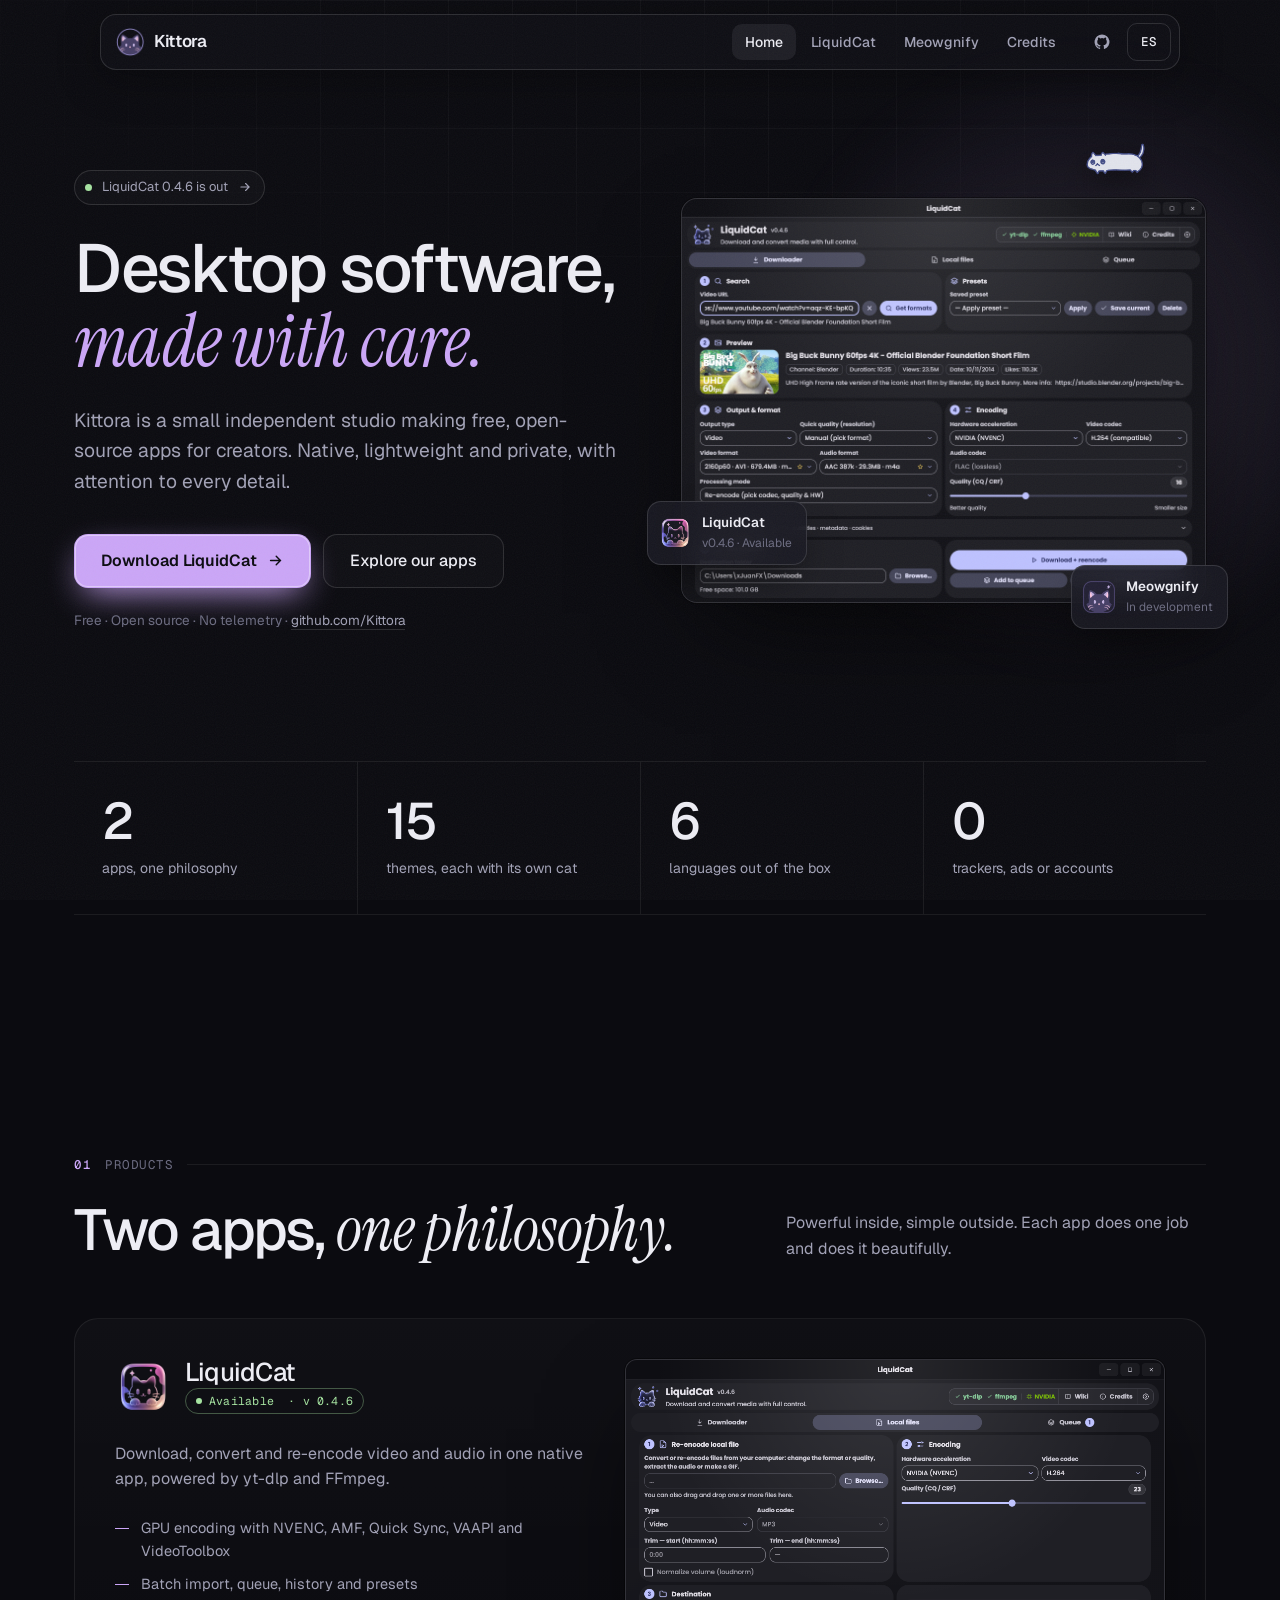
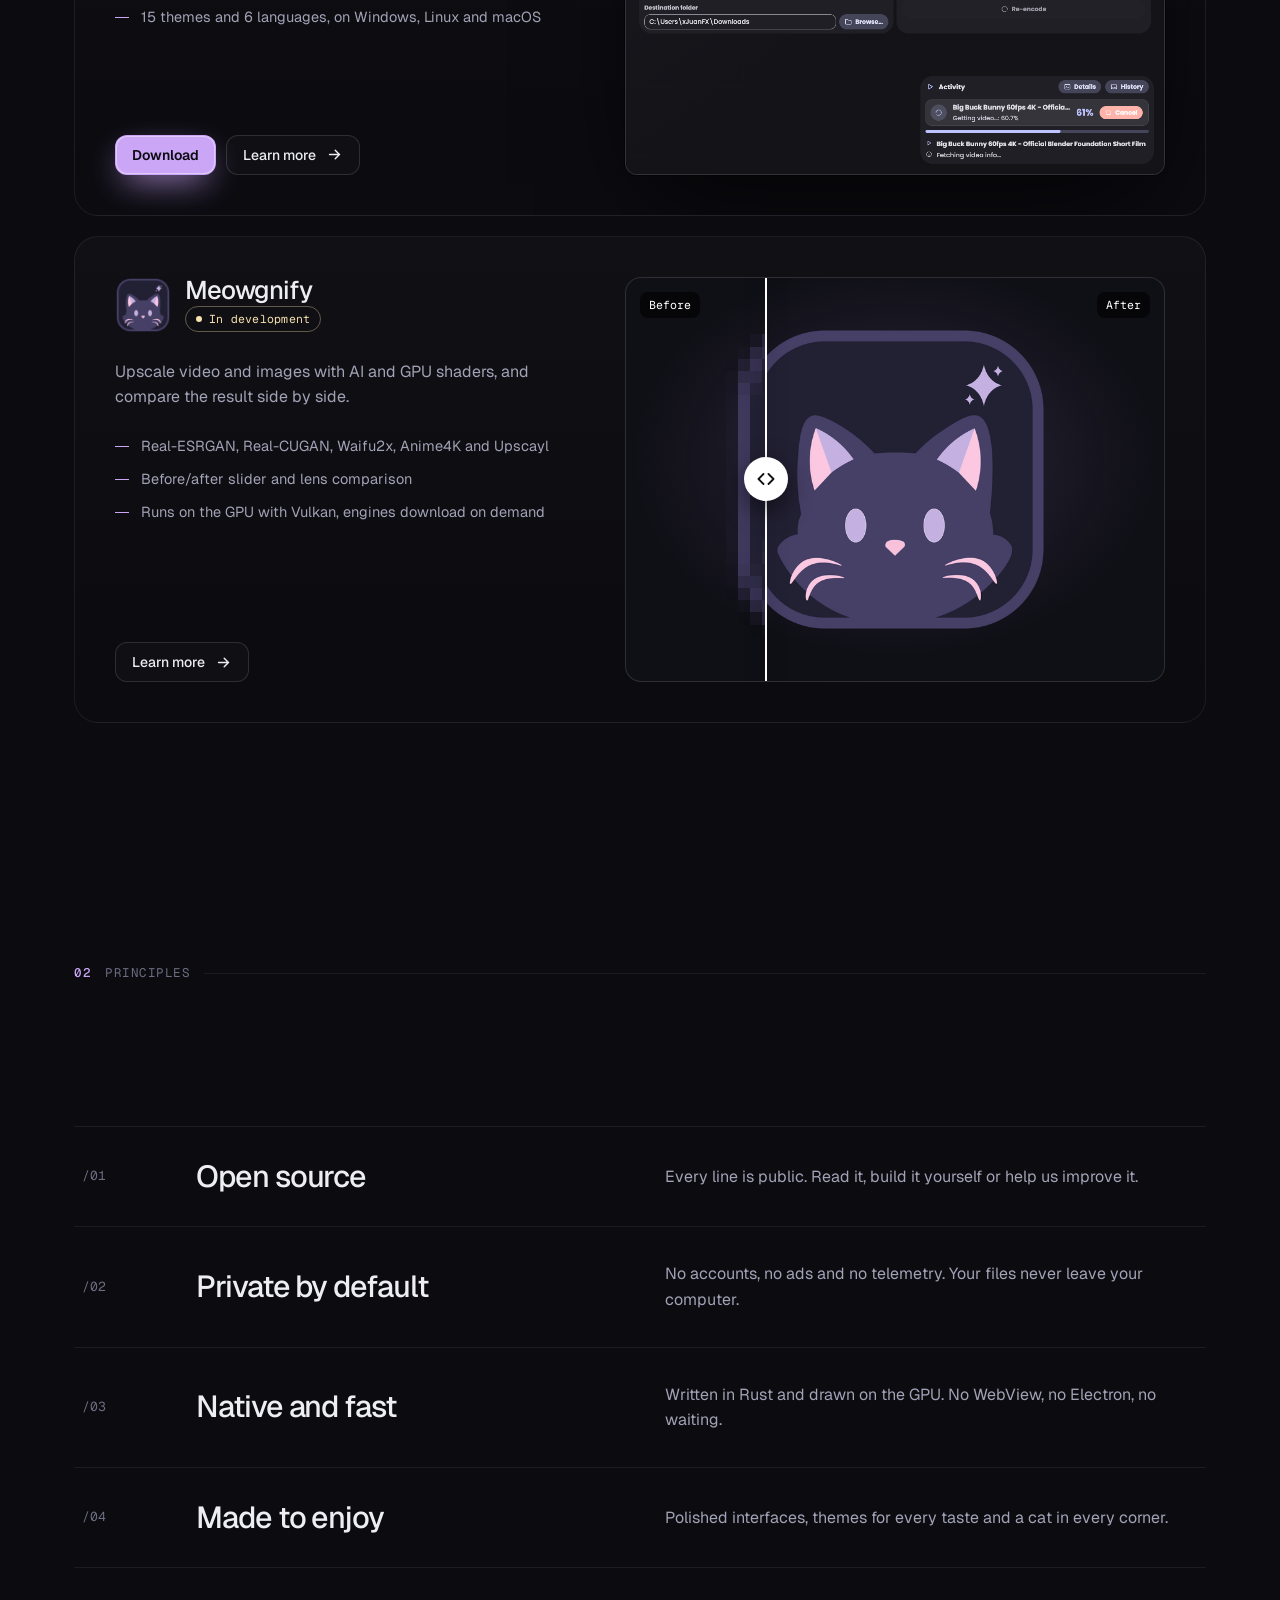
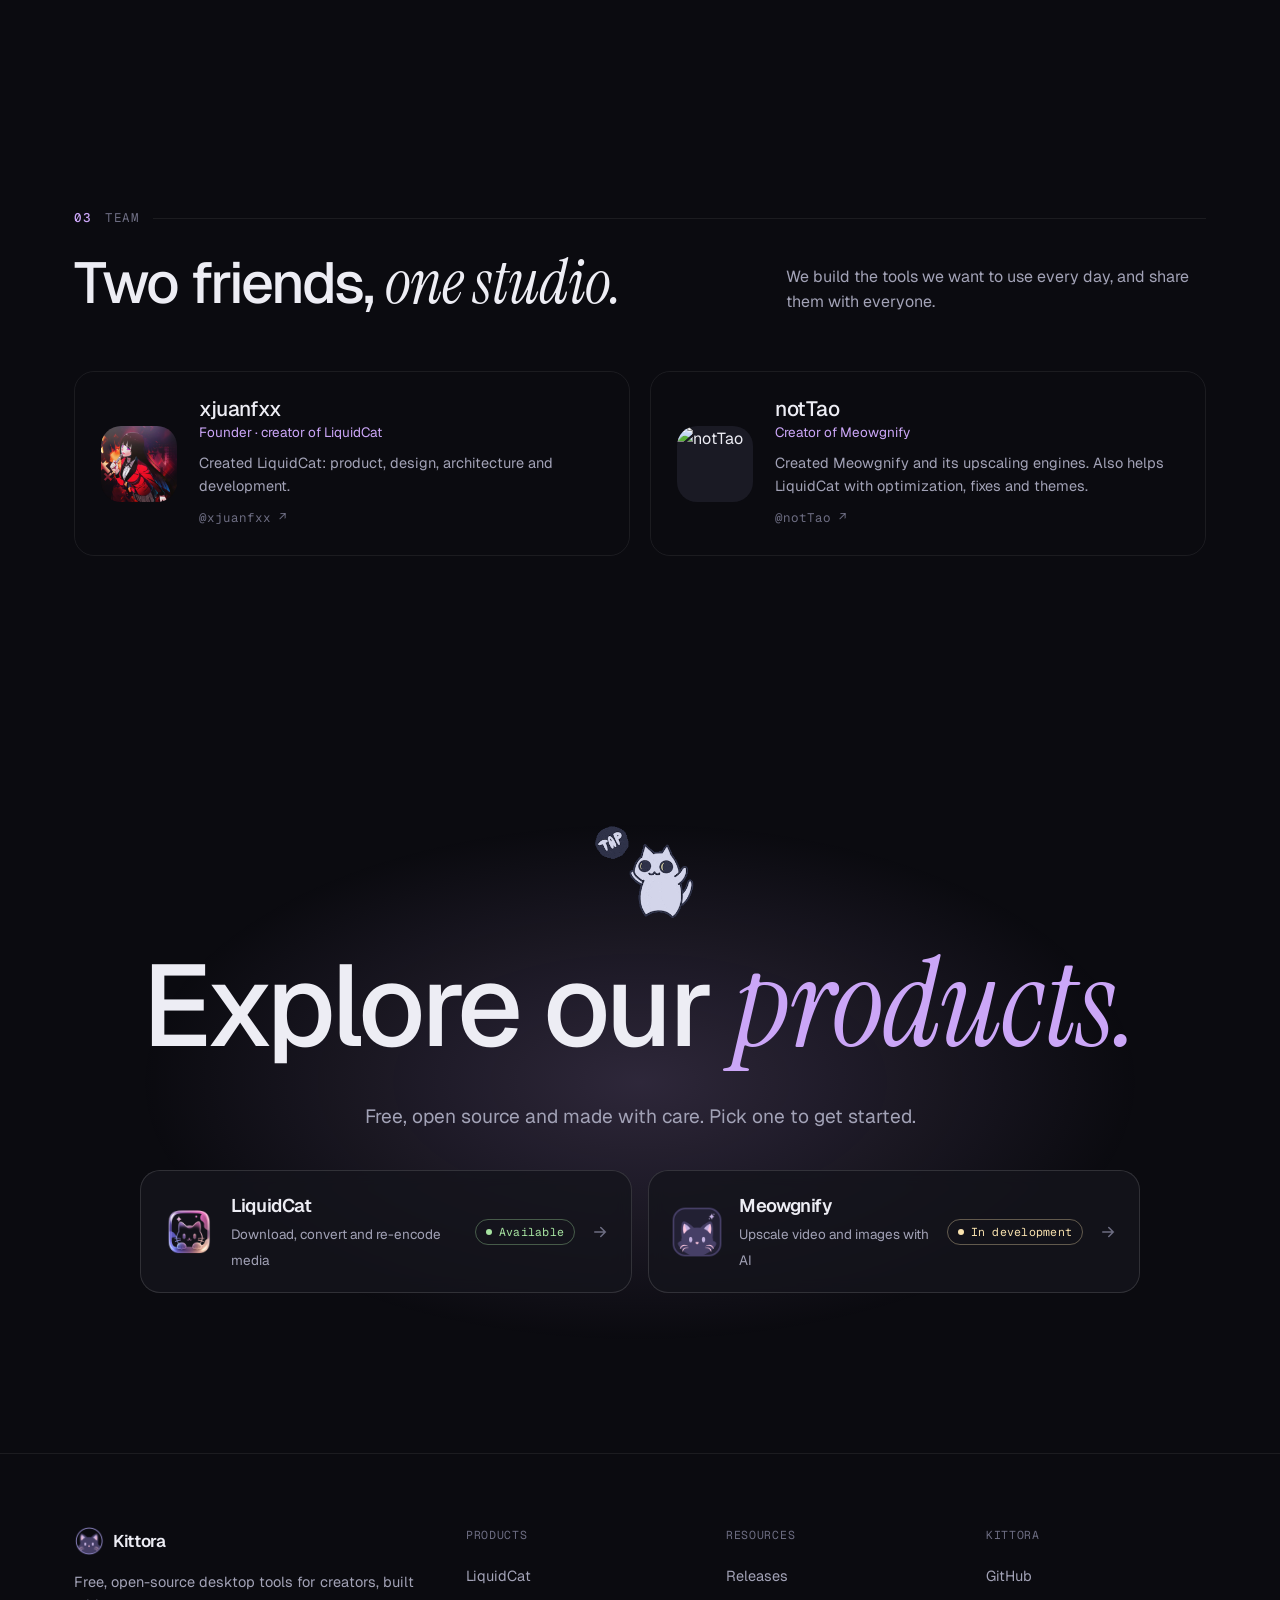
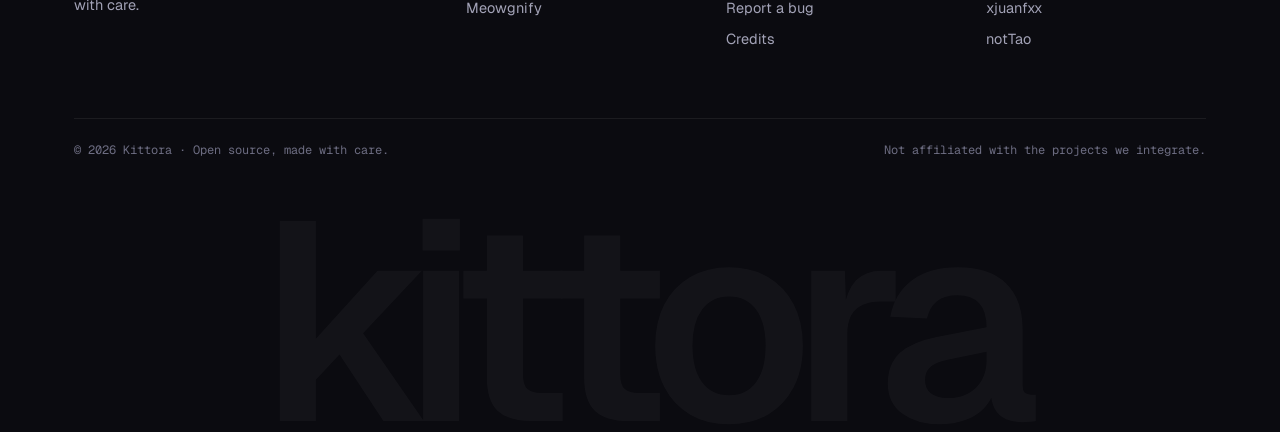
==== commit df49fa9a: "Fix site details and refresh LiquidCat screenshots - New sharp 0.4.6 screenshots, shown at their rea" ====
--- a/index.html
+++ b/index.html
@@ -93,7 +93,7 @@
               <a class="btn btn-ghost btn-sm" href="/liquidcat/"><span data-i18n="btn.learn">Learn more</span><svg class="arrow" viewBox="0 0 24 24" fill="none" stroke="currentColor" stroke-width="2" stroke-linecap="round" aria-hidden="true"><path d="M5 12h14M13 6l6 6-6 6"/></svg></a>
             </div>
           </div>
-          <div class="product-visual stage" data-tilt><div class="window"><img src="/images/liquidcat/converter.png" alt="LiquidCat converting local files" loading="lazy" width="1060" height="657"></div></div>
+          <div class="product-visual stage" data-tilt><div class="window"><img src="/images/liquidcat/converter.png" alt="LiquidCat converting local files" loading="lazy" width="1060" height="816"></div></div>
         </article>
         <article class="product" data-reveal>
           <div class="product-info">
@@ -150,11 +150,11 @@
       <div class="team">
         <div class="member" data-reveal>
           <div class="av"><img src="/images/juanfx.png" alt="xjuanfxx" loading="lazy"></div>
-          <div><h3>xjuanfxx</h3><div class="role" data-i18n="team.xjuan_role">Founder &amp; lead developer</div><p data-i18n="team.xjuan_p">Created LiquidCat and Meowgnify. Product, architecture and development.</p><a class="gh" href="https://github.com/xjuanfxx" target="_blank" rel="noopener">@xjuanfxx ↗</a></div>
+          <div><h3>xjuanfxx</h3><div class="role" data-i18n="team.xjuan_role">Founder · creator of LiquidCat</div><p data-i18n="team.xjuan_p">Created LiquidCat: product, design, architecture and development.</p><a class="gh" href="https://github.com/xjuanfxx" target="_blank" rel="noopener">@xjuanfxx ↗</a></div>
         </div>
         <div class="member" data-reveal>
           <div class="av"><img src="https://github.com/notTao.png?size=192" alt="notTao" loading="lazy"></div>
-          <div><h3>notTao</h3><div class="role" data-i18n="team.notao_role">Developer · optimization · themes</div><p data-i18n="team.notao_p">Code optimization, bug fixes, themes and upscaler engine support.</p><a class="gh" href="https://github.com/notTao" target="_blank" rel="noopener">@notTao ↗</a></div>
+          <div><h3>notTao</h3><div class="role" data-i18n="team.notao_role">Creator of Meowgnify</div><p data-i18n="team.notao_p">Created Meowgnify and its upscaling engines. Also helps LiquidCat with optimization, fixes and themes.</p><a class="gh" href="https://github.com/notTao" target="_blank" rel="noopener">@notTao ↗</a></div>
         </div>
       </div>
     </div>
@@ -163,11 +163,19 @@
   <section class="final">
     <div class="wrap">
       <img class="cat" src="/images/tap-tap-cat.gif" alt="" aria-hidden="true" data-reveal="pop">
-      <h2 class="display" data-reveal data-i18n-html="home.cta_h">Ready when <span class="serif accent">you are.</span></h2>
-      <p class="lede" data-reveal data-i18n="home.cta_p">LiquidCat is free for Windows, Linux and macOS. No installer, no account and no Python.</p>
-      <div class="actions" data-reveal>
-        <a class="btn btn-primary btn-lg" href="/liquidcat/#download" data-magnetic><span data-i18n="lc.dl_btn">Download LiquidCat</span><svg class="arrow" viewBox="0 0 24 24" fill="none" stroke="currentColor" stroke-width="2" stroke-linecap="round" aria-hidden="true"><path d="M5 12h14M13 6l6 6-6 6"/></svg></a>
-        <a class="btn btn-ghost btn-lg" href="https://github.com/Kittora/LiquidCat" target="_blank" rel="noopener" data-i18n="btn.source">View source</a>
+      <h2 class="display" data-reveal data-i18n-html="home.cta_h">Explore our <span class="serif accent">products.</span></h2>
+      <p class="lede" data-reveal data-i18n="home.cta_p">Free, open source and made with care. Pick one to get started.</p>
+      <div class="picks">
+        <a class="pick" href="/liquidcat/" data-reveal="pop">
+          <img src="/images/LiquidCat-Logo.png" alt="">
+          <div><b>LiquidCat</b><span data-i18n="pick.lc">Download, convert and re-encode media</span></div>
+          <span class="status ok" data-i18n="status.available">Available</span><svg class="arrow" viewBox="0 0 24 24" fill="none" stroke="currentColor" stroke-width="2" stroke-linecap="round" aria-hidden="true"><path d="M5 12h14M13 6l6 6-6 6"/></svg>
+        </a>
+        <a class="pick" href="/meowgnify/" data-reveal="pop">
+          <img src="/images/Meowgnify-Logo.png" alt="">
+          <div><b>Meowgnify</b><span data-i18n="pick.mw">Upscale video and images with AI</span></div>
+          <span class="status dev" data-i18n="status.dev">In development</span><svg class="arrow" viewBox="0 0 24 24" fill="none" stroke="currentColor" stroke-width="2" stroke-linecap="round" aria-hidden="true"><path d="M5 12h14M13 6l6 6-6 6"/></svg>
+        </a>
       </div>
     </div>
   </section>
--- a/style.css
+++ b/style.css
@@ -207,7 +207,7 @@
   border:1px solid var(--line-2);
   box-shadow:0 1px 0 rgba(255,255,255,.08) inset, 0 40px 100px -30px rgba(0,0,0,.8), 0 0 0 1px rgba(0,0,0,.4);
   transform:rotateX(var(--rx, 0deg)) rotateY(var(--ry, 0deg)); transform-style:preserve-3d;
-  transition:transform .9s var(--soft); will-change:transform; }
+  transition:transform .9s var(--soft); }
 .window img { width:100%; height:auto; }
 .window::after { content:""; position:absolute; inset:0; pointer-events:none;
   background:radial-gradient(600px circle at var(--gx, 50%) var(--gy, 0%), rgba(255,255,255,.10), transparent 40%); }
@@ -264,6 +264,7 @@
 .ba { background:radial-gradient(70% 70% at 50% 45%, color-mix(in srgb, var(--accent) 16%, transparent), transparent 70%), #0f0f16; }
 .ba canvas { padding:0; }
 .ba .after { clip-path:inset(0 0 0 var(--pos)); }
+.ba .before { clip-path:inset(0 calc(100% - var(--pos)) 0 0); }
 .ba .bar { position:absolute; top:0; bottom:0; left:var(--pos); width:2px; margin-left:-1px; background:#fff; box-shadow:0 0 18px rgba(0,0,0,.6); }
 .ba .knob { position:absolute; top:50%; left:var(--pos); width:44px; height:44px; margin:-22px 0 0 -22px; border-radius:50%;
   background:#fff; color:#111; display:grid; place-items:center; box-shadow:0 8px 24px rgba(0,0,0,.5);
@@ -273,11 +274,11 @@
 .ba .tag { position:absolute; top:14px; font-family:var(--mono); font-size:11.5px; padding:4px 9px; border-radius:8px;
   background:rgba(0,0,0,.55); backdrop-filter:blur(6px); color:#fff; }
 .ba .tag.l { left:14px; } .ba .tag.r { right:14px; }
-.ba.animating .after, .ba.animating .bar, .ba.animating .knob { transition:clip-path 1.1s var(--soft), left 1.1s var(--soft), transform .6s var(--spring); }
+.ba.animating .after, .ba.animating .before, .ba.animating .bar, .ba.animating .knob { transition:clip-path 1.1s var(--soft), left 1.1s var(--soft), transform .6s var(--spring); }
 
 /* ---------------- Principios ---------------- */
 .principles { border-top:1px solid var(--line); }
-.principle { position:relative; display:grid; grid-template-columns:90px minmax(0, 1fr) minmax(0, 1.2fr); gap:24px; align-items:baseline;
+.principle { position:relative; display:grid; grid-template-columns:90px minmax(0, 1fr) minmax(0, 1.2fr); gap:24px; align-items:center;
   padding:34px 8px; border-bottom:1px solid var(--line); overflow:hidden; }
 .principle::before { content:""; position:absolute; inset:0; z-index:-1; background:linear-gradient(90deg, var(--accent-soft), transparent 70%);
   transform:scaleX(0); transform-origin:0 50%; transition:transform .8s var(--out); }
@@ -311,6 +312,21 @@
 .final .cat { width:110px; margin:0 auto 18px; }
 .final::before { content:""; position:absolute; z-index:-1; left:50%; top:55%; width:min(1000px, 100%); height:520px; transform:translate(-50%, -50%); opacity:.7;
   border-radius:50%; background:radial-gradient(closest-side, color-mix(in srgb, var(--accent) 26%, transparent), transparent); }
+
+.picks { display:grid; grid-template-columns:repeat(2, minmax(0, 1fr)); gap:16px; max-width:1000px; margin:0 auto; text-align:left; }
+.pick { position:relative; display:flex; align-items:center; gap:16px; padding:20px 22px; border-radius:20px; border:1px solid var(--line-2);
+  background:color-mix(in srgb, var(--panel) 80%, transparent); backdrop-filter:blur(8px);
+  transition:border-color .3s, background .3s, transform .7s var(--spring); }
+.pick:hover { border-color:var(--accent-line); background:color-mix(in srgb, var(--accent) 6%, var(--panel)); transform:translateY(-6px) scale(1.02); }
+.pick:active { transform:scale(.97); transition-duration:.15s; }
+.pick img { width:52px; height:52px; border-radius:13px; transition:transform .9s var(--spring); }
+.pick:hover img { transform:rotate(-10deg) scale(1.1); }
+.pick div { flex:1; min-width:0; }
+.pick b { display:block; font-size:1.15rem; font-weight:600; letter-spacing:-.02em; }
+.pick div span { color:var(--muted); font-size:13.5px; }
+.pick .status { flex:0 0 auto; }
+.pick .arrow { width:18px; height:18px; color:var(--dim); transition:transform .6s var(--spring), color .2s; }
+.pick:hover .arrow { transform:translateX(5px); color:var(--accent); }
 
 /* ---------------- Página de producto ---------------- */
 .app-hero { padding:160px 0 0; text-align:center; position:relative; }
@@ -364,8 +380,9 @@
 
 /* Demo: codificadores */
 .enc { position:relative; display:flex; flex-wrap:wrap; gap:8px; }
-.enc span { position:relative; z-index:1; font-family:var(--mono); font-size:12.5px; padding:7px 11px; border-radius:9px;
+.enc span { position:relative; z-index:1; display:inline-flex; align-items:center; gap:7px; font-family:var(--mono); font-size:12.5px; padding:7px 11px; border-radius:9px;
   border:1px solid var(--line-2); color:var(--muted); transition:color .3s, border-color .3s, transform .6s var(--spring); }
+.enc span svg { width:14px; height:14px; flex:0 0 auto; }
 .enc span.on { color:var(--ink); border-color:var(--accent); background:var(--accent); transform:scale(1.08); }
 
 /* Demo: formatos que giran */
@@ -378,8 +395,8 @@
 @keyframes flipin { from { transform:rotateX(-90deg); opacity:0; } to { transform:none; opacity:1; } }
 
 /* Demo: idiomas */
-.words { position:relative; height:1.2em; font-size:clamp(2rem, 3.4vw, 2.6rem); letter-spacing:-.03em; overflow:hidden; }
-.words span { position:absolute; left:0; top:0; transform:translateY(110%); opacity:0;
+.words { position:relative; height:1.4em; line-height:1.4; font-size:clamp(1.6rem, 2.5vw, 2.15rem); letter-spacing:-.03em; overflow:hidden; }
+.words span { position:absolute; left:0; top:0; white-space:nowrap; padding-right:.15em; transform:translateY(110%); opacity:0;
   transition:transform .8s var(--soft), opacity .4s; }
 .words span.on { transform:none; opacity:1; }
 .words span.out { transform:translateY(-110%); opacity:0; }
@@ -455,6 +472,7 @@
   background:var(--bg-2); font-size:14px; transition:border-color .25s, background .25s, transform .5s var(--spring); }
 .file:hover { border-color:var(--accent-line); background:var(--accent-soft); }
 .file:active { transform:scale(.97); }
+.file .ext { font-family:var(--mono); font-size:11.5px; color:var(--muted); padding:2px 7px; border-radius:6px; background:rgba(255,255,255,.06); }
 .file .sz { margin-left:auto; font-family:var(--mono); font-size:12px; color:var(--dim); }
 .file svg { width:16px; height:16px; color:var(--dim); transition:transform .6s var(--spring), color .25s; }
 .file:hover svg { transform:translateY(3px); color:var(--accent); }
@@ -529,12 +547,17 @@
 .foot-col h4 { font-family:var(--mono); font-size:11.5px; font-weight:400; letter-spacing:.06em; text-transform:uppercase; color:var(--dim); margin-bottom:16px; }
 .foot-col a { display:block; width:fit-content; padding:4px 0; color:var(--muted); font-size:14.5px; transition:color .2s, transform .5s var(--spring); }
 .foot-col a:hover { color:var(--text); transform:translateX(4px); }
-.foot-bottom { display:flex; justify-content:space-between; flex-wrap:wrap; gap:10px; margin-top:64px; padding:22px 0; border-top:1px solid var(--line);
+.foot-bottom { position:relative; z-index:1; display:flex; justify-content:space-between; flex-wrap:wrap; gap:10px; margin-top:64px; padding:22px 0; border-top:1px solid var(--line);
   font-family:var(--mono); font-size:12px; color:var(--dim); }
-.wordmark { font-size:clamp(5rem, 22vw, 19rem); font-weight:600; letter-spacing:-.07em; line-height:.78; text-align:center;
-  margin-top:30px; color:transparent; -webkit-text-stroke:1px var(--line-2); user-select:none;
-  background:radial-gradient(600px circle at var(--wx, 50%) var(--wy, 50%), var(--accent), transparent 60%);
-  -webkit-background-clip:text; background-clip:text; transition:-webkit-text-stroke-color .3s; }
+.wordmark { position:relative; z-index:0; pointer-events:none; user-select:none;
+  font-size:clamp(5rem, 22vw, 19rem); font-weight:600; letter-spacing:-.07em; line-height:.78; text-align:center; margin-top:30px;
+  color:transparent; --wx:-9999px; --wy:-9999px;
+  background:
+    radial-gradient(380px circle at var(--wx) var(--wy), var(--accent), color-mix(in srgb, var(--accent) 40%, transparent) 45%, transparent 70%),
+    linear-gradient(rgba(255,255,255,.035), rgba(255,255,255,.035));
+  -webkit-background-clip:text; background-clip:text; }
+
+@media (hover:none) { .wordmark { --wx:50%; --wy:55%; } }
 
 /* ---------------- 404 ---------------- */
 .lost { min-height:100vh; display:grid; place-items:center; text-align:center; padding:120px 24px 60px; }
@@ -567,7 +590,7 @@
   .bento .tile, .bento .tile.w3, .bento .tile.w4 { grid-column:span 3; }
   .bento .tile.w6, .bento .tile.w4 { grid-column:span 6; }
   .platforms { grid-template-columns:1fr; }
-  .team { grid-template-columns:1fr; }
+  .team, .picks { grid-template-columns:1fr; }
   .changes { grid-template-columns:1fr; gap:20px; }
   .principle { grid-template-columns:60px minmax(0, 1fr); }
   .principle p { grid-column:2; }
@@ -594,6 +617,7 @@
   .q .st { display:none; }
   .product { padding:24px; }
   .float-chip { display:none; }
+  .pick .status { display:none; }
   .stage .peek { width:70px; top:-46px; right:20px; }
   .showcase { margin-top:56px; }
   .stat { padding:24px 18px; }
@@ -604,3 +628,8 @@
   .lines .line > span { transform:none; }
   .marquee-track { animation:none; }
 }
+
+/* Las capturas miden 1060 px: nunca se amplian por encima de su tamano real. */
+.showcase .window, .gallery { max-width:1062px; margin-left:auto; margin-right:auto; }
+.gallery-cap { max-width:1062px; margin-left:auto; margin-right:auto; }
+.tabs { display:flex; width:fit-content; margin-left:auto; margin-right:auto; }
